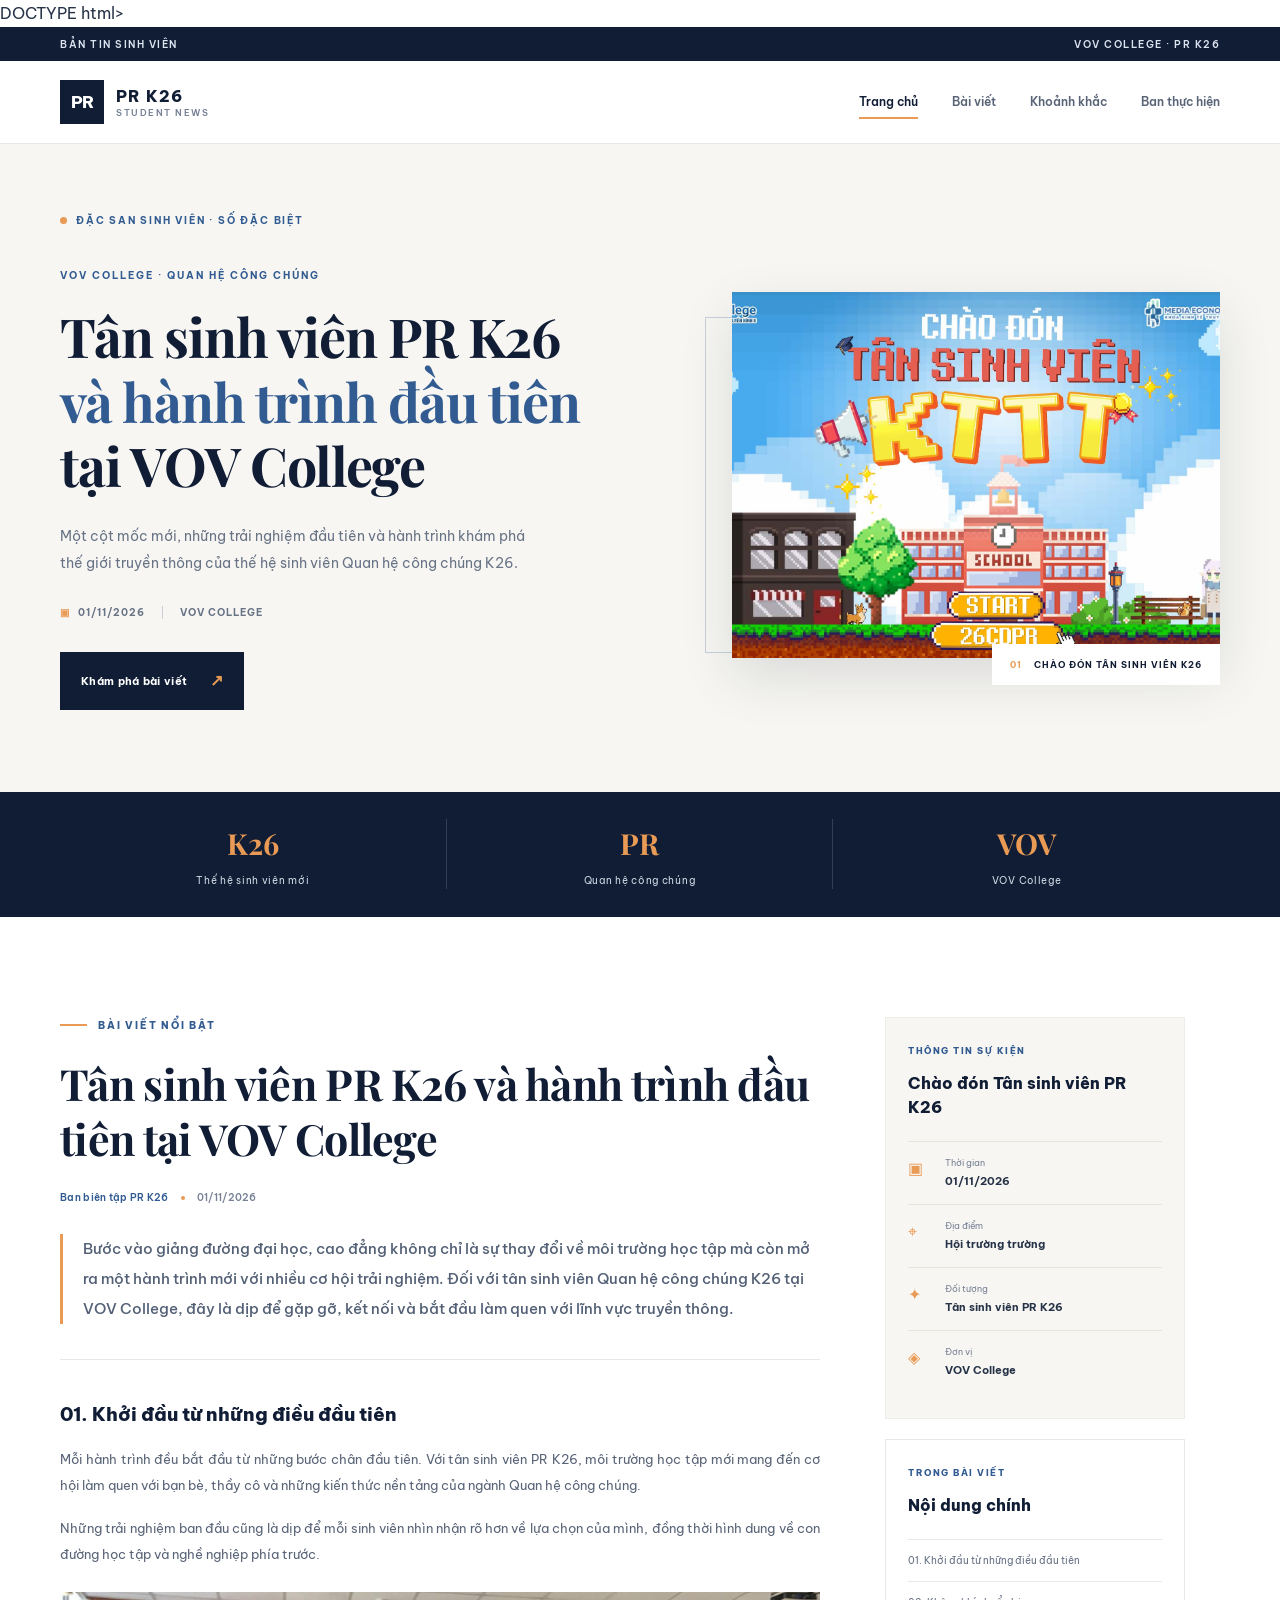
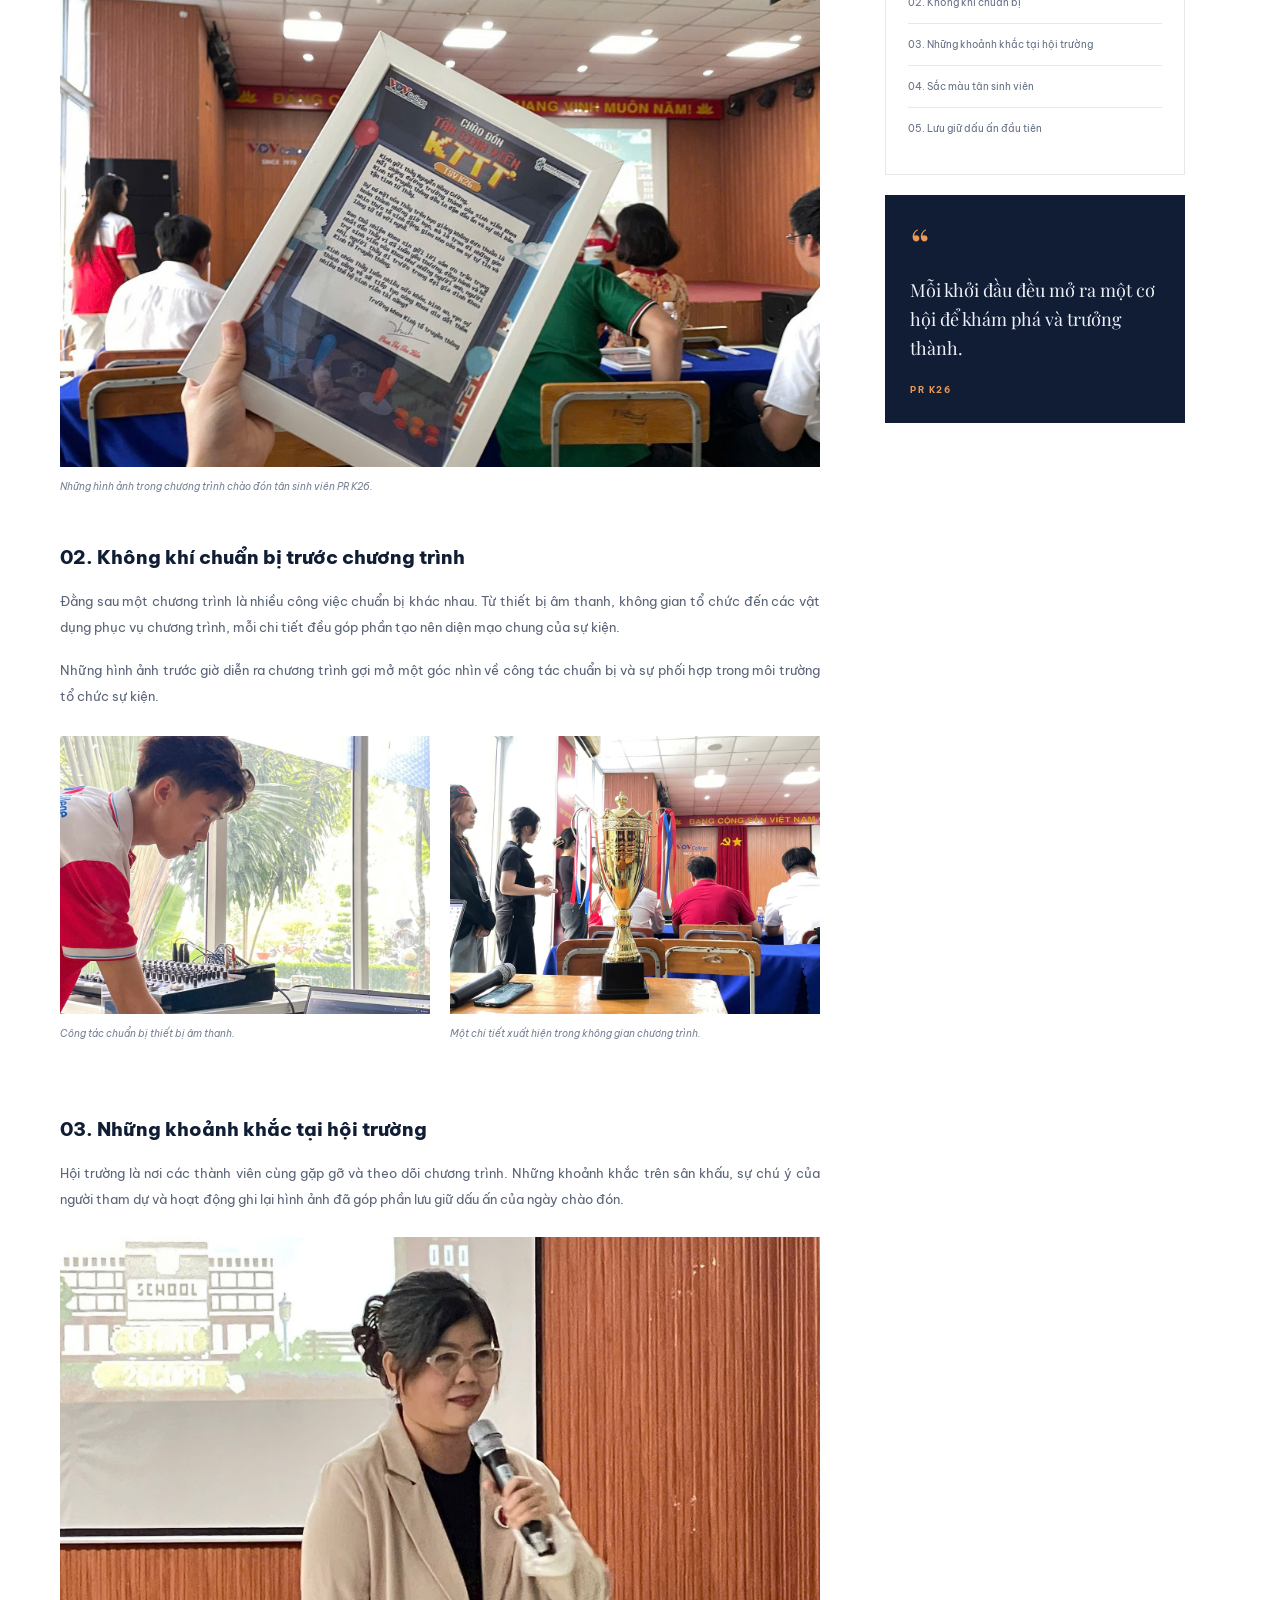
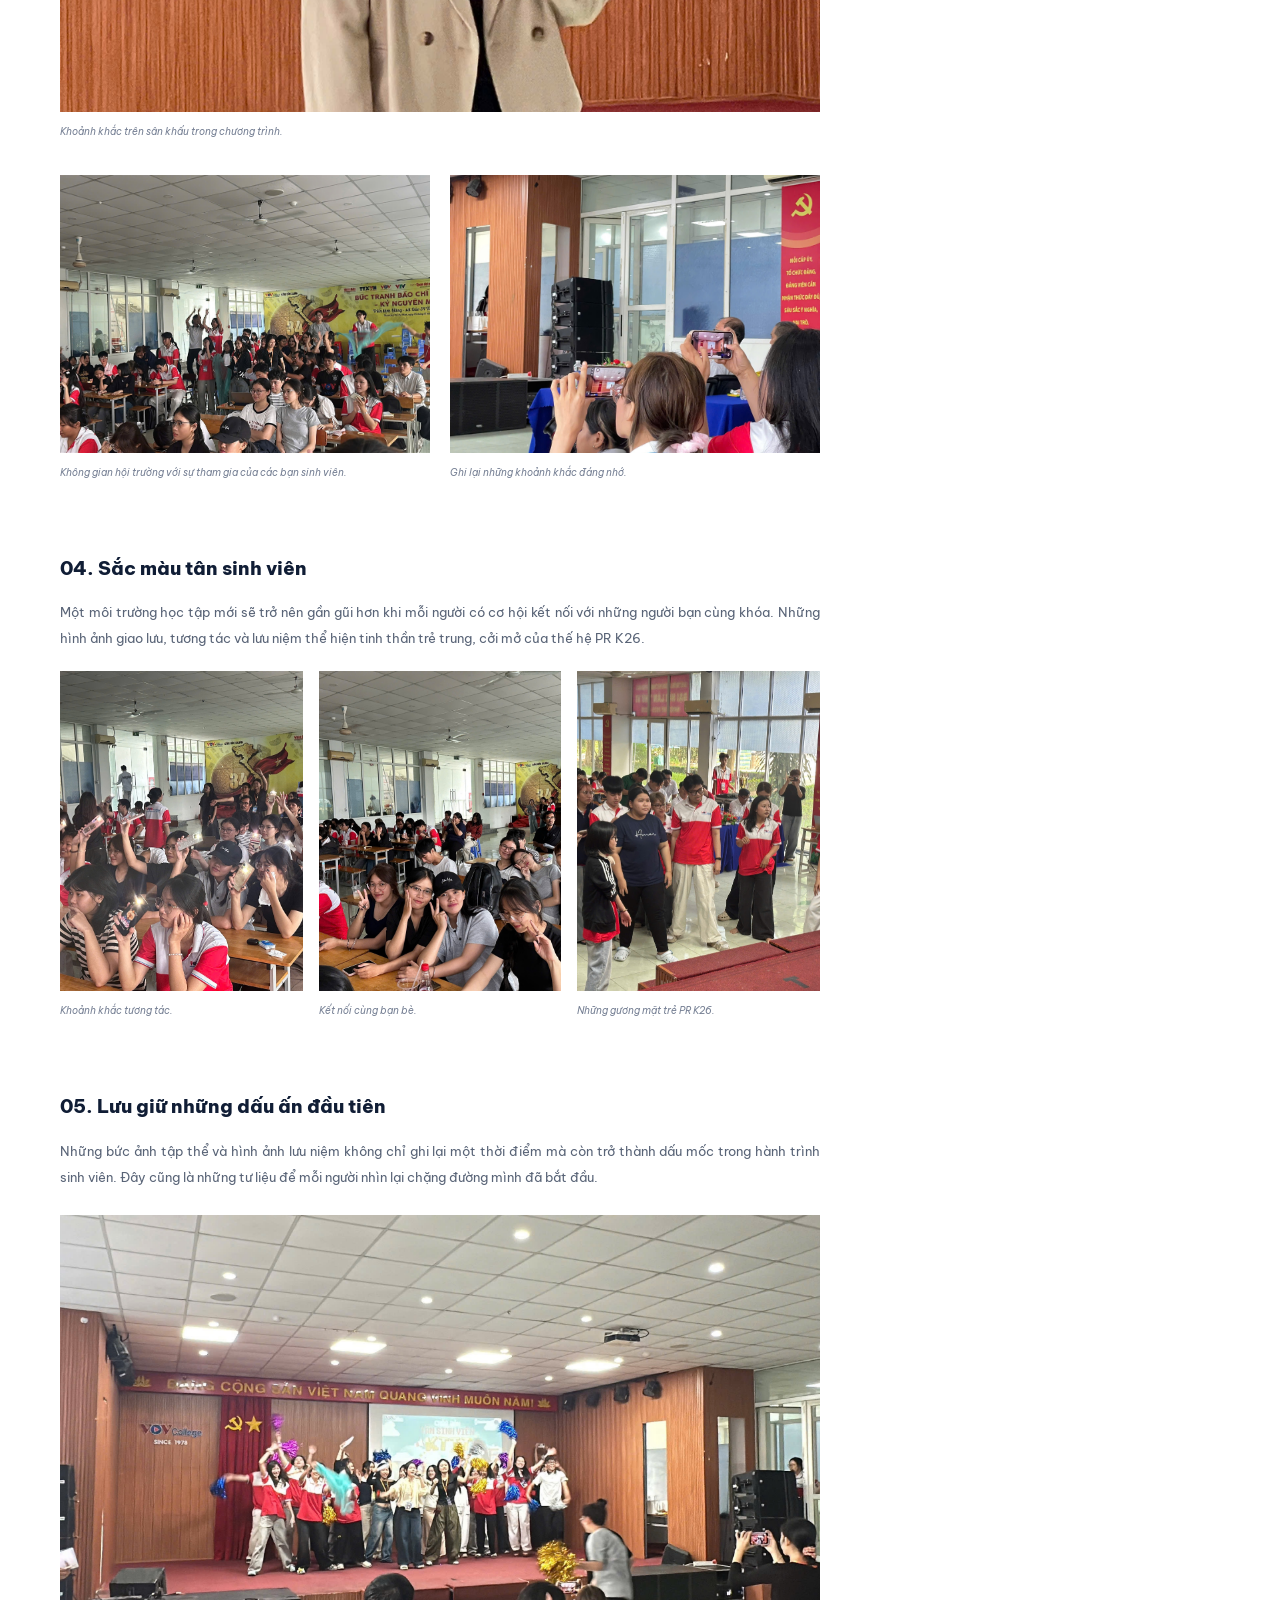
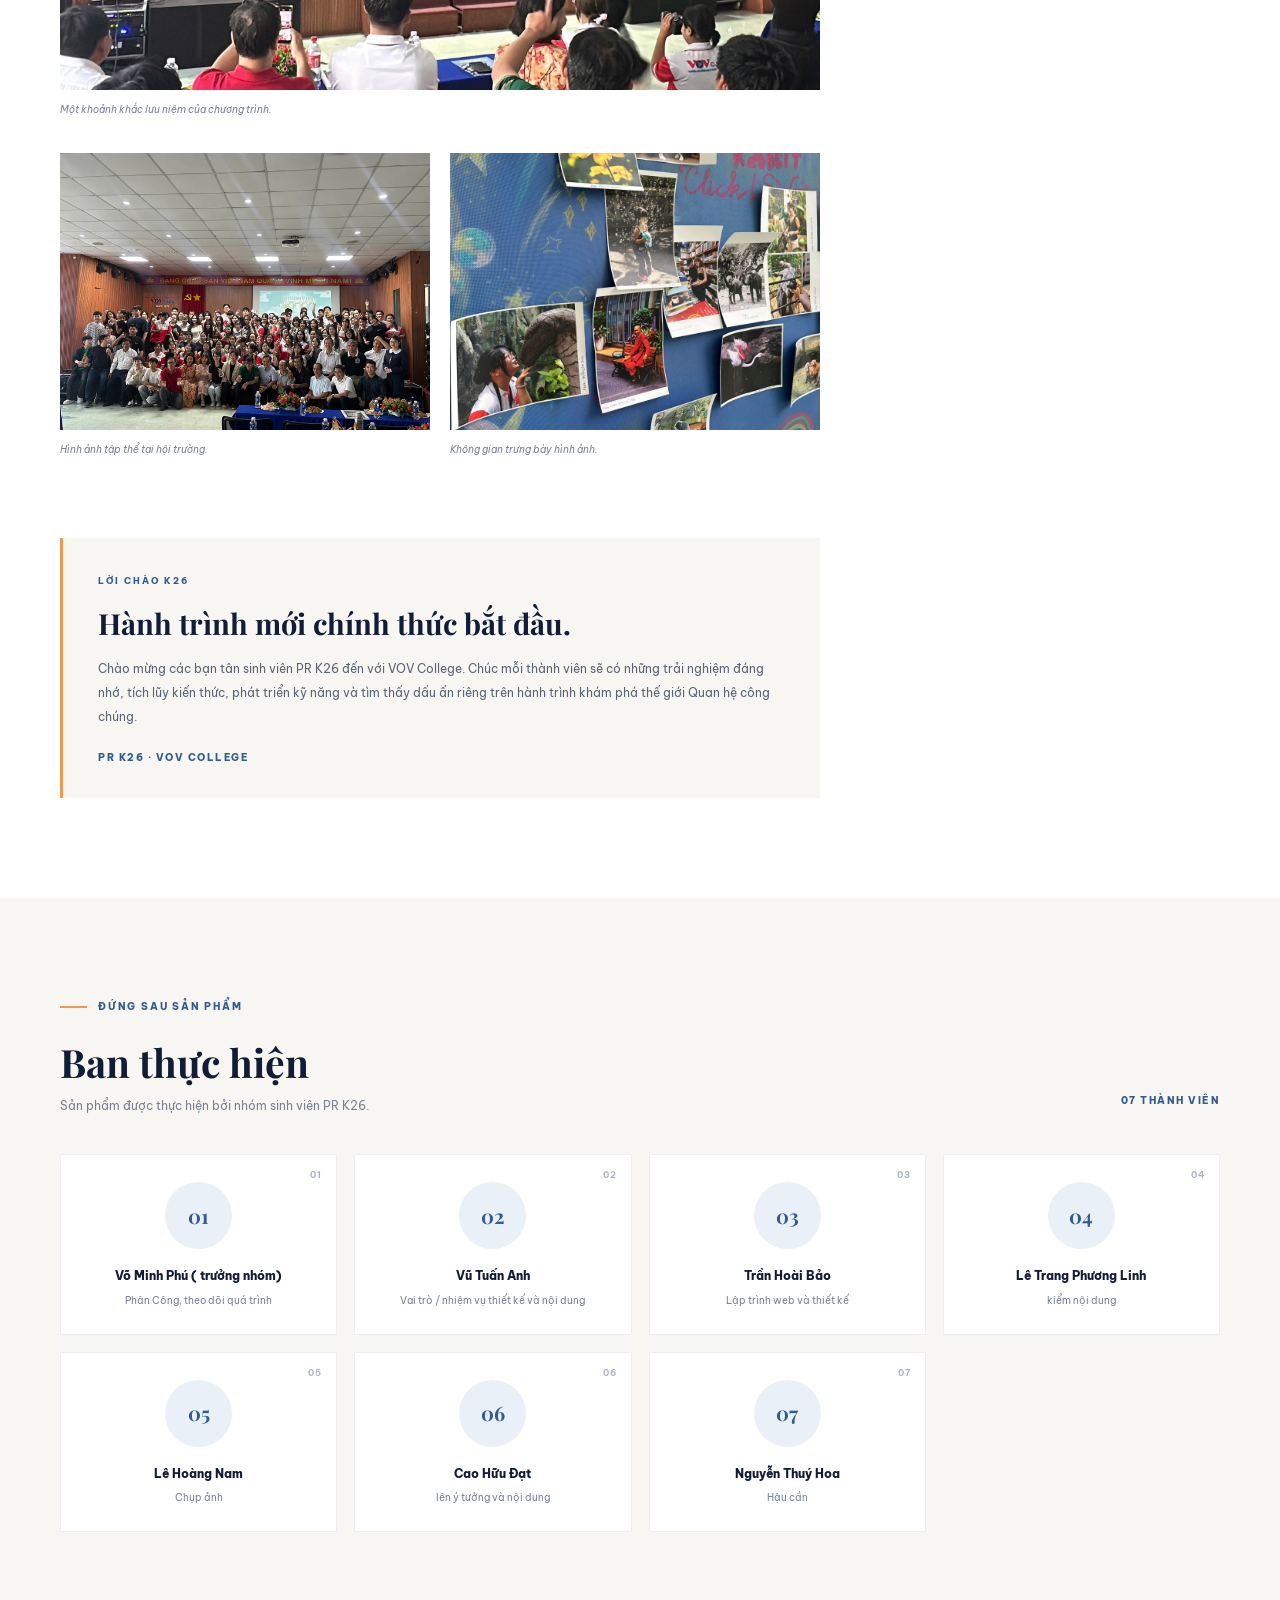
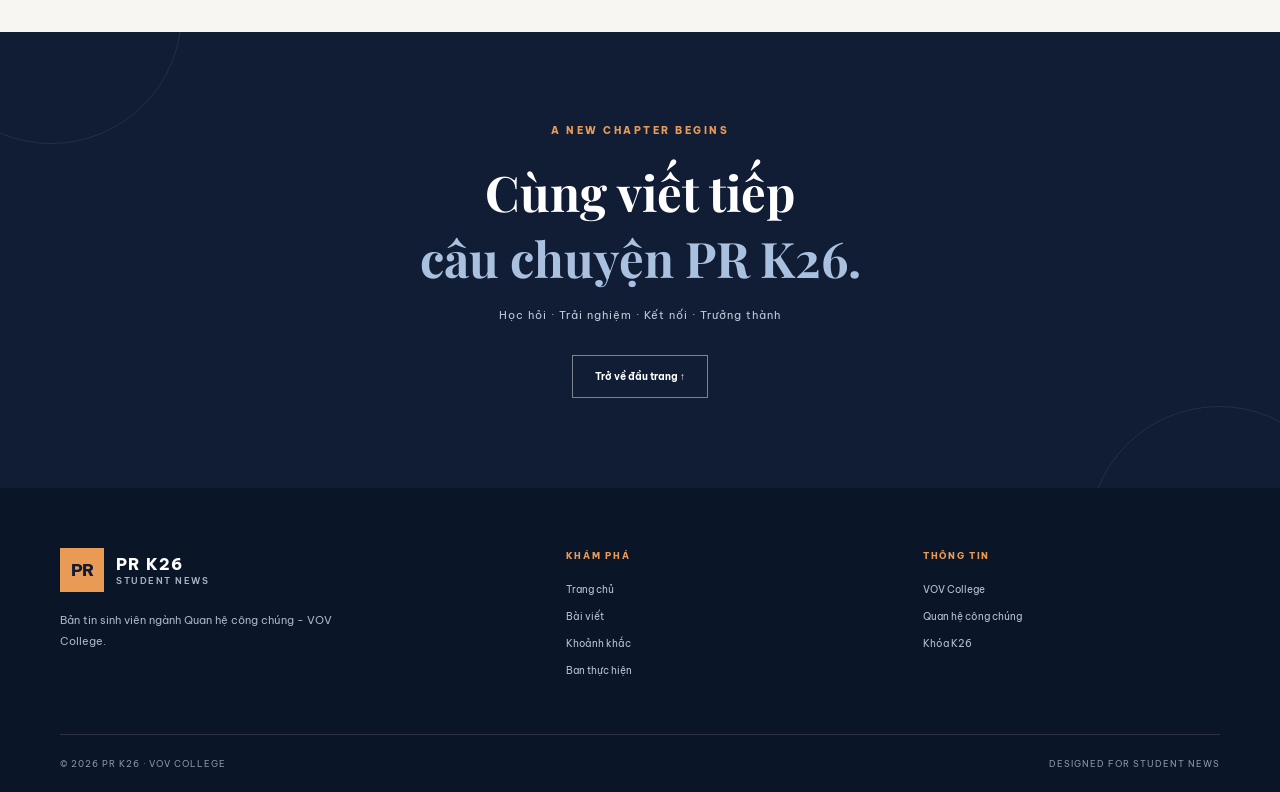
==== index.html @ 751907b2 "Update index.html" ====
DOCTYPE html>

<html lang="vi">

<head>

    <meta charset="UTF-8">

    <meta name="viewport" content="width=device-width, initial-scale=1.0">

    <meta name="description" content="Bản tin điện tử PR K26 - VOV College. Cùng nhìn lại những khoảnh khắc và dấu ấn trong hành trình đầu tiên của tân sinh viên ngành Quan hệ công chúng.">

    <meta name="theme-color" content="#101d35">

    <title>PR K26 | Bản tin sinh viên VOV College</title>

    <link rel="stylesheet" href="style.css">

    <link rel="preconnect" href="https://fonts.googleapis.com">

    <link rel="preconnect" href="https://fonts.gstatic.com" crossorigin>

    <link href="https://fonts.googleapis.com/css2?family=Be+Vietnam+Pro:wght@400;500;600;700;800&family=Playfair+Display:wght@600;700;800&display=swap" rel="stylesheet">

</head>

<body>

    <!-- THANH THÔNG TIN TRÊN CÙNG -->

    <div class="top-strip">

        <div class="container top-strip-inner">

            <span>BẢN TIN SINH VIÊN</span>

            <span>VOV COLLEGE · PR K26</span>

        </div>

    </div>

    <!-- HEADER -->

    <header class="site-header" id="top">

        <div class="container header-inner">

            <a href="#home" class="brand" aria-label="Về trang chủ">

                <span class="brand-mark">PR</span>

                <span class="brand-text">

                    <strong>PR K26</strong>

                    <small>STUDENT NEWS</small>

                </span>

            </a>

            <!-- NÚT MENU TRÊN ĐIỆN THOẠI -->

            <button

                class="menu-toggle"

                id="menuToggle"

                type="button"

                aria-label="Mở menu"

                aria-expanded="false"

                aria-controls="navLinks"

            >

                <span></span>

                <span></span>

                <span></span>

            </button>

            <!-- THANH ĐIỀU HƯỚNG -->

            <nav class="nav-links" id="navLinks" aria-label="Điều hướng chính">

                <a href="#home" class="nav-link active">Trang chủ</a>

                <a href="#article" class="nav-link">Bài viết</a>

                <a href="#moments" class="nav-link">Khoảnh khắc</a>

                <a href="#team" class="nav-link">Ban thực hiện</a>

            </nav>

        </div>

    </header>

    <main>

        <!-- HERO / TRANG CHỦ -->

        <section class="hero-section" id="home">

            <div class="container">

                <div class="hero-label">

                    <span class="label-dot"></span>

                    ĐẶC SAN SINH VIÊN · SỐ ĐẶC BIỆT

                </div>

                <div class="hero-grid">

                    <div class="hero-content">

                        <p class="hero-eyebrow">VOV COLLEGE · QUAN HỆ CÔNG CHÚNG</p>

                        <h1>

                            Tân sinh viên PR K26

                            <span>và hành trình đầu tiên</span>

                            tại VOV College

                        </h1>

                        <p class="hero-description">

                            Một cột mốc mới, những trải nghiệm đầu tiên và

                            hành trình khám phá thế giới truyền thông của

                            thế hệ sinh viên Quan hệ công chúng K26.

                        </p>

                        <div class="hero-meta">

                            <span>

                                <span class="meta-icon">▣</span>

                                01/11/2026

                            </span>

                            <span class="meta-divider"></span>

                            <span>VOV COLLEGE</span>

                        </div>

                        <a href="#article" class="primary-button">

                            Khám phá bài viết

                            <span>↗</span>

                        </a>

                    </div>

                    <div class="hero-image-wrap">

                        <div class="hero-image-frame">

                            <img

                                src="images/anh-13.jpg"

                                alt="Poster chào đón tân sinh viên K26"

                                class="hero-image"

                            >

                        </div>

                        <div class="hero-image-caption">

                            <span>01</span>

                            <span>CHÀO ĐÓN TÂN SINH VIÊN K26</span>

                        </div>

                    </div>

                </div>

            </div>

        </section>

        <!-- DẢI THÔNG TIN -->

        <section class="info-band">

            <div class="container info-band-inner">

                <div class="info-item">

                    <span class="info-number">K26</span>

                    <span class="info-text">Thế hệ sinh viên mới</span>

                </div>

                <div class="info-item">

                    <span class="info-number">PR</span>

                    <span class="info-text">Quan hệ công chúng</span>

                </div>

                <div class="info-item">

                    <span class="info-number">VOV</span>

                    <span class="info-text">VOV College</span>

                </div>

            </div>

        </section>

        <!-- NỘI DUNG BÀI VIẾT -->

        <section class="article-section section-padding" id="article">

            <div class="container article-layout">

                <article class="main-article">

                    <div class="section-kicker">

                        <span class="kicker-line"></span>

                        BÀI VIẾT NỔI BẬT

                    </div>

                    <h2 class="article-title">

                        Tân sinh viên PR K26 và hành trình đầu tiên tại VOV College

                    </h2>

                    <div class="article-byline">

                        <span>Ban biên tập PR K26</span>

                        <span class="byline-dot"></span>

                        <span>01/11/2026</span>

                    </div>

                    <p class="article-lead">

                        Bước vào giảng đường đại học, cao đẳng không chỉ là

                        sự thay đổi về môi trường học tập mà còn mở ra một

                        hành trình mới với nhiều cơ hội trải nghiệm. Đối với

                        tân sinh viên Quan hệ công chúng K26 tại VOV College,

                        đây là dịp để gặp gỡ, kết nối và bắt đầu làm quen

                        với lĩnh vực truyền thông.

                    </p>

                    <div class="article-divider"></div>

                    <!-- PHẦN 1 -->

                    <section class="article-block">

                        <h3>01. Khởi đầu từ những điều đầu tiên</h3>

                        <p>

                            Mỗi hành trình đều bắt đầu từ những bước chân

                            đầu tiên. Với tân sinh viên PR K26, môi trường

                            học tập mới mang đến cơ hội làm quen với bạn bè,

                            thầy cô và những kiến thức nền tảng của ngành

                            Quan hệ công chúng.

                        </p>

                        <p>

                            Những trải nghiệm ban đầu cũng là dịp để mỗi

                            sinh viên nhìn nhận rõ hơn về lựa chọn của mình,

                            đồng thời hình dung về con đường học tập và

                            nghề nghiệp phía trước.

                        </p>

                        <figure class="article-figure">

                            <img

                                src="images/anh-01.jpg"

                                alt="Hình ảnh giới thiệu chương trình"

                                loading="lazy"

                            >

                            <figcaption>

                                Những hình ảnh trong chương trình chào đón

                                tân sinh viên PR K26.

                            </figcaption>

                        </figure>

                    </section>

                    <!-- PHẦN 2 -->

                    <section class="article-block">

                        <h3>02. Không khí chuẩn bị trước chương trình</h3>

                        <p>

                            Đằng sau một chương trình là nhiều công việc

                            chuẩn bị khác nhau. Từ thiết bị âm thanh, không

                            gian tổ chức đến các vật dụng phục vụ chương

                            trình, mỗi chi tiết đều góp phần tạo nên diện

                            mạo chung của sự kiện.

                        </p>

                        <p>

                            Những hình ảnh trước giờ diễn ra chương trình

                            gợi mở một góc nhìn về công tác chuẩn bị và sự

                            phối hợp trong môi trường tổ chức sự kiện.

                        </p>

                        <div class="image-pair">

                            <figure class="article-figure">

                                <img

                                    src="images/anh-03.jpg"

                                    alt="Thiết bị âm thanh được chuẩn bị"

                                    loading="lazy"

                                >

                                <figcaption>

                                    Công tác chuẩn bị thiết bị âm thanh.

                                </figcaption>

                            </figure>

                            <figure class="article-figure">

                                <img

                                    src="images/anh-02.jpg"

                                    alt="Chiếc cúp được đặt trên bàn"

                                    loading="lazy"

                                >

                                <figcaption>

                                    Một chi tiết xuất hiện trong không gian

                                    chương trình.

                                </figcaption>

                            </figure>

                        </div>

                    </section>

                    <!-- PHẦN 3 -->

                    <section class="article-block">

                        <h3>03. Những khoảnh khắc tại hội trường</h3>

                        <p>

                            Hội trường là nơi các thành viên cùng gặp gỡ

                            và theo dõi chương trình. Những khoảnh khắc trên

                            sân khấu, sự chú ý của người tham dự và hoạt

                            động ghi lại hình ảnh đã góp phần lưu giữ dấu

                            ấn của ngày chào đón.

                        </p>

                        <figure class="article-figure">

                            <img

                                src="images/anh-05.jpg"

                                alt="Diễn giả phát biểu trên sân khấu"

                                loading="lazy"

                            >

                            <figcaption>

                                Khoảnh khắc trên sân khấu trong chương trình.

                            </figcaption>

                        </figure>

                        <div class="image-pair">

                            <figure class="article-figure">

                                <img

                                    src="images/anh-06.jpg"

                                    alt="Người tham dự tại hội trường"

                                    loading="lazy"

                                >

                                <figcaption>

                                    Không gian hội trường với sự tham gia

                                    của các bạn sinh viên.

                                </figcaption>

                            </figure>

                            <figure class="article-figure">

                                <img

                                    src="images/anh-04.jpg"

                                    alt="Sinh viên ghi lại hình ảnh chương trình"

                                    loading="lazy"

                                >

                                <figcaption>

                                    Ghi lại những khoảnh khắc đáng nhớ.

                                </figcaption>

                            </figure>

                        </div>

                    </section>

                    <!-- PHẦN 4 -->

                    <section class="article-block" id="moments">

                        <h3>04. Sắc màu tân sinh viên</h3>

                        <p>

                            Một môi trường học tập mới sẽ trở nên gần gũi

                            hơn khi mỗi người có cơ hội kết nối với những

                            người bạn cùng khóa. Những hình ảnh giao lưu,

                            tương tác và lưu niệm thể hiện tinh thần trẻ

                            trung, cởi mở của thế hệ PR K26.

                        </p>

                        <div class="image-triple">

                            <figure class="article-figure">

                                <img

                                    src="images/anh-07.jpg"

                                    alt="Sinh viên tương tác tại hội trường"

                                    loading="lazy"

                                >

                                <figcaption>

                                    Khoảnh khắc tương tác.

                                </figcaption>

                            </figure>

                            <figure class="article-figure">

                                <img

                                    src="images/anh-08.jpg"

                                    alt="Nhóm sinh viên chụp ảnh lưu niệm"

                                    loading="lazy"

                                >

                                <figcaption>

                                    Kết nối cùng bạn bè.

                                </figcaption>

                            </figure>

                            <figure class="article-figure">

                                <img

                                    src="images/anh-11.jpg"

                                    alt="Các bạn sinh viên cùng đứng giao lưu"

                                    loading="lazy"

                                >

                                <figcaption>

                                    Những gương mặt trẻ PR K26.

                                </figcaption>

                            </figure>

                        </div>

                    </section>

                    <!-- PHẦN 5 -->

                    <section class="article-block">

                        <h3>05. Lưu giữ những dấu ấn đầu tiên</h3>

                        <p>

                            Những bức ảnh tập thể và hình ảnh lưu niệm

                            không chỉ ghi lại một thời điểm mà còn trở

                            thành dấu mốc trong hành trình sinh viên.

                            Đây cũng là những tư liệu để mỗi người nhìn

                            lại chặng đường mình đã bắt đầu.

                        </p>

                        <figure class="article-figure">

                            <img

                                src="images/anh-10.jpg"

                                alt="Tập thể chụp ảnh trên sân khấu"

                                loading="lazy"

                            >

                            <figcaption>

                                Một khoảnh khắc lưu niệm của chương trình.

                            </figcaption>

                        </figure>

                        <div class="image-pair">

                            <figure class="article-figure">

                                <img

                                    src="images/anh-09.jpg"

                                    alt="Ảnh tập thể tại hội trường"

                                    loading="lazy"

                                >

                                <figcaption>

                                    Hình ảnh tập thể tại hội trường.

                                </figcaption>

                            </figure>

                            <figure class="article-figure">

                                <img

                                    src="images/anh-12.jpg"

                                    alt="Bảng trưng bày hình ảnh"

                                    loading="lazy"

                                >

                                <figcaption>

                                    Không gian trưng bày hình ảnh.

                                </figcaption>

                            </figure>

                        </div>

                    </section>

                    <!-- KẾT BÀI -->

                    <section class="article-ending">

                        <span class="ending-label">LỜI CHÀO K26</span>

                        <h3>Hành trình mới chính thức bắt đầu.</h3>

                        <p>

                            Chào mừng các bạn tân sinh viên PR K26 đến

                            với VOV College. Chúc mỗi thành viên sẽ có

                            những trải nghiệm đáng nhớ, tích lũy kiến

                            thức, phát triển kỹ năng và tìm thấy dấu ấn

                            riêng trên hành trình khám phá thế giới

                            Quan hệ công chúng.

                        </p>

                        <div class="ending-signature">

                            PR K26 · VOV COLLEGE

                        </div>

                    </section>

                </article>

                <!-- CỘT THÔNG TIN BÊN PHẢI -->

                <aside class="article-sidebar">

                    <div class="sidebar-card">

                        <span class="sidebar-label">THÔNG TIN SỰ KIỆN</span>

                        <h3>Chào đón Tân sinh viên PR K26</h3>

                        <div class="sidebar-info-row">

                            <span class="sidebar-icon">▣</span>

                            <div>

                                <small>Thời gian</small>

                                <strong>01/11/2026</strong>

                            </div>

                        </div>

                        <div class="sidebar-info-row">

                            <span class="sidebar-icon">⌖</span>

                            <div>

                                <small>Địa điểm</small>

                                <strong>Hội trường trường</strong>

                            </div>

                        </div>

                        <div class="sidebar-info-row">

                            <span class="sidebar-icon">✦</span>

                            <div>

                                <small>Đối tượng</small>

                                <strong>Tân sinh viên PR K26</strong>

                            </div>

                        </div>

                        <div class="sidebar-info-row">

                            <span class="sidebar-icon">◈</span>

                            <div>

                                <small>Đơn vị</small>

                                <strong>VOV College</strong>

                            </div>

                        </div>

                    </div>

                    <div class="sidebar-card toc-card">

                        <span class="sidebar-label">TRONG BÀI VIẾT</span>

                        <h3>Nội dung chính</h3>

                        <a href="#article" class="toc-link">

                            01. Khởi đầu từ những điều đầu tiên

                        </a>

                        <a href="#article" class="toc-link">

                            02. Không khí chuẩn bị

                        </a>

                        <a href="#article" class="toc-link">

                            03. Những khoảnh khắc tại hội trường

                        </a>

                        <a href="#moments" class="toc-link">

                            04. Sắc màu tân sinh viên

                        </a>

                        <a href="#moments" class="toc-link">

                            05. Lưu giữ dấu ấn đầu tiên

                        </a>

                    </div>

                    <div class="sidebar-quote">

                        <span class="quote-mark">“</span>

                        <p>

                            Mỗi khởi đầu đều mở ra một cơ hội

                            để khám phá và trưởng thành.

                        </p>

                        <span class="quote-credit">PR K26</span>

                    </div>

                </aside>

            </div>

        </section>

        <!-- KHU VỰC BAN THỰC HIỆN -->

        <section class="team-section section-padding" id="team">

            <div class="container">

                <div class="section-kicker">

                    <span class="kicker-line"></span>

                    ĐỨNG SAU SẢN PHẨM

                </div>

                <div class="team-heading">

                    <div>

                        <h2>Ban thực hiện</h2>

                        <p>

                            Sản phẩm được thực hiện bởi nhóm sinh viên

                            PR K26.

                        </p>

                    </div>

                    <span class="team-count">07 THÀNH VIÊN</span>

                </div>

                <div class="team-grid">

                    <div class="team-card">

                        <span class="team-number">01</span>

                        <div class="team-avatar">01</div>

                        <h3> Võ Minh Phú ( trưởng nhóm) </h3>

                        <p> Phân Công, theo dõi quá trình  </p>

                    </div>

                    <div class="team-card">

                        <span class="team-number">02</span>

                        <div class="team-avatar">02</div>

                        <h3> Vũ Tuấn Anh </h3>

                        <p>Vai trò / nhiệm vụ thiết kế và nội dung  </p>

                    </div>

                    <div class="team-card">

                        <span class="team-number">03</span>

                        <div class="team-avatar">03</div>

                        <h3>Trần Hoài Bảo </h3>

                        <p> Lập trình web và thiết kế </p>

                    </div>

                    <div class="team-card">

                        <span class="team-number">04</span>

                        <div class="team-avatar">04</div>

                        <h3> Lê Trang Phương Linh </h3>

                        <p> kiểm nội dung  </p>

                    </div>

                    <div class="team-card">

                        <span class="team-number">05</span>

                        <div class="team-avatar">05</div>

                        <h3> Lê Hoàng Nam </h3>

                        <p> Chụp ảnh </p>

                    </div>

                    <div class="team-card">

                        <span class="team-number">06</span>

                        <div class="team-avatar">06</div>

                        <h3> Cao Hữu Đạt </h3>

                        <p> lên ý tưởng và nội dung </p>

                    </div>

                    <div class="team-card">

                        <span class="team-number">07</span>

                        <div class="team-avatar">07</div>

                        <h3>Nguyễn Thuý Hoa</h3>

                        <p> Hậu cần </p>

                    </div>

                </div>

            </div>

        </section>

        <!-- LỜI KẾT -->

        <section class="closing-section">

            <div class="container closing-inner">

                <span class="closing-overline">A NEW CHAPTER BEGINS</span>

                <h2>

                    Cùng viết tiếp

                    <span>câu chuyện PR K26.</span>

                </h2>

                <p>

                    Học hỏi · Trải nghiệm · Kết nối · Trưởng thành

                </p>

                <a href="#top" class="closing-button">

                    Trở về đầu trang ↑

                </a>

            </div>

        </section>

    </main>

    <!-- FOOTER -->

    <footer class="site-footer">

        <div class="container footer-main">

            <div class="footer-brand">

                <div class="brand">

                    <span class="brand-mark">PR</span>

                    <span class="brand-text">

                        <strong>PR K26</strong>

                        <small>STUDENT NEWS</small>

                    </span>

                </div>

                <p>

                    Bản tin sinh viên ngành Quan hệ công chúng

                    - VOV College.

                </p>

            </div>

            <div class="footer-links">

                <span class="footer-heading">KHÁM PHÁ</span>

                <a href="#home">Trang chủ</a>

                <a href="#article">Bài viết</a>

                <a href="#moments">Khoảnh khắc</a>

                <a href="#team">Ban thực hiện</a>

            </div>

            <div class="footer-links">

                <span class="footer-heading">THÔNG TIN</span>

                <span>VOV College</span>

                <span>Quan hệ công chúng</span>

                <span>Khóa K26</span>

            </div>

        </div>

        <div class="container footer-bottom">

            <span>© 2026 PR K26 · VOV COLLEGE</span>

            <span>DESIGNED FOR STUDENT NEWS</span>

        </div>

    </footer>

    <!-- NÚT QUAY LÊN ĐẦU TRANG -->

    <button

        class="back-to-top"

        id="backToTop"

        type="button"

        aria-label="Quay lên đầu trang"

    >

        ↑

    </button>

    <script src="script.js"></script>

</body>

</html>
---- style.css ----
/* =========================================
1. THIẾT LẬP CƠ BẢN
========================================= */

:root {
--navy: #101d35;
--navy-light: #1b2d4b;
--blue: #315b91;
--blue-light: #eaf0f7;
--orange: #e99a55;
--cream: #f7f6f2;
--white: #ffffff;
--text: #263247;
--muted: #778195;
--border: #e6e8ec;

--font-body: "Be Vietnam Pro", sans-serif;
--font-heading: "Playfair Display", serif;

--container: 1160px;
}

* {
margin: 0;
padding: 0;
box-sizing: border-box;
}

html {
scroll-behavior: smooth;
scroll-padding-top: 100px;
}

body {
font-family: var(--font-body);
color: var(--text);
background: var(--white);
line-height: 1.7;
overflow-x: hidden;
}

img {
display: block;
width: 100%;
height: auto;
}

a {
color: inherit;
text-decoration: none;
}

button {
font: inherit;
}

.container {
width: min(var(--container), calc(100% - 48px));
margin: 0 auto;
}

.section-padding {
padding-top: 100px;
padding-bottom: 100px;
}


/* =========================================
2. THANH THÔNG TIN
========================================= */

.top-strip {
background: var(--navy);
color: #dce4f0;
font-size: 10px;
letter-spacing: 1.5px;
font-weight: 600;
}

.top-strip-inner {
min-height: 34px;
display: flex;
align-items: center;
justify-content: space-between;
}


/* =========================================
3. HEADER VÀ THANH ĐIỀU HƯỚNG
========================================= */

.site-header {
position: sticky;
top: 0;
z-index: 1000;
background: rgba(255, 255, 255, 0.96);
backdrop-filter: blur(12px);
border-bottom: 1px solid var(--border);
}

.header-inner {
min-height: 82px;
display: flex;
align-items: center;
justify-content: space-between;
position: relative;
}

.brand {
display: inline-flex;
align-items: center;
gap: 12px;
}

.brand-mark {
width: 44px;
height: 44px;
display: flex;
align-items: center;
justify-content: center;
background: var(--navy);
color: var(--white);
font-size: 17px;
font-weight: 800;
letter-spacing: -1px;
}

.brand-text {
display: flex;
flex-direction: column;
line-height: 1.3;
}

.brand-text strong {
color: var(--navy);
font-size: 16px;
font-weight: 800;
letter-spacing: 1px;
}

.brand-text small {
color: var(--muted);
font-size: 9px;
letter-spacing: 1.5px;
font-weight: 600;
}

.nav-links {
display: flex;
align-items: center;
gap: 34px;
}

.nav-link {
position: relative;
color: #596477;
font-size: 12px;
font-weight: 600;
transition: color 0.25s ease;
padding: 10px 0;
}

.nav-link::after {
content: "";
position: absolute;
left: 0;
bottom: 3px;
width: 0;
height: 2px;
background: var(--orange);
transition: width 0.25s ease;
}

.nav-link:hover,
.nav-link.active {
color: var(--navy);
}

.nav-link:hover::after,
.nav-link.active::after {
width: 100%;
}

/* Nút menu điện thoại */

.menu-toggle {
display: none;
width: 42px;
height: 42px;
border: 1px solid var(--border);
background: var(--white);
cursor: pointer;
align-items: center;
justify-content: center;
flex-direction: column;
gap: 5px;
border-radius: 4px;
z-index: 1002;
}

.menu-toggle span {
display: block;
width: 19px;
height: 2px;
background: var(--navy);
transition: transform 0.25s ease, opacity 0.25s ease;
}

.menu-toggle.is-open span:first-child {
transform: translateY(7px) rotate(45deg);
}

.menu-toggle.is-open span:nth-child(2) {
opacity: 0;
}

.menu-toggle.is-open span:last-child {
transform: translateY(-7px) rotate(-45deg);
}


/* =========================================
4. HERO SECTION
========================================= */

.hero-section {
background: var(--cream);
padding: 68px 0 82px;
overflow: hidden;
}

.hero-label {
display: inline-flex;
align-items: center;
gap: 9px;
color: var(--blue);
font-size: 10px;
font-weight: 700;
letter-spacing: 1.8px;
margin-bottom: 38px;
}

.label-dot {
width: 7px;
height: 7px;
background: var(--orange);
border-radius: 50%;
}

.hero-grid {
display: grid;
grid-template-columns: 1.05fr 0.95fr;
gap: 75px;
align-items: center;
}

.hero-content {
max-width: 570px;
}

.hero-eyebrow {
color: var(--blue);
font-size: 10px;
font-weight: 700;
letter-spacing: 2px;
margin-bottom: 20px;
}

.hero-content h1 {
color: var(--navy);
font-family: var(--font-heading);
font-size: clamp(36px, 4.2vw, 58px);
font-weight: 700;
line-height: 1.2;
letter-spacing: -1.2px;
margin-bottom: 25px;
}

.hero-content h1 span {
display: block;
color: var(--blue);
}

.hero-description {
max-width: 490px;
color: #687386;
font-size: 14px;
line-height: 1.95;
margin-bottom: 27px;
}

.hero-meta {
display: flex;
align-items: center;
gap: 17px;
color: #687386;
font-size: 10px;
font-weight: 700;
letter-spacing: 1px;
margin-bottom: 31px;
}

.meta-icon {
color: var(--orange);
margin-right: 5px;
}

.meta-divider {
width: 1px;
height: 13px;
background: #cbd0d8;
}

.primary-button {
display: inline-flex;
align-items: center;
gap: 23px;
background: var(--navy);
color: var(--white);
padding: 15px 21px;
font-size: 11px;
font-weight: 700;
letter-spacing: 0.3px;
transition: background 0.25s ease, transform 0.25s ease;
}

.primary-button:hover {
background: var(--blue);
transform: translateY(-3px);
}

.primary-button span {
color: var(--orange);
font-size: 16px;
}

.hero-image-wrap {
position: relative;
padding: 0 0 27px 27px;
}

.hero-image-wrap::before {
content: "";
position: absolute;
top: 25px;
left: 0;
width: 80%;
height: 85%;
border: 1px solid #c6d0dd;
}

.hero-image-frame {
position: relative;
z-index: 1;
background: #e3e7ed;
overflow: hidden;
box-shadow: 0 20px 50px rgba(16, 29, 53, 0.12);
}

.hero-image {
width: 100%;
aspect-ratio: 4 / 3;
object-fit: cover;
transition: transform 0.6s ease;
}

.hero-image-frame:hover .hero-image {
transform: scale(1.035);
}

.hero-image-caption {
position: absolute;
right: 0;
bottom: 0;
z-index: 2;
display: flex;
align-items: center;
gap: 12px;
background: var(--white);
padding: 13px 18px;
color: var(--navy);
font-size: 9px;
font-weight: 700;
letter-spacing: 1px;
}

.hero-image-caption span:first-child {
color: var(--orange);
}


/* =========================================
5. DẢI THÔNG TIN
========================================= */

.info-band {
background: var(--navy);
color: var(--white);
}

.info-band-inner {
min-height: 125px;
display: grid;
grid-template-columns: repeat(3, 1fr);
align-items: center;
}

.info-item {
display: flex;
flex-direction: column;
align-items: center;
gap: 3px;
border-right: 1px solid rgba(255, 255, 255, 0.15);
}

.info-item:last-child {
border-right: none;
}

.info-number {
color: var(--orange);
font-family: var(--font-heading);
font-size: 29px;
font-weight: 700;
}

.info-text {
color: #d1d9e5;
font-size: 10px;
letter-spacing: 0.7px;
}


/* =========================================
6. TIÊU ĐỀ SECTION
========================================= */

.section-kicker {
display: flex;
align-items: center;
gap: 11px;
color: var(--blue);
font-size: 10px;
font-weight: 800;
letter-spacing: 1.8px;
margin-bottom: 22px;
}

.kicker-line {
width: 27px;
height: 2px;
background: var(--orange);
}


/* =========================================
7. BỐ CỤC BÀI VIẾT
========================================= */

.article-section {
background: var(--white);
}

.article-layout {
display: grid;
grid-template-columns: minmax(0, 760px) 300px;
gap: 65px;
align-items: start;
}

.main-article {
min-width: 0;
}

.article-title {
max-width: 750px;
color: var(--navy);
font-family: var(--font-heading);
font-size: clamp(31px, 3.4vw, 43px);
line-height: 1.3;
letter-spacing: -0.7px;
margin-bottom: 22px;
}

.article-byline {
display: flex;
align-items: center;
gap: 12px;
color: var(--muted);
font-size: 10px;
font-weight: 600;
letter-spacing: 0.3px;
margin-bottom: 28px;
}

.article-byline span:first-child {
color: var(--blue);
}

.byline-dot {
width: 4px;
height: 4px;
background: var(--orange);
border-radius: 50%;
}

.article-lead {
color: #536075;
font-size: 15px;
line-height: 2;
font-weight: 500;
padding-left: 20px;
border-left: 3px solid var(--orange);
margin-bottom: 35px;
}

.article-divider {
height: 1px;
background: var(--border);
margin-bottom: 40px;
}

.article-block {
margin-bottom: 48px;
}

.article-block h3 {
color: var(--navy);
font-size: 19px;
font-weight: 800;
line-height: 1.5;
margin-bottom: 17px;
}

.article-block p {
color: #596477;
font-size: 13px;
line-height: 2;
margin-bottom: 17px;
text-align: justify;
}

.article-figure {
margin-top: 25px;
margin-bottom: 25px;
overflow: hidden;
}

.article-figure img {
width: 100%;
max-height: 500px;
aspect-ratio: 16 / 10;
object-fit: cover;
background: #edf0f3;
transition: transform 0.5s ease;
}

.article-figure:hover img {
transform: scale(1.025);
}

.article-figure figcaption {
color: var(--muted);
font-size: 10px;
line-height: 1.7;
padding: 11px 0 0;
font-style: italic;
}

.image-pair {
display: grid;
grid-template-columns: repeat(2, minmax(0, 1fr));
gap: 20px;
margin-top: 15px;
}

.image-pair .article-figure {
margin-top: 10px;
}

.image-pair .article-figure img {
aspect-ratio: 4 / 3;
}

.image-triple {
display: grid;
grid-template-columns: repeat(3, minmax(0, 1fr));
gap: 16px;
margin-top: 20px;
}

.image-triple .article-figure {
margin-top: 0;
}

.image-triple .article-figure img {
aspect-ratio: 3 / 4;
max-height: 320px;
}


/* =========================================
8. KẾT THÚC BÀI VIẾT
========================================= */

.article-ending {
position: relative;
background: var(--cream);
padding: 35px 35px 32px;
margin-top: 55px;
border-left: 3px solid var(--orange);
}

.ending-label {
color: var(--blue);
font-size: 9px;
font-weight: 800;
letter-spacing: 2px;
}

.article-ending h3 {
color: var(--navy);
font-family: var(--font-heading);
font-size: 29px;
line-height: 1.4;
margin: 14px 0;
}

.article-ending p {
color: #596477;
font-size: 12px;
line-height: 2;
}

.ending-signature {
color: var(--blue);
font-size: 10px;
font-weight: 800;
letter-spacing: 1.5px;
margin-top: 20px;
}


/* =========================================
9. SIDEBAR
========================================= */

.article-sidebar {
position: sticky;
top: 110px;
display: flex;
flex-direction: column;
gap: 20px;
}

.sidebar-card {
padding: 25px 22px;
background: var(--cream);
border: 1px solid #eeede8;
}

.sidebar-label {
display: block;
color: var(--blue);
font-size: 9px;
font-weight: 800;
letter-spacing: 1.5px;
margin-bottom: 13px;
}

.sidebar-card h3 {
color: var(--navy);
font-size: 16px;
font-weight: 800;
line-height: 1.5;
margin-bottom: 22px;
}

.sidebar-info-row {
display: flex;
align-items: flex-start;
gap: 12px;
padding: 13px 0;
border-top: 1px solid #e6e4dc;
}

.sidebar-icon {
width: 25px;
color: var(--orange);
font-size: 16px;
}

.sidebar-info-row div {
display: flex;
flex-direction: column;
}

.sidebar-info-row small {
color: var(--muted);
font-size: 9px;
margin-bottom: 2px;
}

.sidebar-info-row strong {
color: var(--text);
font-size: 11px;
font-weight: 700;
}

.toc-card {
background: var(--white);
border-color: var(--border);
}

.toc-link {
display: block;
padding: 12px 0;
border-top: 1px solid var(--border);
color: #657084;
font-size: 10px;
line-height: 1.7;
transition: color 0.2s ease;
}

.toc-link:hover {
color: var(--blue);
}

.sidebar-quote {
background: var(--navy);
color: var(--white);
padding: 25px;
}

.quote-mark {
display: block;
color: var(--orange);
font-family: var(--font-heading);
font-size: 48px;
line-height: 1;
}

.sidebar-quote p {
color: #edf1f7;
font-family: var(--font-heading);
font-size: 18px;
line-height: 1.6;
margin: 8px 0 20px;
}

.quote-credit {
color: var(--orange);
font-size: 9px;
font-weight: 700;
letter-spacing: 1.5px;
}


/* =========================================
10. BAN THỰC HIỆN
========================================= */

.team-section {
background: var(--cream);
}

.team-heading {
display: flex;
align-items: flex-end;
justify-content: space-between;
gap: 20px;
margin-bottom: 38px;
}

.team-heading h2 {
color: var(--navy);
font-family: var(--font-heading);
font-size: 39px;
line-height: 1.3;
margin-bottom: 8px;
}

.team-heading p {
color: var(--muted);
font-size: 12px;
}

.team-count {
color: var(--blue);
font-size: 10px;
font-weight: 800;
letter-spacing: 1.5px;
padding-bottom: 7px;
}

.team-grid {
display: grid;
grid-template-columns: repeat(4, minmax(0, 1fr));
gap: 17px;
}

.team-card {
position: relative;
background: var(--white);
padding: 27px 15px 25px;
text-align: center;
border: 1px solid #eceef1;
transition: transform 0.25s ease, box-shadow 0.25s ease;
}

.team-card:hover {
transform: translateY(-5px);
box-shadow: 0 12px 30px rgba(16, 29, 53, 0.07);
}

.team-number {
position: absolute;
top: 12px;
right: 14px;
color: #aab3c0;
font-size: 9px;
font-weight: 700;
letter-spacing: 1px;
}

.team-avatar {
width: 67px;
height: 67px;
display: flex;
align-items: center;
justify-content: center;
margin: 0 auto 17px;
border-radius: 50%;
background: var(--blue-light);
color: var(--blue);
font-family: var(--font-heading);
font-size: 20px;
font-weight: 700;
}

.team-card h3 {
color: var(--navy);
font-size: 12px;
font-weight: 800;
margin-bottom: 5px;
}

.team-card p {
color: var(--muted);
font-size: 10px;
}


/* =========================================
11. CLOSING SECTION
========================================= */

.closing-section {
background: var(--navy);
padding: 90px 0;
text-align: center;
overflow: hidden;
position: relative;
}

.closing-section::before,
.closing-section::after {
content: "";
position: absolute;
width: 260px;
height: 260px;
border: 1px solid rgba(255, 255, 255, 0.08);
border-radius: 50%;
}

.closing-section::before {
top: -150px;
left: -80px;
}

.closing-section::after {
bottom: -180px;
right: -70px;
}

.closing-inner {
position: relative;
z-index: 1;
}

.closing-overline {
color: var(--orange);
font-size: 10px;
font-weight: 800;
letter-spacing: 2.5px;
}

.closing-inner h2 {
color: var(--white);
font-family: var(--font-heading);
font-size: clamp(34px, 4vw, 49px);
line-height: 1.35;
margin: 20px 0 15px;
}

.closing-inner h2 span {
display: block;
color: #a9c0df;
}

.closing-inner p {
color: #c1ccdc;
font-size: 11px;
letter-spacing: 1px;
margin-bottom: 30px;
}

.closing-button {
display: inline-block;
border: 1px solid rgba(255, 255, 255, 0.45);
color: var(--white);
padding: 12px 22px;
font-size: 10px;
font-weight: 700;
transition: background 0.25s ease, border-color 0.25s ease;
}

.closing-button:hover {
background: var(--blue);
border-color: var(--blue);
}


/* =========================================
12. FOOTER
========================================= */

.site-footer {
background: #0b1528;
color: var(--white);
}

.footer-main {
display: grid;
grid-template-columns: 1.5fr 1fr 1fr;
gap: 60px;
padding-top: 60px;
padding-bottom: 55px;
}

.footer-brand .brand-mark {
background: var(--orange);
color: var(--navy);
}

.footer-brand .brand-text strong {
color: var(--white);
}

.footer-brand .brand-text small {
color: #aab5c5;
}

.footer-brand p {
max-width: 280px;
color: #aab5c5;
font-size: 11px;
line-height: 1.9;
margin-top: 18px;
}

.footer-links {
display: flex;
flex-direction: column;
align-items: flex-start;
gap: 10px;
}

.footer-heading {
color: var(--orange);
font-size: 9px;
font-weight: 800;
letter-spacing: 1.7px;
margin-bottom: 8px;
}

.footer-links a,
.footer-links span:not(.footer-heading) {
color: #b9c3d1;
font-size: 10px;
transition: color 0.2s ease;
}

.footer-links a:hover {
color: var(--orange);
}

.footer-bottom {
min-height: 58px;
display: flex;
justify-content: space-between;
align-items: center;
border-top: 1px solid rgba(255, 255, 255, 0.12);
color: #8996aa;
font-size: 9px;
letter-spacing: 1px;
}


/* =========================================
13. NÚT QUAY LÊN ĐẦU TRANG
========================================= */

.back-to-top {
position: fixed;
right: 25px;
bottom: 25px;
z-index: 900;
width: 43px;
height: 43px;
border: none;
border-radius: 50%;
background: var(--orange);
color: var(--navy);
font-size: 20px;
font-weight: 700;
cursor: pointer;
opacity: 0;
visibility: hidden;
transform: translateY(10px);
transition: all 0.25s ease;
box-shadow: 0 5px 18px rgba(16, 29, 53, 0.15);
}

.back-to-top.visible {
opacity: 1;
visibility: visible;
transform: translateY(0);
}

.back-to-top:hover {
background: var(--navy);
color: var(--white);
}


/* =========================================
14. HIỆU ỨNG XUẤT HIỆN
========================================= */

@media (prefers-reduced-motion: no-preference) {
.hero-content,
.hero-image-wrap {
animation: fadeUp 0.8s ease both;
}

.hero-image-wrap {
animation-delay: 0.15s;
}

@keyframes fadeUp {
from {
opacity: 0;
transform: translateY(18px);
}

to {
opacity: 1;
transform: translateY(0);
}
}
}


/* =========================================
15. TABLET
========================================= */

@media (max-width: 1000px) {

.hero-grid {
gap: 40px;
}

.article-layout {
grid-template-columns: minmax(0, 1fr) 260px;
gap: 35px;
}

.team-grid {
grid-template-columns: repeat(3, minmax(0, 1fr));
}

.footer-main {
gap: 35px;
}
}


/* =========================================
16. ĐIỆN THOẠI VÀ MENU HAMBURGER
========================================= */

@media (max-width: 800px) {

.container {
width: min(100% - 36px, var(--container));
}

.section-padding {
padding-top: 70px;
padding-bottom: 70px;
}

.header-inner {
min-height: 70px;
}

.menu-toggle {
display: flex;
}

.nav-links {
display: none;
position: absolute;
top: 70px;
left: -18px;
right: -18px;
flex-direction: column;
align-items: stretch;
gap: 0;
padding: 10px 18px 18px;
background: var(--white);
border-bottom: 1px solid var(--border);
box-shadow: 0 15px 25px rgba(16, 29, 53, 0.08);
}

.nav-links.open {
display: flex;
}

.nav-link {
padding: 13px 5px;
border-bottom: 1px solid var(--border);
}

.nav-link:last-child {
border-bottom: none;
}

.nav-link::after {
display: none;
}

.hero-section {
padding: 48px 0 60px;
}

.hero-label {
margin-bottom: 27px;
}

.hero-grid {
grid-template-columns: 1fr;
gap: 38px;
}

.hero-content {
max-width: 100%;
}

.hero-content h1 {
font-size: clamp(35px, 8vw, 49px);
}

.hero-description {
font-size: 13px;
}

.hero-image-wrap {
max-width: 620px;
margin: 0 auto;
}

.info-band-inner {
min-height: 105px;
}

.info-number {
font-size: 24px;
}

.info-text {
font-size: 9px;
text-align: center;
}

.article-layout {
grid-template-columns: 1fr;
gap: 45px;
}

.article-sidebar {
position: static;
display: grid;
grid-template-columns: repeat(2, minmax(0, 1fr));
align-items: start;
}

.sidebar-quote {
grid-column: 1 / -1;
}

.article-title {
font-size: 36px;
}

.team-heading h2 {
font-size: 34px;
}

.footer-main {
grid-template-columns: 1.2fr 1fr 1fr;
gap: 25px;
}
}


/* =========================================
17. ĐIỆN THOẠI NHỎ
========================================= */

@media (max-width: 560px) {

.container {
width: calc(100% - 32px);
}

.top-strip {
font-size: 8px;
letter-spacing: 1px;
}

.top-strip-inner {
min-height: 30px;
}

.brand-mark {
width: 40px;
height: 40px;
}

.hero-section {
padding-top: 38px;
}

.hero-label {
font-size: 8px;
letter-spacing: 1.2px;
}

.hero-content h1 {
font-size: 35px;
}

.hero-description {
font-size: 12px;
}

.hero-meta {
flex-wrap: wrap;
gap: 10px;
font-size: 9px;
}

.hero-image-wrap {
padding-left: 13px;
padding-bottom: 20px;
}

.hero-image-caption {
padding: 10px 12px;
font-size: 8px;
}

.info-band-inner {
min-height: 95px;
}

.info-number {
font-size: 20px;
}

.info-text {
font-size: 8px;
line-height: 1.5;
}

.section-padding {
padding-top: 55px;
padding-bottom: 55px;
}

.article-title {
font-size: 30px;
}

.article-lead {
font-size: 13px;
padding-left: 14px;
}

.article-block h3 {
font-size: 17px;
}

.article-block p {
font-size: 12px;
text-align: left;
}

.image-pair {
gap: 12px;
}

.image-pair .article-figure img {
aspect-ratio: 1 / 1;
}

.image-triple {
grid-template-columns: repeat(2, minmax(0, 1fr));
gap: 12px;
}

.image-triple .article-figure:last-child {
grid-column: 1 / -1;
}

.image-triple .article-figure:last-child img {
aspect-ratio: 16 / 9;
}

.article-ending {
padding: 25px 20px;
}

.article-ending h3 {
font-size: 25px;
}

.article-sidebar {
grid-template-columns: 1fr;
}

.sidebar-quote {
grid-column: auto;
}

.team-heading {
align-items: flex-start;
flex-direction: column;
gap: 10px;
}

.team-heading h2 {
font-size: 31px;
}

.team-grid {
grid-template-columns: repeat(2, minmax(0, 1fr));
gap: 12px;
}

.team-card {
padding: 25px 10px 20px;
}

.team-avatar {
width: 58px;
height: 58px;
}

.closing-section {
padding: 70px 0;
}

.closing-inner h2 {
font-size: 34px;
}

.closing-inner p {
font-size: 9px;
line-height: 1.8;
}

.footer-main {
grid-template-columns: 1fr 1fr;
gap: 35px 20px;
padding-top: 45px;
padding-bottom: 40px;
}

.footer-brand {
grid-column: 1 / -1;
}

.footer-bottom {
min-height: 65px;
align-items: flex-start;
justify-content: center;
flex-direction: column;
gap: 5px;
font-size: 8px;
}

.back-to-top {
width: 39px;
height: 39px;
right: 15px;
bottom: 15px;
}
}


/* =========================================
18. MÀN HÌNH RẤT NHỎ
========================================= */

@media (max-width: 360px) {

.hero-content h1 {
font-size: 31px;
}

.article-title {
font-size: 27px;
}

.image-pair {
grid-template-columns: 1fr;
}

.image-triple {
grid-template-columns: 1fr;
}

.image-triple .article-figure:last-child {
grid-column: auto;
}

.team-grid {
grid-template-columns: 1fr 1fr;
}
}
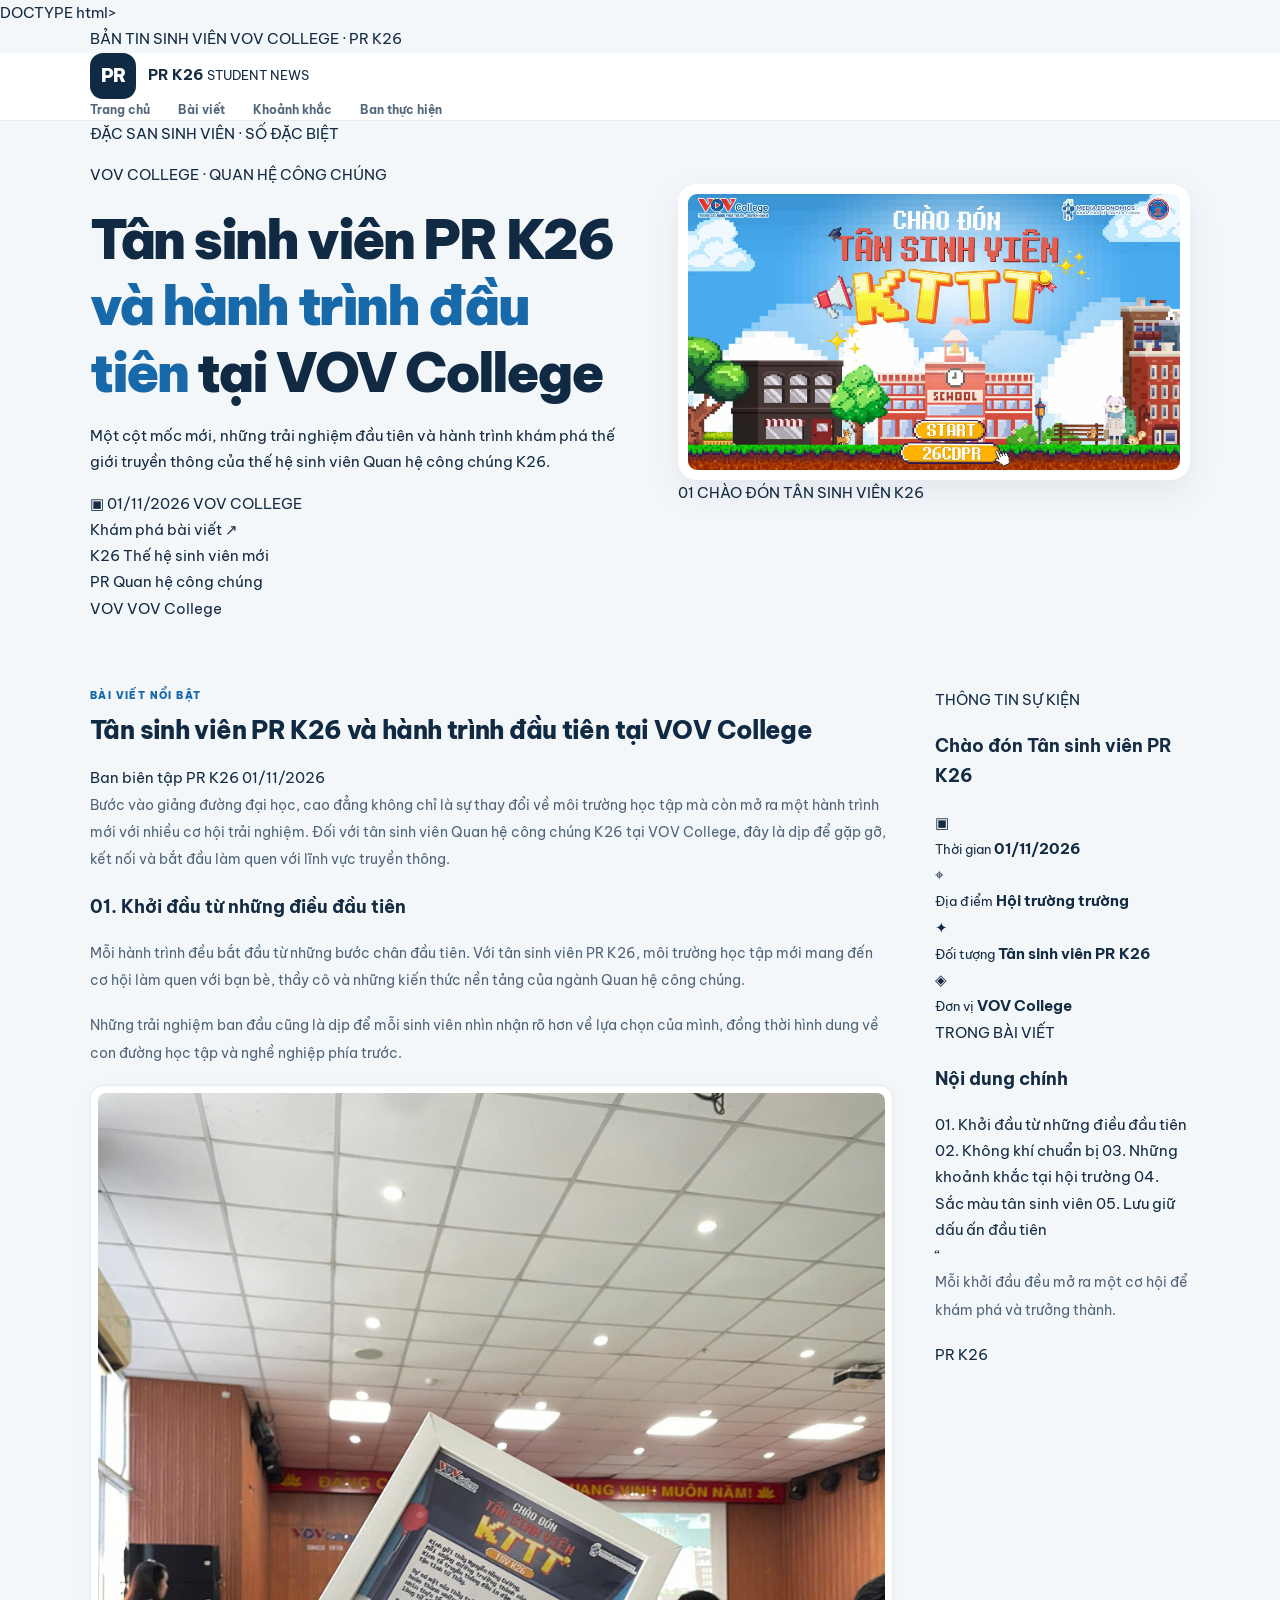
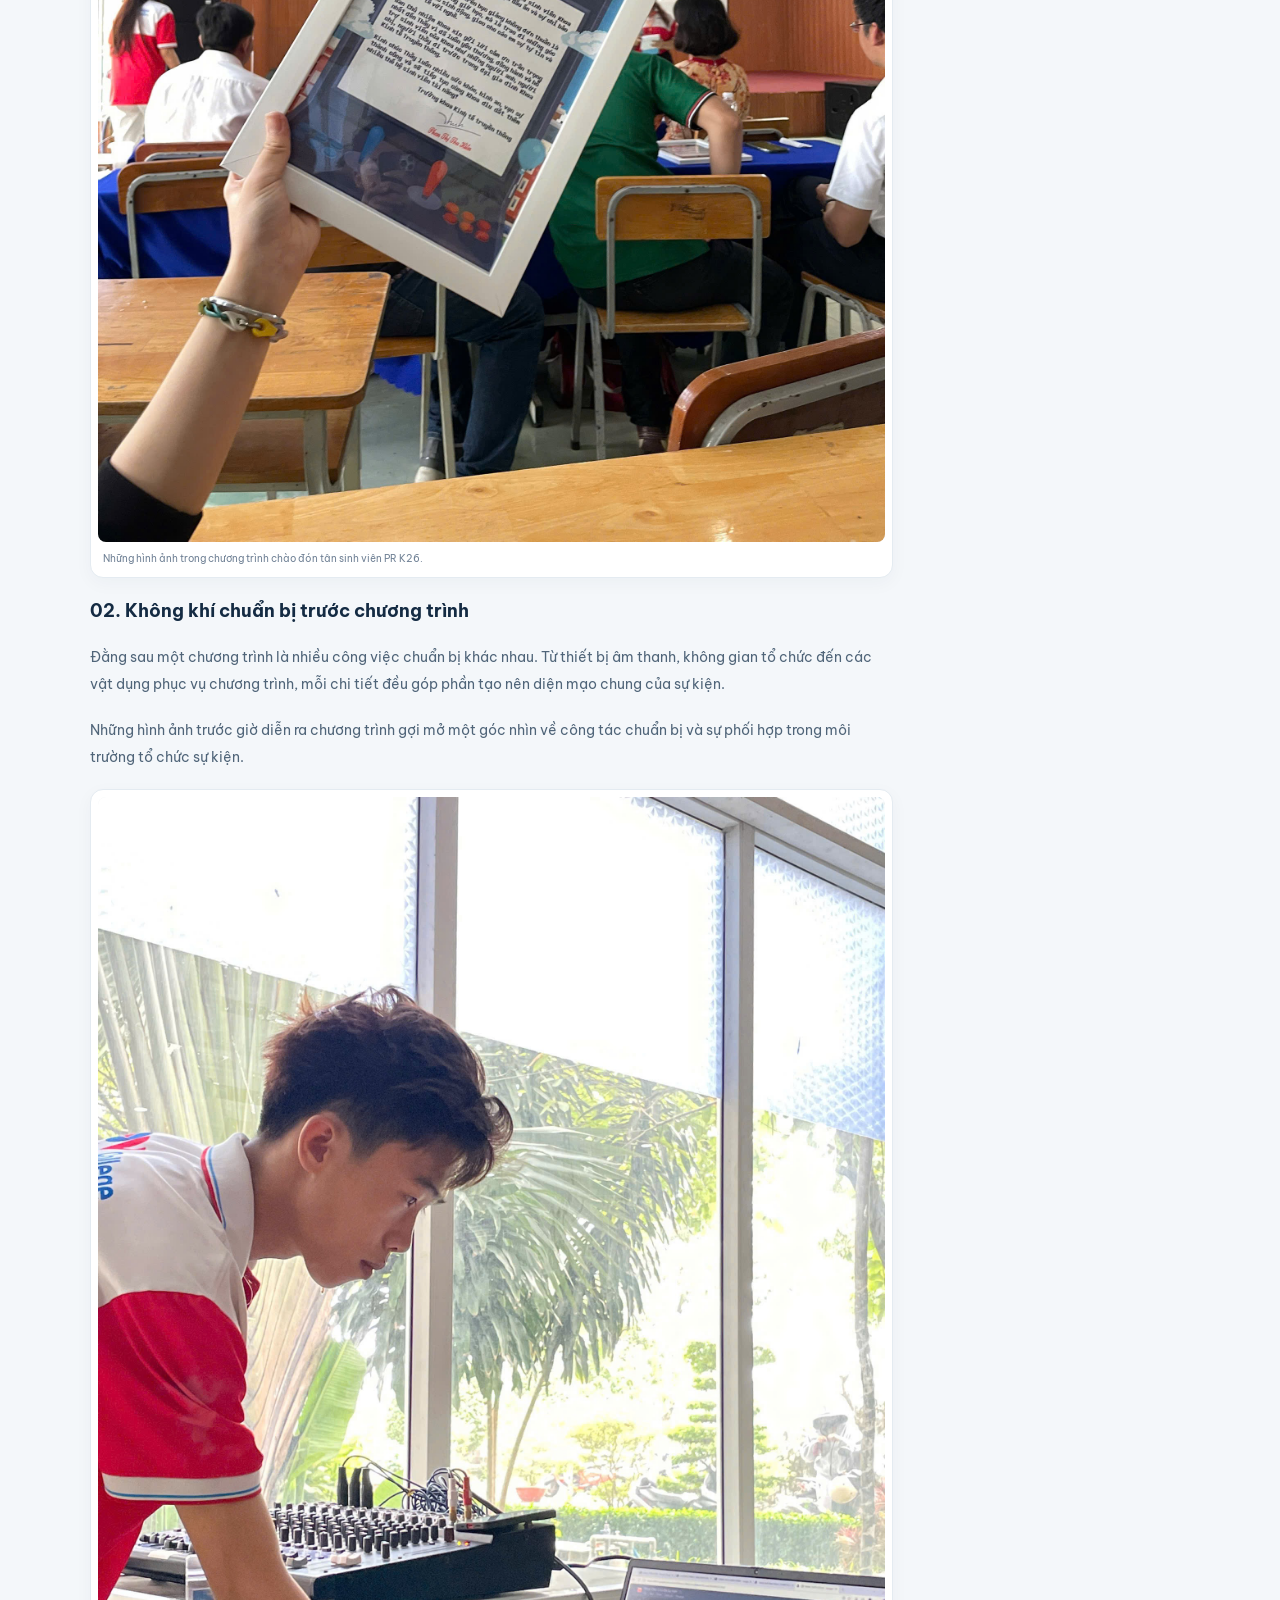
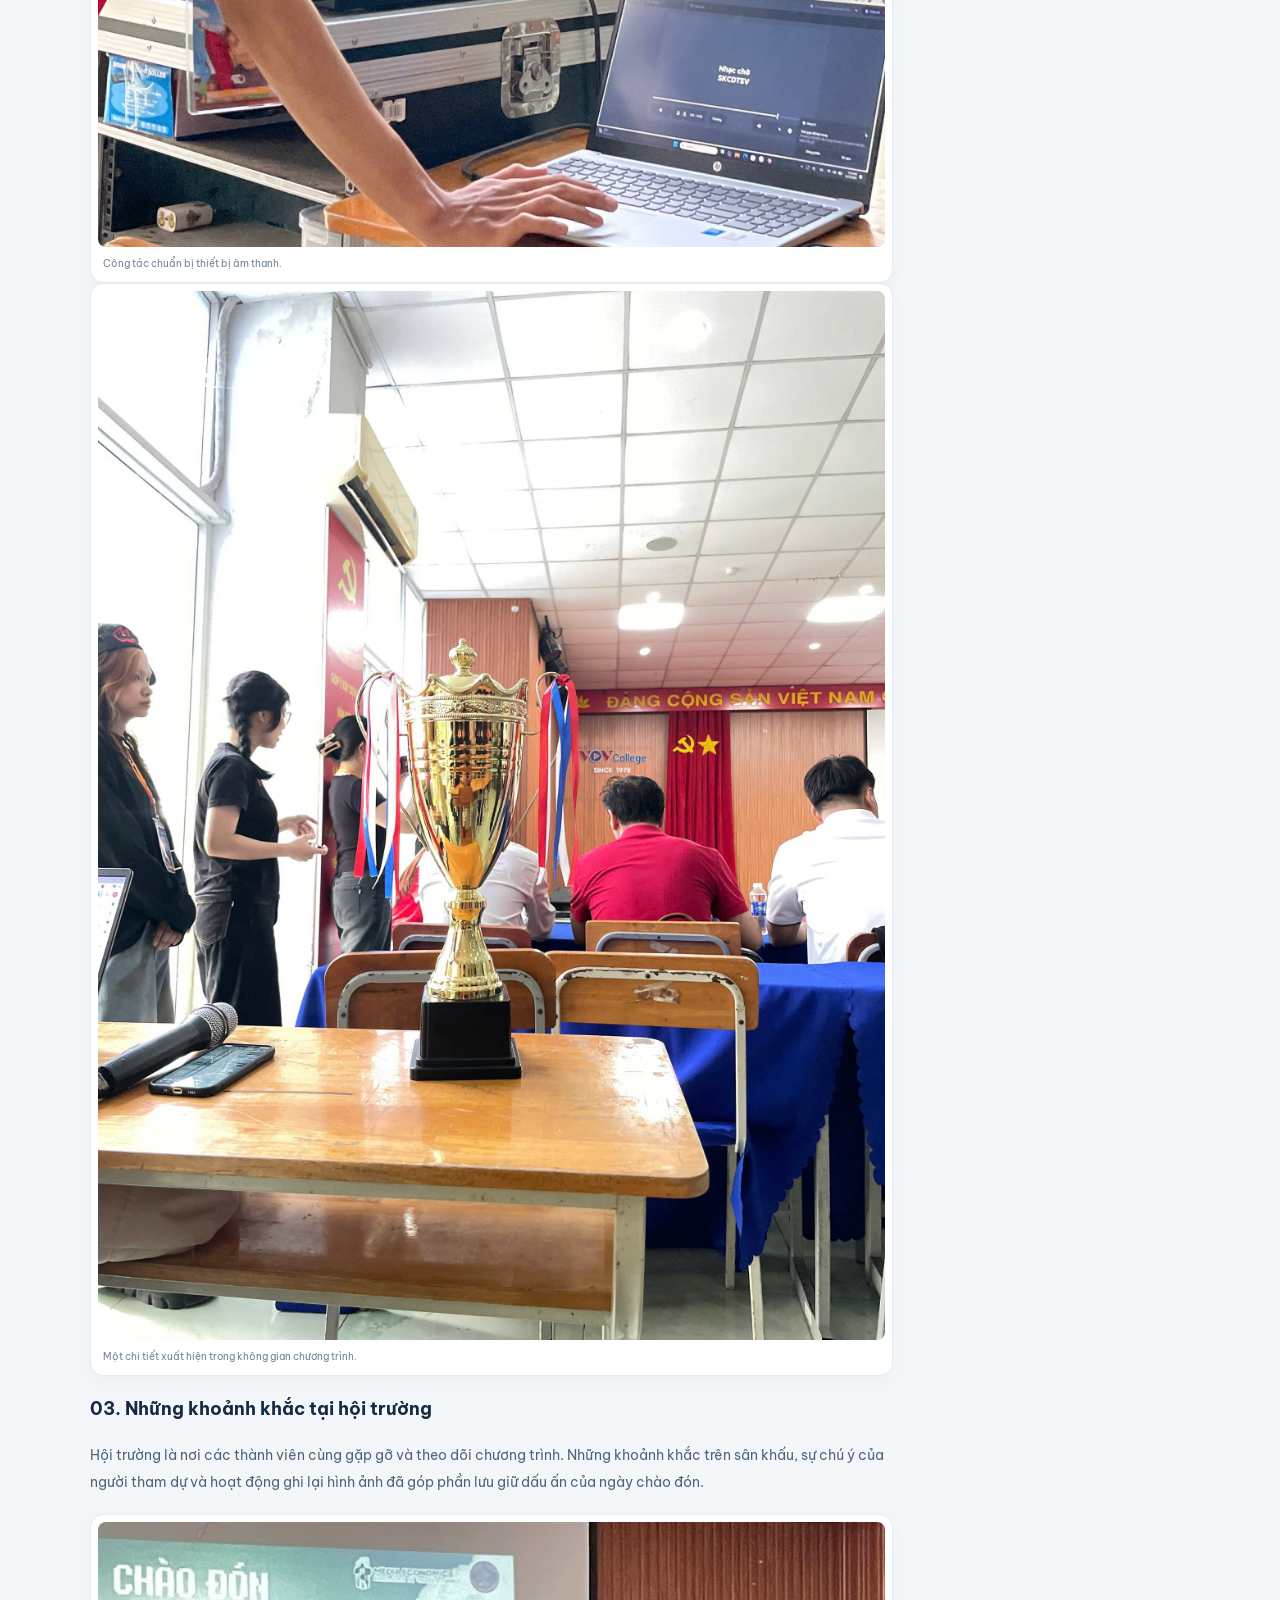
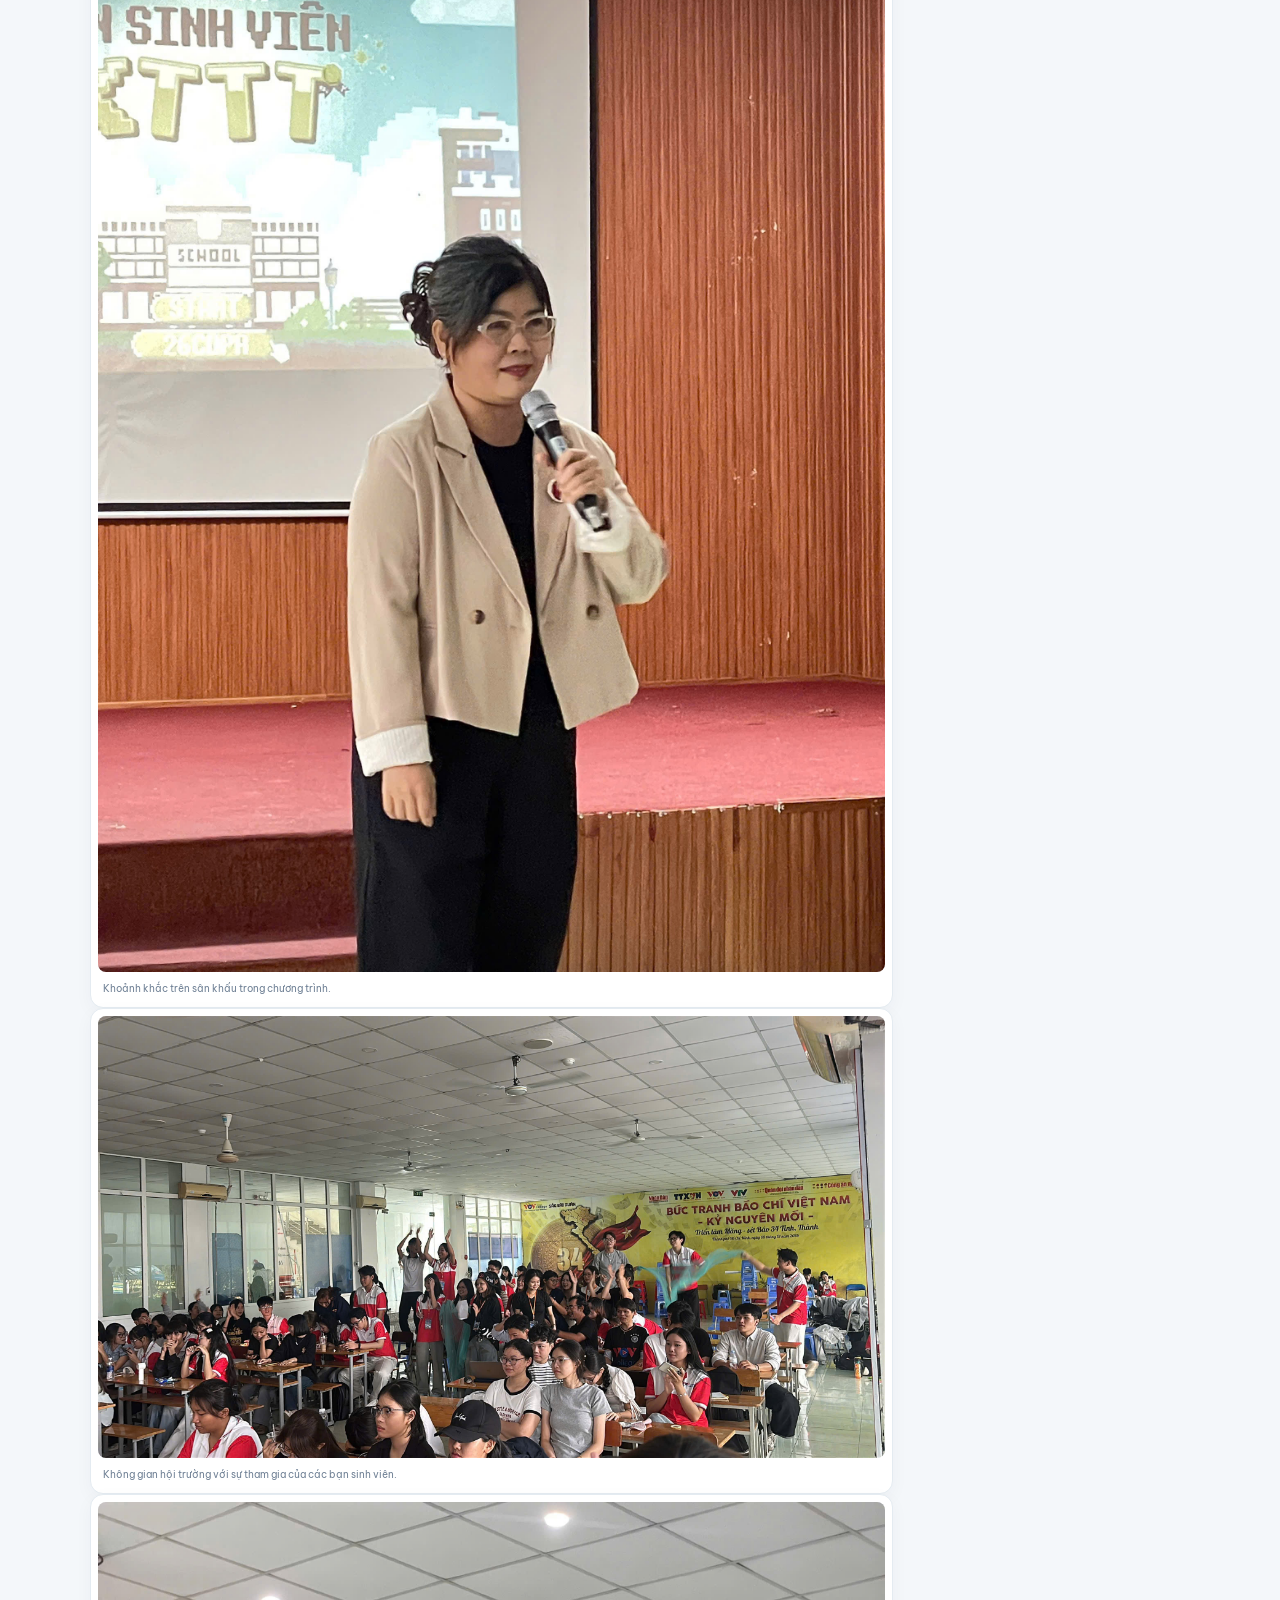
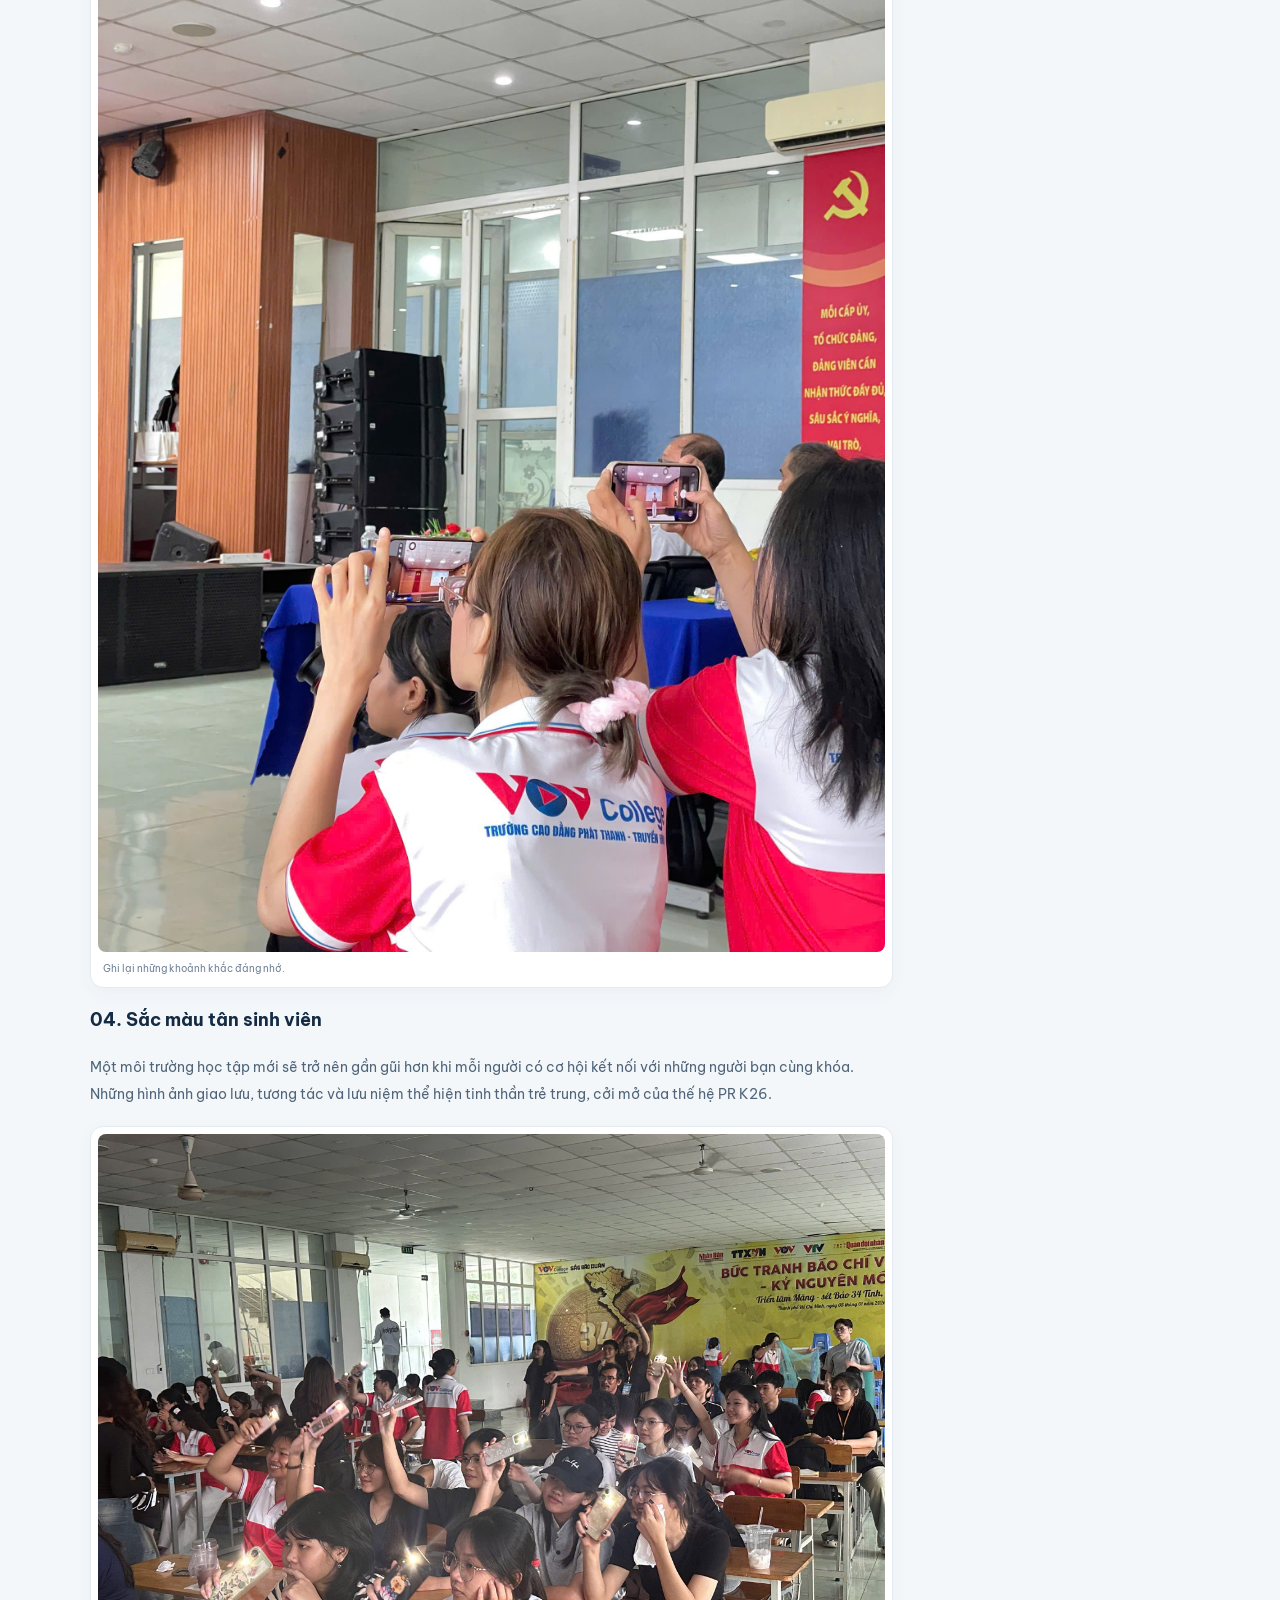
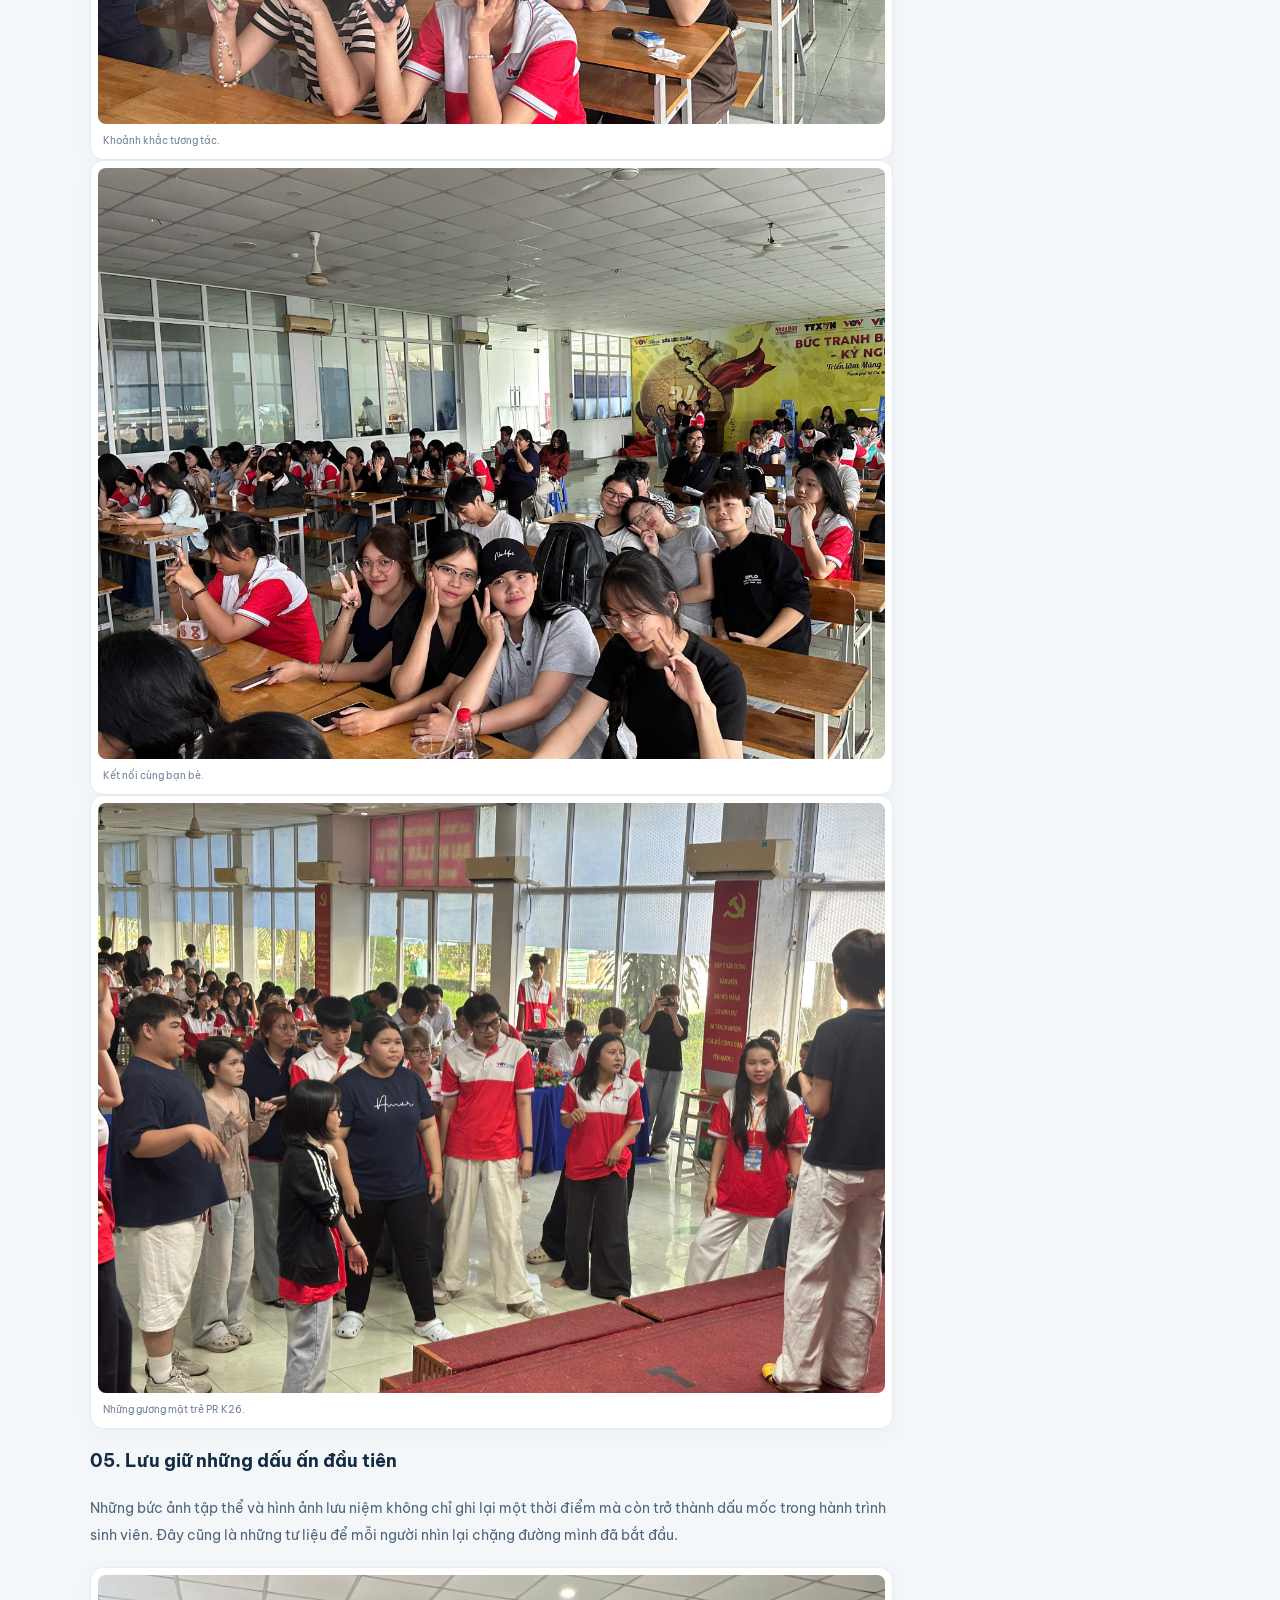
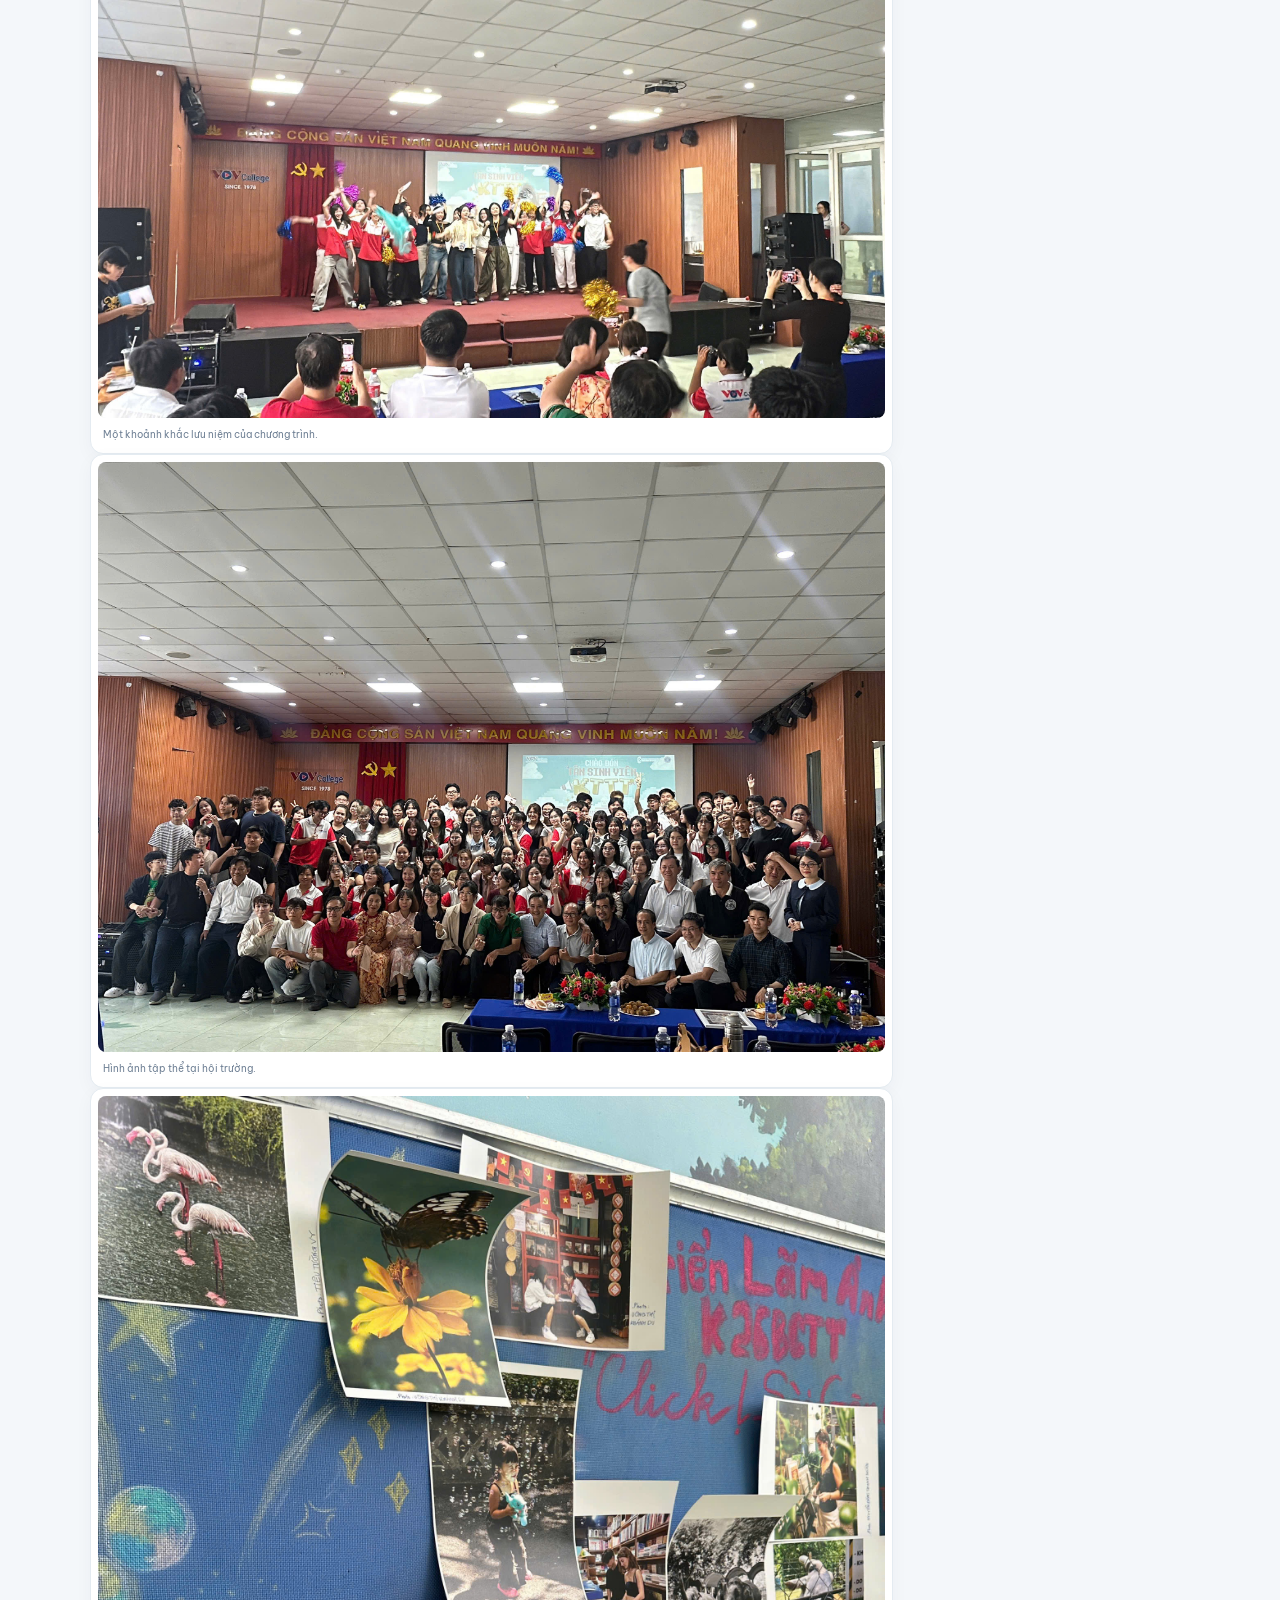
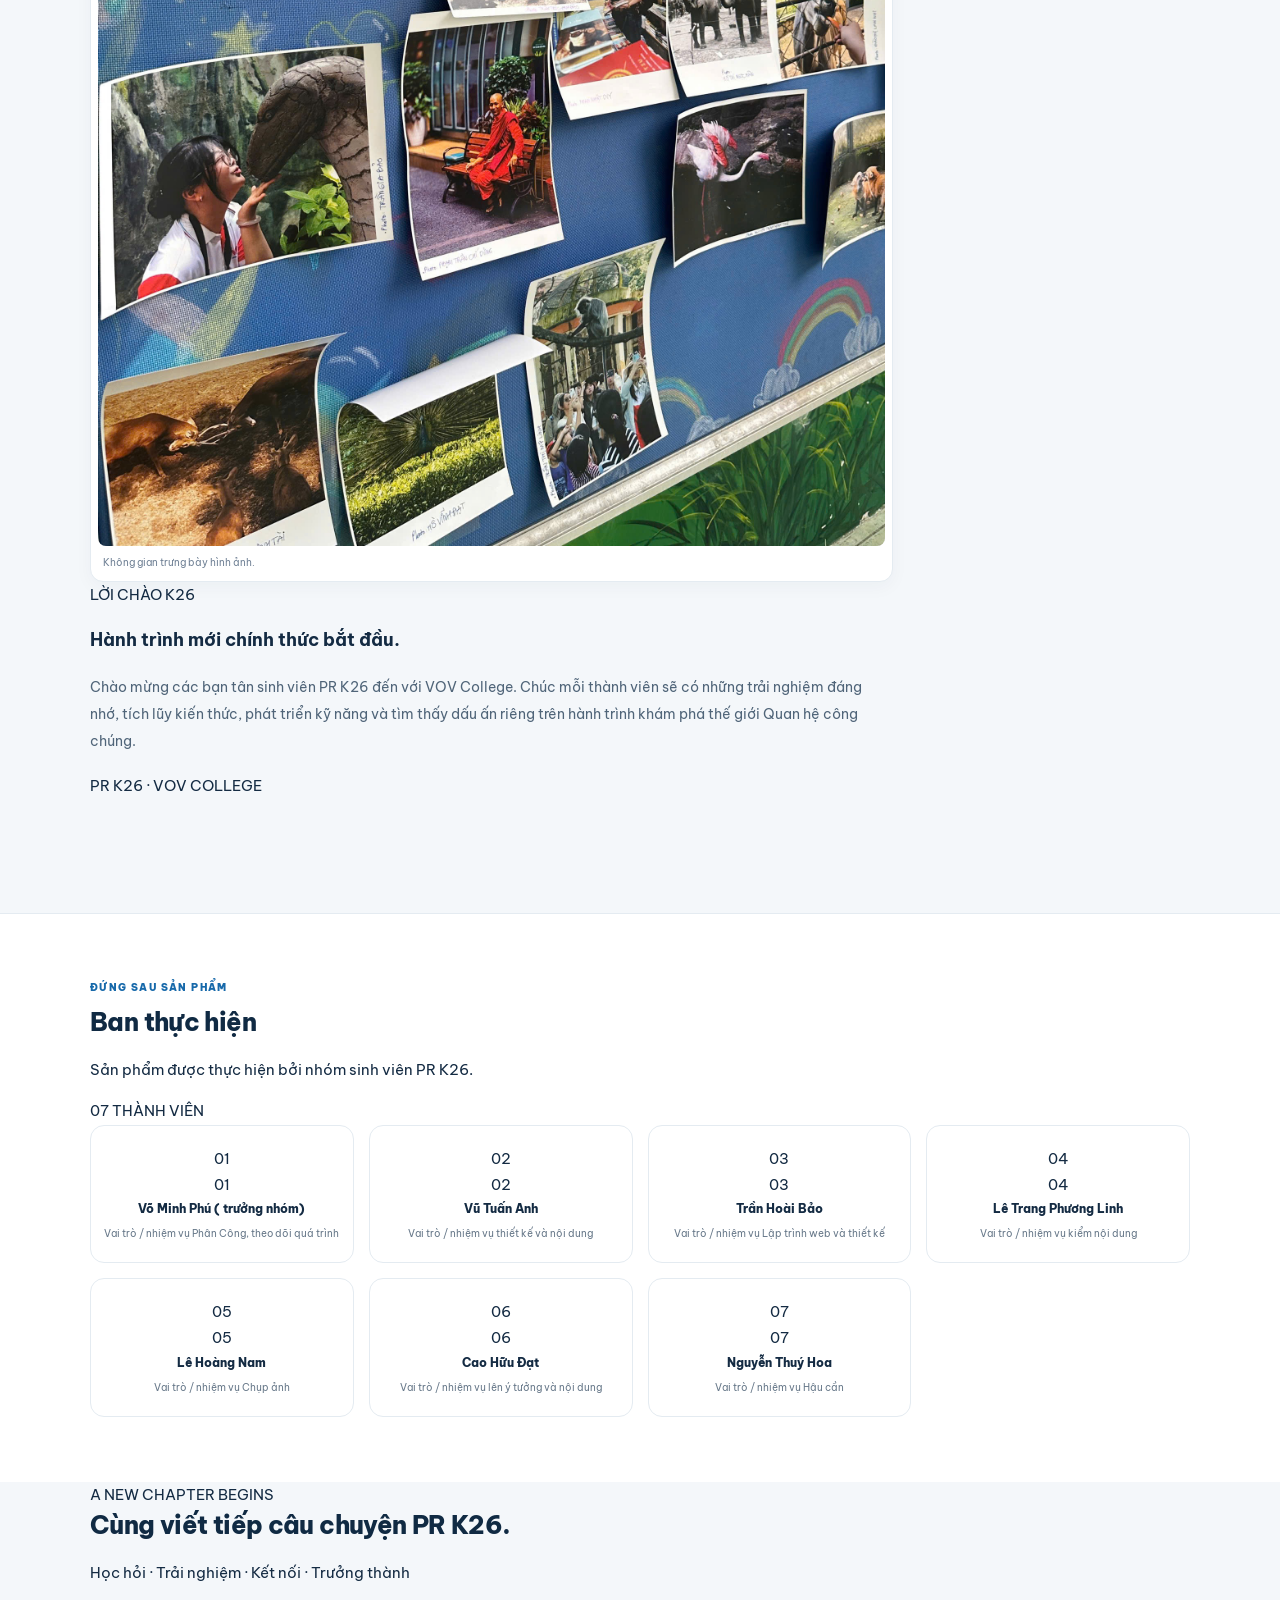
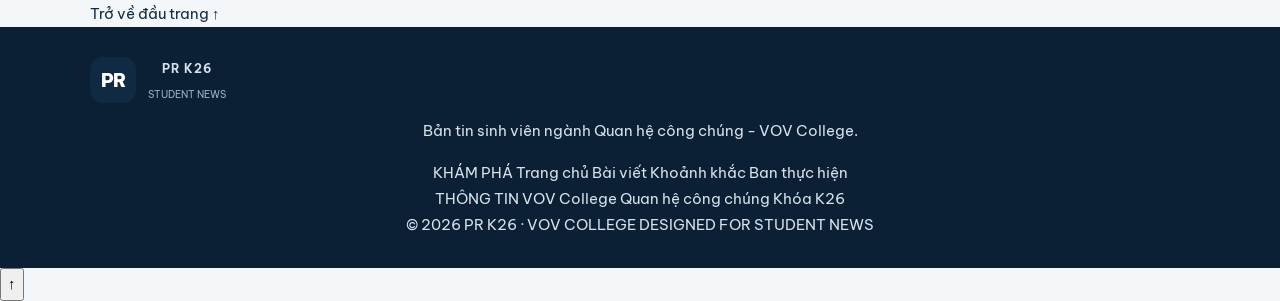
==== commit e6f7a99f: "Add files via upload" ====
--- a/index.html
+++ b/index.html
@@ -888,7 +888,7 @@
 
                         <h3> Võ Minh Phú ( trưởng nhóm) </h3>
 
-                        <p> Phân Công, theo dõi quá trình  </p>
+                        <p>Vai trò / nhiệm vụ Phân Công, theo dõi quá trình  </p>
 
                     </div>
 
@@ -912,7 +912,7 @@
 
                         <h3>Trần Hoài Bảo </h3>
 
-                        <p> Lập trình web và thiết kế </p>
+                        <p>Vai trò / nhiệm vụ Lập trình web và thiết kế </p>
 
                     </div>
 
@@ -924,7 +924,7 @@
 
                         <h3> Lê Trang Phương Linh </h3>
 
-                        <p> kiểm nội dung  </p>
+                        <p>Vai trò / nhiệm vụ kiểm nội dung  </p>
 
                     </div>
 
@@ -936,7 +936,7 @@
 
                         <h3> Lê Hoàng Nam </h3>
 
-                        <p> Chụp ảnh </p>
+                        <p>Vai trò / nhiệm vụ Chụp ảnh </p>
 
                     </div>
 
@@ -948,7 +948,7 @@
 
                         <h3> Cao Hữu Đạt </h3>
 
-                        <p> lên ý tưởng và nội dung </p>
+                        <p>Vai trò / nhiệm vụ lên ý tưởng và nội dung </p>
 
                     </div>
 
@@ -960,7 +960,7 @@
 
                         <h3>Nguyễn Thuý Hoa</h3>
 
-                        <p> Hậu cần </p>
+                        <p>Vai trò / nhiệm vụ Hậu cần </p>
 
                     </div>
 
@@ -1096,4 +1096,4 @@
 
 </body>
 
-</html>
+</html>
--- a/style.css
+++ b/style.css
@@ -1,28 +1,25 @@
-/* =========================================
-1. THIẾT LẬP CƠ BẢN
-========================================= */
+/* =====================================
+PR K26 - STYLE.CSS
+Modern Digital Newspaper
+===================================== */
+
+@import url('https://fonts.googleapis.com/css2?family=Be+Vietnam+Pro:wght@400;500;600;700;800;900&family=Playfair+Display:wght@600;700;800&display=swap');
 
 :root {
---navy: #101d35;
---navy-light: #1b2d4b;
---blue: #315b91;
---blue-light: #eaf0f7;
---orange: #e99a55;
---cream: #f7f6f2;
---white: #ffffff;
---text: #263247;
---muted: #778195;
---border: #e6e8ec;
-
---font-body: "Be Vietnam Pro", sans-serif;
---font-heading: "Playfair Display", serif;
-
---container: 1160px;
+--ink: #142b43;
+--muted: #68798a;
+--blue: #1769aa;
+--blue-dark: #102a43;
+--sky: #eaf5fc;
+--orange: #f1a33c;
+--paper: #ffffff;
+--line: #e4ebf1;
+--soft: #f4f7fa;
+--radius: 16px;
+--shadow: 0 12px 35px rgba(16,42,67,.08);
 }
 
 * {
-margin: 0;
-padding: 0;
 box-sizing: border-box;
 }
 
@@ -32,17 +29,19 @@
 }
 
 body {
-font-family: var(--font-body);
-color: var(--text);
-background: var(--white);
-line-height: 1.7;
-overflow-x: hidden;
+margin: 0;
+background: var(--soft);
+color: var(--ink);
+font-family: 'Be Vietnam Pro', sans-serif;
+font-size: 15px;
+line-height: 1.75;
+-webkit-font-smoothing: antialiased;
+text-rendering: optimizeLegibility;
 }
 
 img {
 display: block;
-width: 100%;
-height: auto;
+max-width: 100%;
 }
 
 a {
@@ -54,1401 +53,796 @@
 font: inherit;
 }
 
-.container {
-width: min(var(--container), calc(100% - 48px));
-margin: 0 auto;
-}
-
-.section-padding {
-padding-top: 100px;
-padding-bottom: 100px;
-}
-
-
-/* =========================================
-2. THANH THÔNG TIN
-========================================= */
-
-.top-strip {
-background: var(--navy);
-color: #dce4f0;
-font-size: 10px;
-letter-spacing: 1.5px;
-font-weight: 600;
-}
-
-.top-strip-inner {
-min-height: 34px;
+/* TOP LINE */
+
+.topline {
+height: 5px;
+background: linear-gradient(
+90deg,
+#102a43,
+#1769aa,
+#65b4e5,
+#f1a33c
+);
+}
+
+/* HEADER */
+
+.site-header {
+position: sticky;
+top: 0;
+z-index: 100;
+background: rgba(255,255,255,.96);
+backdrop-filter: blur(15px);
+border-bottom: 1px solid var(--line);
+}
+
+.nav-wrap {
+width: min(1160px, calc(100% - 40px));
+min-height: 76px;
+margin: auto;
 display: flex;
 align-items: center;
 justify-content: space-between;
-}
-
-
-/* =========================================
-3. HEADER VÀ THANH ĐIỀU HƯỚNG
-========================================= */
-
-.site-header {
-position: sticky;
-top: 0;
-z-index: 1000;
-background: rgba(255, 255, 255, 0.96);
-backdrop-filter: blur(12px);
-border-bottom: 1px solid var(--border);
-}
-
-.header-inner {
-min-height: 82px;
+gap: 25px;
+}
+
+.brand {
 display: flex;
 align-items: center;
-justify-content: space-between;
-position: relative;
-}
-
-.brand {
-display: inline-flex;
-align-items: center;
 gap: 12px;
 }
 
 .brand-mark {
-width: 44px;
-height: 44px;
-display: flex;
-align-items: center;
-justify-content: center;
-background: var(--navy);
-color: var(--white);
-font-size: 17px;
-font-weight: 800;
+width: 46px;
+height: 46px;
+display: grid;
+place-items: center;
+border-radius: 13px;
+background: var(--blue-dark);
+color: white;
+font-weight: 900;
+font-size: 18px;
 letter-spacing: -1px;
 }
 
-.brand-text {
-display: flex;
-flex-direction: column;
-line-height: 1.3;
-}
-
-.brand-text strong {
-color: var(--navy);
-font-size: 16px;
-font-weight: 800;
-letter-spacing: 1px;
-}
-
-.brand-text small {
+.brand-name {
+font-size: 14px;
+font-weight: 900;
+letter-spacing: .03em;
+}
+
+.brand-sub {
+display: block;
+margin-top: 2px;
 color: var(--muted);
-font-size: 9px;
-letter-spacing: 1.5px;
-font-weight: 600;
+font-size: 10px;
+font-weight: 700;
+letter-spacing: .1em;
 }
 
 .nav-links {
 display: flex;
 align-items: center;
-gap: 34px;
-}
-
-.nav-link {
-position: relative;
-color: #596477;
+gap: 28px;
+}
+
+.nav-links a {
 font-size: 12px;
-font-weight: 600;
-transition: color 0.25s ease;
-padding: 10px 0;
-}
-
-.nav-link::after {
-content: "";
-position: absolute;
-left: 0;
-bottom: 3px;
-width: 0;
-height: 2px;
-background: var(--orange);
-transition: width 0.25s ease;
-}
-
-.nav-link:hover,
-.nav-link.active {
-color: var(--navy);
-}
-
-.nav-link:hover::after,
-.nav-link.active::after {
-width: 100%;
-}
-
-/* Nút menu điện thoại */
+font-weight: 700;
+color: #53677a;
+transition: .25s;
+}
+
+.nav-links a:hover {
+color: var(--blue);
+}
 
 .menu-toggle {
 display: none;
+border: 1px solid var(--line);
+background: white;
+border-radius: 10px;
 width: 42px;
 height: 42px;
-border: 1px solid var(--border);
-background: var(--white);
 cursor: pointer;
+}
+
+/* GENERAL */
+
+.container {
+width: min(1100px, calc(100% - 40px));
+margin: auto;
+}
+
+/* HERO */
+
+.hero {
+padding: 55px 0 45px;
+background:
+radial-gradient(circle at 90% 15%, #e5f3fc 0, transparent 30%),
+#f4f7fa;
+}
+
+.hero-grid {
+display: grid;
+grid-template-columns: 1.03fr .97fr;
 align-items: center;
-justify-content: center;
-flex-direction: column;
-gap: 5px;
-border-radius: 4px;
-z-index: 1002;
-}
-
-.menu-toggle span {
-display: block;
-width: 19px;
-height: 2px;
-background: var(--navy);
-transition: transform 0.25s ease, opacity 0.25s ease;
-}
-
-.menu-toggle.is-open span:first-child {
-transform: translateY(7px) rotate(45deg);
-}
-
-.menu-toggle.is-open span:nth-child(2) {
-opacity: 0;
-}
-
-.menu-toggle.is-open span:last-child {
-transform: translateY(-7px) rotate(-45deg);
-}
-
-
-/* =========================================
-4. HERO SECTION
-========================================= */
-
-.hero-section {
-background: var(--cream);
-padding: 68px 0 82px;
-overflow: hidden;
-}
-
-.hero-label {
+gap: 45px;
+}
+
+.eyebrow {
 display: inline-flex;
 align-items: center;
 gap: 9px;
 color: var(--blue);
+font-size: 11px;
+font-weight: 800;
+letter-spacing: .12em;
+text-transform: uppercase;
+}
+
+.eyebrow::before {
+content: "";
+width: 25px;
+height: 3px;
+background: var(--orange);
+border-radius: 5px;
+}
+
+h1 {
+margin: 18px 0;
+font-size: clamp(34px, 4.5vw, 54px);
+line-height: 1.23;
+font-weight: 900;
+letter-spacing: -.045em;
+color: var(--blue-dark);
+font-family: 'Be Vietnam Pro', sans-serif;
+}
+
+h1 span {
+color: var(--blue);
+}
+
+.hero-lead {
+max-width: 600px;
+margin: 0 0 24px;
+color: #5b6d7e;
+font-size: 14px;
+line-height: 1.9;
+}
+
+.meta {
+display: flex;
+flex-wrap: wrap;
+gap: 10px 18px;
+color: var(--muted);
+font-size: 11px;
+}
+
+.meta b {
+color: var(--ink);
+}
+
+/* HERO IMAGE */
+
+.hero-image {
+position: relative;
+padding: 10px;
+background: white;
+border-radius: 19px;
+box-shadow: var(--shadow);
+overflow: hidden;
+}
+
+.hero-image img {
+width: 100%;
+height: auto;
+max-height: 520px;
+object-fit: contain;
+border-radius: 12px;
+}
+
+.image-note {
+position: absolute;
+left: 22px;
+bottom: 22px;
+padding: 8px 13px;
+background: rgba(16,42,67,.9);
+color: white;
+border-radius: 8px;
 font-size: 10px;
-font-weight: 700;
-letter-spacing: 1.8px;
-margin-bottom: 38px;
-}
-
-.label-dot {
-width: 7px;
-height: 7px;
-background: var(--orange);
-border-radius: 50%;
-}
-
-.hero-grid {
+font-weight: 800;
+letter-spacing: .06em;
+}
+
+/* TICKER */
+
+.ticker {
+background: var(--blue-dark);
+color: white;
+}
+
+.ticker-inner {
+max-width: 1100px;
+margin: auto;
+padding: 13px 20px;
+display: flex;
+align-items: center;
+gap: 15px;
+font-size: 11px;
+}
+
+.ticker-label {
+color: #ffd18a;
+font-weight: 900;
+letter-spacing: .1em;
+white-space: nowrap;
+}
+
+/* ARTICLE */
+
+.article-layout {
 display: grid;
-grid-template-columns: 1.05fr 0.95fr;
-gap: 75px;
-align-items: center;
-}
-
-.hero-content {
-max-width: 570px;
-}
-
-.hero-eyebrow {
+grid-template-columns: minmax(0,1fr) 255px;
+gap: 42px;
+padding: 65px 0;
+align-items: start;
+}
+
+article {
+min-width: 0;
+}
+
+.article-intro {
+margin: 0 0 40px;
+padding-left: 19px;
+border-left: 4px solid var(--orange);
+color: #29445d;
+font-family: 'Playfair Display', serif;
+font-size: 22px;
+line-height: 1.6;
+}
+
+.article-section {
+margin-bottom: 48px;
+}
+
+.section-kicker {
 color: var(--blue);
 font-size: 10px;
-font-weight: 700;
-letter-spacing: 2px;
-margin-bottom: 20px;
-}
-
-.hero-content h1 {
-color: var(--navy);
-font-family: var(--font-heading);
-font-size: clamp(36px, 4.2vw, 58px);
-font-weight: 700;
-line-height: 1.2;
-letter-spacing: -1.2px;
-margin-bottom: 25px;
-}
-
-.hero-content h1 span {
-display: block;
-color: var(--blue);
-}
-
-.hero-description {
-max-width: 490px;
-color: #687386;
+font-weight: 900;
+letter-spacing: .14em;
+text-transform: uppercase;
+margin-bottom: 9px;
+}
+
+h2 {
+margin: 0 0 17px;
+color: var(--blue-dark);
+font-size: 25px;
+font-weight: 800;
+line-height: 1.4;
+letter-spacing: -.025em;
+}
+
+.article-section p {
+margin: 0 0 18px;
+color: #506579;
 font-size: 14px;
 line-height: 1.95;
-margin-bottom: 27px;
-}
-
-.hero-meta {
+}
+
+/* IMAGES - KHÔNG CẮT ẢNH */
+
+.photo-grid {
+display: grid;
+gap: 15px;
+margin: 25px 0 12px;
+align-items: start;
+}
+
+.photo-grid.two {
+grid-template-columns: repeat(2, minmax(0,1fr));
+}
+
+.photo-grid.three {
+grid-template-columns: repeat(3, minmax(0,1fr));
+}
+
+figure {
+margin: 0;
+min-width: 0;
+padding: 7px;
+background: white;
+border: 1px solid var(--line);
+border-radius: 13px;
+overflow: hidden;
+box-shadow: 0 5px 18px rgba(16,42,67,.04);
+transition: transform .25s, box-shadow .25s;
+}
+
+figure:hover {
+transform: translateY(-3px);
+box-shadow: var(--shadow);
+}
+
+figure img {
+display: block;
+width: 100%;
+height: auto !important;
+max-height: none !important;
+object-fit: contain !important;
+object-position: center;
+border-radius: 8px;
+background: #f0f3f6;
+cursor: zoom-in;
+}
+
+figcaption {
+padding: 9px 5px 3px;
+color: #718296;
+font-size: 10px;
+line-height: 1.6;
+}
+
+.photo-feature {
+margin: 25px 0;
+padding: 9px;
+}
+
+.photo-feature img {
+width: 100%;
+height: auto !important;
+max-height: none !important;
+object-fit: contain !important;
+border-radius: 9px;
+}
+
+/* QUOTE */
+
+.quote-card {
+margin: 25px 0;
+padding: 22px;
+border-left: 4px solid var(--orange);
+border-radius: 0 13px 13px 0;
+background: var(--sky);
+color: #34516c;
+}
+
+.quote-card p {
+margin: 0;
+}
+
+/* SIDEBAR */
+
+.sidebar {
+position: sticky;
+top: 105px;
+}
+
+.side-card {
+padding: 22px;
+margin-bottom: 16px;
+background: white;
+border: 1px solid var(--line);
+border-radius: 15px;
+}
+
+.side-title {
+margin: 0 0 16px;
+font-size: 12px;
+font-weight: 900;
+letter-spacing: .08em;
+text-transform: uppercase;
+}
+
+.toc {
+display: grid;
+gap: 13px;
+}
+
+.toc a {
+color: #63778a;
+font-size: 11px;
+font-weight: 600;
+line-height: 1.6;
+transition: .2s;
+}
+
+.toc a:hover {
+color: var(--blue);
+padding-left: 4px;
+}
+
+.event-facts {
+display: grid;
+gap: 15px;
+}
+
+.fact {
 display: flex;
-align-items: center;
-gap: 17px;
-color: #687386;
-font-size: 10px;
-font-weight: 700;
-letter-spacing: 1px;
-margin-bottom: 31px;
-}
-
-.meta-icon {
-color: var(--orange);
-margin-right: 5px;
-}
-
-.meta-divider {
-width: 1px;
-height: 13px;
-background: #cbd0d8;
-}
-
-.primary-button {
-display: inline-flex;
-align-items: center;
-gap: 23px;
-background: var(--navy);
-color: var(--white);
-padding: 15px 21px;
+gap: 10px;
+color: #627487;
 font-size: 11px;
-font-weight: 700;
-letter-spacing: 0.3px;
-transition: background 0.25s ease, transform 0.25s ease;
-}
-
-.primary-button:hover {
-background: var(--blue);
-transform: translateY(-3px);
-}
-
-.primary-button span {
-color: var(--orange);
-font-size: 16px;
-}
-
-.hero-image-wrap {
+line-height: 1.6;
+}
+
+.fact b {
+display: block;
+color: var(--ink);
+font-size: 11px;
+}
+
+.fact-icon {
+width: 30px;
+height: 30px;
+flex: 0 0 30px;
+display: grid;
+place-items: center;
+border-radius: 9px;
+background: var(--sky);
+color: var(--blue);
+}
+
+/* CLOSING */
+
+.closing {
 position: relative;
-padding: 0 0 27px 27px;
-}
-
-.hero-image-wrap::before {
-content: "";
+overflow: hidden;
+margin-top: 45px;
+padding: 34px;
+border-radius: 18px;
+background: linear-gradient(135deg,#102a43,#1769aa);
+color: white;
+}
+
+.closing::after {
+content: "K26";
 position: absolute;
-top: 25px;
-left: 0;
-width: 80%;
-height: 85%;
-border: 1px solid #c6d0dd;
-}
-
-.hero-image-frame {
+right: 15px;
+bottom: -40px;
+color: rgba(255,255,255,.07);
+font-size: 120px;
+font-weight: 900;
+}
+
+.closing h2 {
 position: relative;
 z-index: 1;
-background: #e3e7ed;
-overflow: hidden;
-box-shadow: 0 20px 50px rgba(16, 29, 53, 0.12);
-}
-
-.hero-image {
-width: 100%;
-aspect-ratio: 4 / 3;
-object-fit: cover;
-transition: transform 0.6s ease;
-}
-
-.hero-image-frame:hover .hero-image {
-transform: scale(1.035);
-}
-
-.hero-image-caption {
-position: absolute;
-right: 0;
-bottom: 0;
-z-index: 2;
-display: flex;
-align-items: center;
-gap: 12px;
-background: var(--white);
-padding: 13px 18px;
-color: var(--navy);
-font-size: 9px;
-font-weight: 700;
-letter-spacing: 1px;
-}
-
-.hero-image-caption span:first-child {
-color: var(--orange);
-}
-
-
-/* =========================================
-5. DẢI THÔNG TIN
-========================================= */
-
-.info-band {
-background: var(--navy);
-color: var(--white);
-}
-
-.info-band-inner {
-min-height: 125px;
+color: white;
+font-size: 24px;
+}
+
+.closing p {
+position: relative;
+z-index: 1;
+max-width: 650px;
+margin: 0;
+color: #dce9f4;
+font-size: 13px;
+line-height: 1.9;
+}
+
+/* TEAM */
+
+.team-section {
+padding: 65px 0;
+background: white;
+border-top: 1px solid var(--line);
+}
+
+.section-heading {
+margin-bottom: 32px;
+text-align: center;
+}
+
+.section-heading h2 {
+font-size: 28px;
+}
+
+.section-heading p {
+margin: 0;
+color: var(--muted);
+font-size: 12px;
+}
+
+.team-grid {
 display: grid;
-grid-template-columns: repeat(3, 1fr);
-align-items: center;
-}
-
-.info-item {
-display: flex;
-flex-direction: column;
-align-items: center;
-gap: 3px;
-border-right: 1px solid rgba(255, 255, 255, 0.15);
-}
-
-.info-item:last-child {
-border-right: none;
-}
-
-.info-number {
-color: var(--orange);
-font-family: var(--font-heading);
-font-size: 29px;
-font-weight: 700;
-}
-
-.info-text {
-color: #d1d9e5;
-font-size: 10px;
-letter-spacing: 0.7px;
-}
-
-
-/* =========================================
-6. TIÊU ĐỀ SECTION
-========================================= */
-
-.section-kicker {
-display: flex;
-align-items: center;
-gap: 11px;
+grid-template-columns: repeat(4,minmax(0,1fr));
+gap: 15px;
+}
+
+.team-card {
+padding: 20px 13px;
+border: 1px solid var(--line);
+border-radius: 14px;
+background: white;
+text-align: center;
+transition: .25s;
+}
+
+.team-card:hover {
+transform: translateY(-4px);
+box-shadow: var(--shadow);
+}
+
+.team-card.leader {
+border-color: #c9dfef;
+background: #f8fcff;
+}
+
+.team-card .member-number {
+margin-bottom: 9px;
 color: var(--blue);
-font-size: 10px;
+font-size: 11px;
+font-weight: 900;
+letter-spacing: .12em;
+}
+
+.team-card .avatar {
+width: 68px;
+height: 68px;
+margin: 0 auto 12px;
+border-radius: 50%;
+background: linear-gradient(135deg,#eaf5fc,#d9e8f3);
+}
+
+.team-card h3 {
+margin: 0 0 6px;
+font-size: 12px;
 font-weight: 800;
-letter-spacing: 1.8px;
-margin-bottom: 22px;
-}
-
-.kicker-line {
-width: 27px;
-height: 2px;
-background: var(--orange);
-}
-
-
-/* =========================================
-7. BỐ CỤC BÀI VIẾT
-========================================= */
-
-.article-section {
-background: var(--white);
-}
-
-.article-layout {
-display: grid;
-grid-template-columns: minmax(0, 760px) 300px;
-gap: 65px;
-align-items: start;
-}
-
-.main-article {
-min-width: 0;
-}
-
-.article-title {
-max-width: 750px;
-color: var(--navy);
-font-family: var(--font-heading);
-font-size: clamp(31px, 3.4vw, 43px);
-line-height: 1.3;
-letter-spacing: -0.7px;
-margin-bottom: 22px;
-}
-
-.article-byline {
-display: flex;
-align-items: center;
-gap: 12px;
-color: var(--muted);
-font-size: 10px;
-font-weight: 600;
-letter-spacing: 0.3px;
-margin-bottom: 28px;
-}
-
-.article-byline span:first-child {
-color: var(--blue);
-}
-
-.byline-dot {
-width: 4px;
-height: 4px;
-background: var(--orange);
-border-radius: 50%;
-}
-
-.article-lead {
-color: #536075;
-font-size: 15px;
-line-height: 2;
-font-weight: 500;
-padding-left: 20px;
-border-left: 3px solid var(--orange);
-margin-bottom: 35px;
-}
-
-.article-divider {
-height: 1px;
-background: var(--border);
-margin-bottom: 40px;
-}
-
-.article-block {
-margin-bottom: 48px;
-}
-
-.article-block h3 {
-color: var(--navy);
-font-size: 19px;
-font-weight: 800;
-line-height: 1.5;
-margin-bottom: 17px;
-}
-
-.article-block p {
-color: #596477;
-font-size: 13px;
-line-height: 2;
-margin-bottom: 17px;
-text-align: justify;
-}
-
-.article-figure {
-margin-top: 25px;
-margin-bottom: 25px;
-overflow: hidden;
-}
-
-.article-figure img {
-width: 100%;
-max-height: 500px;
-aspect-ratio: 16 / 10;
-object-fit: cover;
-background: #edf0f3;
-transition: transform 0.5s ease;
-}
-
-.article-figure:hover img {
-transform: scale(1.025);
-}
-
-.article-figure figcaption {
+}
+
+.team-card p {
+margin: 0;
 color: var(--muted);
 font-size: 10px;
 line-height: 1.7;
-padding: 11px 0 0;
-font-style: italic;
-}
-
-.image-pair {
-display: grid;
-grid-template-columns: repeat(2, minmax(0, 1fr));
-gap: 20px;
-margin-top: 15px;
-}
-
-.image-pair .article-figure {
-margin-top: 10px;
-}
-
-.image-pair .article-figure img {
-aspect-ratio: 4 / 3;
-}
-
-.image-triple {
-display: grid;
-grid-template-columns: repeat(3, minmax(0, 1fr));
-gap: 16px;
-margin-top: 20px;
-}
-
-.image-triple .article-figure {
-margin-top: 0;
-}
-
-.image-triple .article-figure img {
-aspect-ratio: 3 / 4;
-max-height: 320px;
-}
-
-
-/* =========================================
-8. KẾT THÚC BÀI VIẾT
-========================================= */
-
-.article-ending {
-position: relative;
-background: var(--cream);
-padding: 35px 35px 32px;
-margin-top: 55px;
-border-left: 3px solid var(--orange);
-}
-
-.ending-label {
+}
+
+.member-role {
+display: inline-block;
+margin-top: 9px;
+padding: 5px 10px;
+border-radius: 20px;
+background: var(--sky);
 color: var(--blue);
 font-size: 9px;
 font-weight: 800;
-letter-spacing: 2px;
-}
-
-.article-ending h3 {
-color: var(--navy);
-font-family: var(--font-heading);
-font-size: 29px;
-line-height: 1.4;
-margin: 14px 0;
-}
-
-.article-ending p {
-color: #596477;
-font-size: 12px;
-line-height: 2;
-}
-
-.ending-signature {
-color: var(--blue);
-font-size: 10px;
-font-weight: 800;
-letter-spacing: 1.5px;
-margin-top: 20px;
-}
-
-
-/* =========================================
-9. SIDEBAR
-========================================= */
-
-.article-sidebar {
-position: sticky;
-top: 110px;
-display: flex;
-flex-direction: column;
-gap: 20px;
-}
-
-.sidebar-card {
-padding: 25px 22px;
-background: var(--cream);
-border: 1px solid #eeede8;
-}
-
-.sidebar-label {
-display: block;
-color: var(--blue);
-font-size: 9px;
-font-weight: 800;
-letter-spacing: 1.5px;
-margin-bottom: 13px;
-}
-
-.sidebar-card h3 {
-color: var(--navy);
-font-size: 16px;
-font-weight: 800;
-line-height: 1.5;
-margin-bottom: 22px;
-}
-
-.sidebar-info-row {
-display: flex;
-align-items: flex-start;
-gap: 12px;
-padding: 13px 0;
-border-top: 1px solid #e6e4dc;
-}
-
-.sidebar-icon {
-width: 25px;
-color: var(--orange);
-font-size: 16px;
-}
-
-.sidebar-info-row div {
-display: flex;
-flex-direction: column;
-}
-
-.sidebar-info-row small {
-color: var(--muted);
-font-size: 9px;
-margin-bottom: 2px;
-}
-
-.sidebar-info-row strong {
-color: var(--text);
-font-size: 11px;
-font-weight: 700;
-}
-
-.toc-card {
-background: var(--white);
-border-color: var(--border);
-}
-
-.toc-link {
-display: block;
-padding: 12px 0;
-border-top: 1px solid var(--border);
-color: #657084;
-font-size: 10px;
-line-height: 1.7;
-transition: color 0.2s ease;
-}
-
-.toc-link:hover {
-color: var(--blue);
-}
-
-.sidebar-quote {
-background: var(--navy);
-color: var(--white);
-padding: 25px;
-}
-
-.quote-mark {
-display: block;
-color: var(--orange);
-font-family: var(--font-heading);
-font-size: 48px;
-line-height: 1;
-}
-
-.sidebar-quote p {
-color: #edf1f7;
-font-family: var(--font-heading);
-font-size: 18px;
-line-height: 1.6;
-margin: 8px 0 20px;
-}
-
-.quote-credit {
-color: var(--orange);
-font-size: 9px;
-font-weight: 700;
-letter-spacing: 1.5px;
-}
-
-
-/* =========================================
-10. BAN THỰC HIỆN
-========================================= */
-
-.team-section {
-background: var(--cream);
-}
-
-.team-heading {
-display: flex;
-align-items: flex-end;
-justify-content: space-between;
-gap: 20px;
-margin-bottom: 38px;
-}
-
-.team-heading h2 {
-color: var(--navy);
-font-family: var(--font-heading);
-font-size: 39px;
-line-height: 1.3;
-margin-bottom: 8px;
-}
-
-.team-heading p {
-color: var(--muted);
-font-size: 12px;
-}
-
-.team-count {
-color: var(--blue);
-font-size: 10px;
-font-weight: 800;
-letter-spacing: 1.5px;
-padding-bottom: 7px;
-}
-
-.team-grid {
-display: grid;
-grid-template-columns: repeat(4, minmax(0, 1fr));
-gap: 17px;
-}
-
-.team-card {
-position: relative;
-background: var(--white);
-padding: 27px 15px 25px;
-text-align: center;
-border: 1px solid #eceef1;
-transition: transform 0.25s ease, box-shadow 0.25s ease;
-}
-
-.team-card:hover {
-transform: translateY(-5px);
-box-shadow: 0 12px 30px rgba(16, 29, 53, 0.07);
-}
-
-.team-number {
-position: absolute;
-top: 12px;
-right: 14px;
-color: #aab3c0;
-font-size: 9px;
-font-weight: 700;
-letter-spacing: 1px;
-}
-
-.team-avatar {
-width: 67px;
-height: 67px;
-display: flex;
+}
+
+/* LIGHTBOX */
+
+.image-lightbox {
+display: none;
+position: fixed;
+inset: 0;
+z-index: 9999;
+padding: 20px;
+background: rgba(5,16,28,.95);
 align-items: center;
 justify-content: center;
-margin: 0 auto 17px;
+}
+
+.image-lightbox.open {
+display: flex;
+}
+
+.image-lightbox img {
+display: block;
+max-width: 96vw;
+max-height: 90vh;
+width: auto;
+height: auto;
+object-fit: contain;
+border-radius: 7px;
+}
+
+.lightbox-close {
+position: absolute;
+top: 15px;
+right: 20px;
+width: 44px;
+height: 44px;
+border: 0;
 border-radius: 50%;
-background: var(--blue-light);
-color: var(--blue);
-font-family: var(--font-heading);
-font-size: 20px;
-font-weight: 700;
-}
-
-.team-card h3 {
-color: var(--navy);
+background: rgba(255,255,255,.15);
+color: white;
+font-size: 30px;
+cursor: pointer;
+}
+
+body.lightbox-open {
+overflow: hidden;
+}
+
+/* FOOTER */
+
+footer {
+padding: 30px 20px;
+background: #0b2034;
+color: #d7e1ea;
+text-align: center;
+}
+
+footer strong {
+display: block;
 font-size: 12px;
-font-weight: 800;
-margin-bottom: 5px;
-}
-
-.team-card p {
-color: var(--muted);
+letter-spacing: .08em;
+}
+
+footer small {
+display: block;
+margin-top: 7px;
+color: #9fb0bf;
 font-size: 10px;
 }
 
-
-/* =========================================
-11. CLOSING SECTION
-========================================= */
-
-.closing-section {
-background: var(--navy);
-padding: 90px 0;
-text-align: center;
-overflow: hidden;
-position: relative;
-}
-
-.closing-section::before,
-.closing-section::after {
-content: "";
-position: absolute;
-width: 260px;
-height: 260px;
-border: 1px solid rgba(255, 255, 255, 0.08);
-border-radius: 50%;
-}
-
-.closing-section::before {
-top: -150px;
-left: -80px;
-}
-
-.closing-section::after {
-bottom: -180px;
-right: -70px;
-}
-
-.closing-inner {
-position: relative;
-z-index: 1;
-}
-
-.closing-overline {
-color: var(--orange);
-font-size: 10px;
-font-weight: 800;
-letter-spacing: 2.5px;
-}
-
-.closing-inner h2 {
-color: var(--white);
-font-family: var(--font-heading);
-font-size: clamp(34px, 4vw, 49px);
-line-height: 1.35;
-margin: 20px 0 15px;
-}
-
-.closing-inner h2 span {
-display: block;
-color: #a9c0df;
-}
-
-.closing-inner p {
-color: #c1ccdc;
-font-size: 11px;
-letter-spacing: 1px;
-margin-bottom: 30px;
-}
-
-.closing-button {
-display: inline-block;
-border: 1px solid rgba(255, 255, 255, 0.45);
-color: var(--white);
-padding: 12px 22px;
-font-size: 10px;
-font-weight: 700;
-transition: background 0.25s ease, border-color 0.25s ease;
-}
-
-.closing-button:hover {
-background: var(--blue);
-border-color: var(--blue);
-}
-
-
-/* =========================================
-12. FOOTER
-========================================= */
-
-.site-footer {
-background: #0b1528;
-color: var(--white);
-}
-
-.footer-main {
-display: grid;
-grid-template-columns: 1.5fr 1fr 1fr;
-gap: 60px;
-padding-top: 60px;
-padding-bottom: 55px;
-}
-
-.footer-brand .brand-mark {
-background: var(--orange);
-color: var(--navy);
-}
-
-.footer-brand .brand-text strong {
-color: var(--white);
-}
-
-.footer-brand .brand-text small {
-color: #aab5c5;
-}
-
-.footer-brand p {
-max-width: 280px;
-color: #aab5c5;
-font-size: 11px;
-line-height: 1.9;
-margin-top: 18px;
-}
-
-.footer-links {
-display: flex;
-flex-direction: column;
-align-items: flex-start;
-gap: 10px;
-}
-
-.footer-heading {
-color: var(--orange);
-font-size: 9px;
-font-weight: 800;
-letter-spacing: 1.7px;
-margin-bottom: 8px;
-}
-
-.footer-links a,
-.footer-links span:not(.footer-heading) {
-color: #b9c3d1;
-font-size: 10px;
-transition: color 0.2s ease;
-}
-
-.footer-links a:hover {
-color: var(--orange);
-}
-
-.footer-bottom {
-min-height: 58px;
-display: flex;
-justify-content: space-between;
-align-items: center;
-border-top: 1px solid rgba(255, 255, 255, 0.12);
-color: #8996aa;
-font-size: 9px;
-letter-spacing: 1px;
-}
-
-
-/* =========================================
-13. NÚT QUAY LÊN ĐẦU TRANG
-========================================= */
-
-.back-to-top {
+/* BACK TO TOP */
+
+.back-top {
 position: fixed;
-right: 25px;
-bottom: 25px;
-z-index: 900;
+right: 20px;
+bottom: 20px;
+z-index: 80;
 width: 43px;
 height: 43px;
 border: none;
 border-radius: 50%;
-background: var(--orange);
-color: var(--navy);
-font-size: 20px;
-font-weight: 700;
+background: var(--blue);
+color: white;
+box-shadow: var(--shadow);
 cursor: pointer;
-opacity: 0;
-visibility: hidden;
-transform: translateY(10px);
-transition: all 0.25s ease;
-box-shadow: 0 5px 18px rgba(16, 29, 53, 0.15);
-}
-
-.back-to-top.visible {
-opacity: 1;
-visibility: visible;
-transform: translateY(0);
-}
-
-.back-to-top:hover {
-background: var(--navy);
-color: var(--white);
-}
-
-
-/* =========================================
-14. HIỆU ỨNG XUẤT HIỆN
-========================================= */
-
-@media (prefers-reduced-motion: no-preference) {
-.hero-content,
-.hero-image-wrap {
-animation: fadeUp 0.8s ease both;
-}
-
-.hero-image-wrap {
-animation-delay: 0.15s;
-}
-
-@keyframes fadeUp {
-from {
-opacity: 0;
-transform: translateY(18px);
-}
-
-to {
-opacity: 1;
-transform: translateY(0);
-}
-}
-}
-
-
-/* =========================================
-15. TABLET
-========================================= */
-
-@media (max-width: 1000px) {
-
-.hero-grid {
-gap: 40px;
-}
-
-.article-layout {
-grid-template-columns: minmax(0, 1fr) 260px;
-gap: 35px;
-}
-
-.team-grid {
-grid-template-columns: repeat(3, minmax(0, 1fr));
-}
-
-.footer-main {
-gap: 35px;
-}
-}
-
-
-/* =========================================
-16. ĐIỆN THOẠI VÀ MENU HAMBURGER
-========================================= */
+font-size: 19px;
+transition: .2s;
+}
+
+.back-top:hover {
+background: var(--blue-dark);
+transform: translateY(-3px);
+}
+
+/* TABLET */
 
 @media (max-width: 800px) {
 
-.container {
-width: min(100% - 36px, var(--container));
-}
-
-.section-padding {
-padding-top: 70px;
-padding-bottom: 70px;
-}
-
-.header-inner {
-min-height: 70px;
+.nav-wrap {
+min-height: 68px;
 }
 
 .menu-toggle {
-display: flex;
+display: block;
 }
 
 .nav-links {
 display: none;
 position: absolute;
-top: 70px;
-left: -18px;
-right: -18px;
+top: 68px;
+left: 0;
+right: 0;
+padding: 18px 22px;
+background: white;
+border-bottom: 1px solid var(--line);
 flex-direction: column;
-align-items: stretch;
-gap: 0;
-padding: 10px 18px 18px;
-background: var(--white);
-border-bottom: 1px solid var(--border);
-box-shadow: 0 15px 25px rgba(16, 29, 53, 0.08);
+align-items: flex-start;
+gap: 17px;
 }
 
 .nav-links.open {
 display: flex;
 }
 
-.nav-link {
-padding: 13px 5px;
-border-bottom: 1px solid var(--border);
-}
-
-.nav-link:last-child {
-border-bottom: none;
-}
-
-.nav-link::after {
-display: none;
-}
-
-.hero-section {
-padding: 48px 0 60px;
-}
-
-.hero-label {
-margin-bottom: 27px;
-}
-
 .hero-grid {
 grid-template-columns: 1fr;
-gap: 38px;
-}
-
-.hero-content {
-max-width: 100%;
-}
-
-.hero-content h1 {
-font-size: clamp(35px, 8vw, 49px);
-}
-
-.hero-description {
-font-size: 13px;
-}
-
-.hero-image-wrap {
-max-width: 620px;
-margin: 0 auto;
-}
-
-.info-band-inner {
-min-height: 105px;
-}
-
-.info-number {
-font-size: 24px;
-}
-
-.info-text {
-font-size: 9px;
-text-align: center;
+}
+
+.hero-image {
+max-width: 650px;
+width: 100%;
+margin: auto;
 }
 
 .article-layout {
 grid-template-columns: 1fr;
-gap: 45px;
-}
-
-.article-sidebar {
+gap: 30px;
+}
+
+.sidebar {
 position: static;
 display: grid;
-grid-template-columns: repeat(2, minmax(0, 1fr));
-align-items: start;
-}
-
-.sidebar-quote {
-grid-column: 1 / -1;
-}
-
-.article-title {
-font-size: 36px;
-}
-
-.team-heading h2 {
-font-size: 34px;
-}
-
-.footer-main {
-grid-template-columns: 1.2fr 1fr 1fr;
-gap: 25px;
-}
-}
-
-
-/* =========================================
-17. ĐIỆN THOẠI NHỎ
-========================================= */
-
-@media (max-width: 560px) {
+grid-template-columns: repeat(2,minmax(0,1fr));
+gap: 13px;
+}
+
+.team-grid {
+grid-template-columns: repeat(2,minmax(0,1fr));
+}
+}
+
+/* MOBILE */
+
+@media (max-width: 520px) {
 
 .container {
-width: calc(100% - 32px);
-}
-
-.top-strip {
-font-size: 8px;
-letter-spacing: 1px;
-}
-
-.top-strip-inner {
-min-height: 30px;
-}
-
-.brand-mark {
-width: 40px;
-height: 40px;
-}
-
-.hero-section {
-padding-top: 38px;
-}
-
-.hero-label {
-font-size: 8px;
-letter-spacing: 1.2px;
-}
-
-.hero-content h1 {
+width: calc(100% - 30px);
+}
+
+.hero {
+padding: 35px 0;
+}
+
+h1 {
 font-size: 35px;
-}
-
-.hero-description {
-font-size: 12px;
-}
-
-.hero-meta {
-flex-wrap: wrap;
+line-height: 1.3;
+}
+
+.hero-lead {
+font-size: 13px;
+}
+
+.article-layout {
+padding: 40px 0;
+}
+
+.article-intro {
+font-size: 19px;
+}
+
+h2 {
+font-size: 22px;
+}
+
+.article-section p {
+font-size: 13px;
+}
+
+.photo-grid.three {
+grid-template-columns: repeat(2,minmax(0,1fr));
+}
+
+.photo-grid.two {
+grid-template-columns: repeat(2,minmax(0,1fr));
+}
+
+.sidebar {
+grid-template-columns: 1fr;
+}
+
+.closing {
+padding: 25px 20px;
+}
+
+.team-section {
+padding: 45px 0;
+}
+
+.team-grid {
+grid-template-columns: repeat(2,minmax(0,1fr));
 gap: 10px;
-font-size: 9px;
-}
-
-.hero-image-wrap {
-padding-left: 13px;
-padding-bottom: 20px;
-}
-
-.hero-image-caption {
-padding: 10px 12px;
-font-size: 8px;
-}
-
-.info-band-inner {
-min-height: 95px;
-}
-
-.info-number {
-font-size: 20px;
-}
-
-.info-text {
-font-size: 8px;
-line-height: 1.5;
-}
-
-.section-padding {
-padding-top: 55px;
-padding-bottom: 55px;
-}
-
-.article-title {
-font-size: 30px;
-}
-
-.article-lead {
-font-size: 13px;
-padding-left: 14px;
-}
-
-.article-block h3 {
-font-size: 17px;
-}
-
-.article-block p {
-font-size: 12px;
-text-align: left;
-}
-
-.image-pair {
-gap: 12px;
-}
-
-.image-pair .article-figure img {
-aspect-ratio: 1 / 1;
-}
-
-.image-triple {
-grid-template-columns: repeat(2, minmax(0, 1fr));
-gap: 12px;
-}
-
-.image-triple .article-figure:last-child {
-grid-column: 1 / -1;
-}
-
-.image-triple .article-figure:last-child img {
-aspect-ratio: 16 / 9;
-}
-
-.article-ending {
-padding: 25px 20px;
-}
-
-.article-ending h3 {
-font-size: 25px;
-}
-
-.article-sidebar {
-grid-template-columns: 1fr;
-}
-
-.sidebar-quote {
-grid-column: auto;
-}
-
-.team-heading {
-align-items: flex-start;
-flex-direction: column;
-gap: 10px;
-}
-
-.team-heading h2 {
-font-size: 31px;
-}
-
-.team-grid {
-grid-template-columns: repeat(2, minmax(0, 1fr));
-gap: 12px;
 }
 
 .team-card {
-padding: 25px 10px 20px;
-}
-
-.team-avatar {
-width: 58px;
-height: 58px;
-}
-
-.closing-section {
-padding: 70px 0;
-}
-
-.closing-inner h2 {
-font-size: 34px;
-}
-
-.closing-inner p {
-font-size: 9px;
-line-height: 1.8;
-}
-
-.footer-main {
-grid-template-columns: 1fr 1fr;
-gap: 35px 20px;
-padding-top: 45px;
-padding-bottom: 40px;
-}
-
-.footer-brand {
-grid-column: 1 / -1;
-}
-
-.footer-bottom {
-min-height: 65px;
-align-items: flex-start;
-justify-content: center;
-flex-direction: column;
-gap: 5px;
-font-size: 8px;
-}
-
-.back-to-top {
-width: 39px;
-height: 39px;
-right: 15px;
-bottom: 15px;
-}
-}
-
-
-/* =========================================
-18. MÀN HÌNH RẤT NHỎ
-========================================= */
-
-@media (max-width: 360px) {
-
-.hero-content h1 {
-font-size: 31px;
-}
-
-.article-title {
-font-size: 27px;
-}
-
-.image-pair {
-grid-template-columns: 1fr;
-}
-
-.image-triple {
-grid-template-columns: 1fr;
-}
-
-.image-triple .article-figure:last-child {
-grid-column: auto;
-}
-
-.team-grid {
-grid-template-columns: 1fr 1fr;
-}
-}+padding: 16px 9px;
+}
+
+.image-lightbox {
+padding: 10px;
+}
+
+.image-lightbox img {
+max-width: 98vw;
+max-height: 86vh;
+}
+}
+
+/* ACCESSIBILITY */
+
+@media (prefers-reduced-motion: reduce) {
+*,
+*::before,
+*::after {
+scroll-behavior: auto !important;
+transition-duration: .01ms !important;
+}
+}
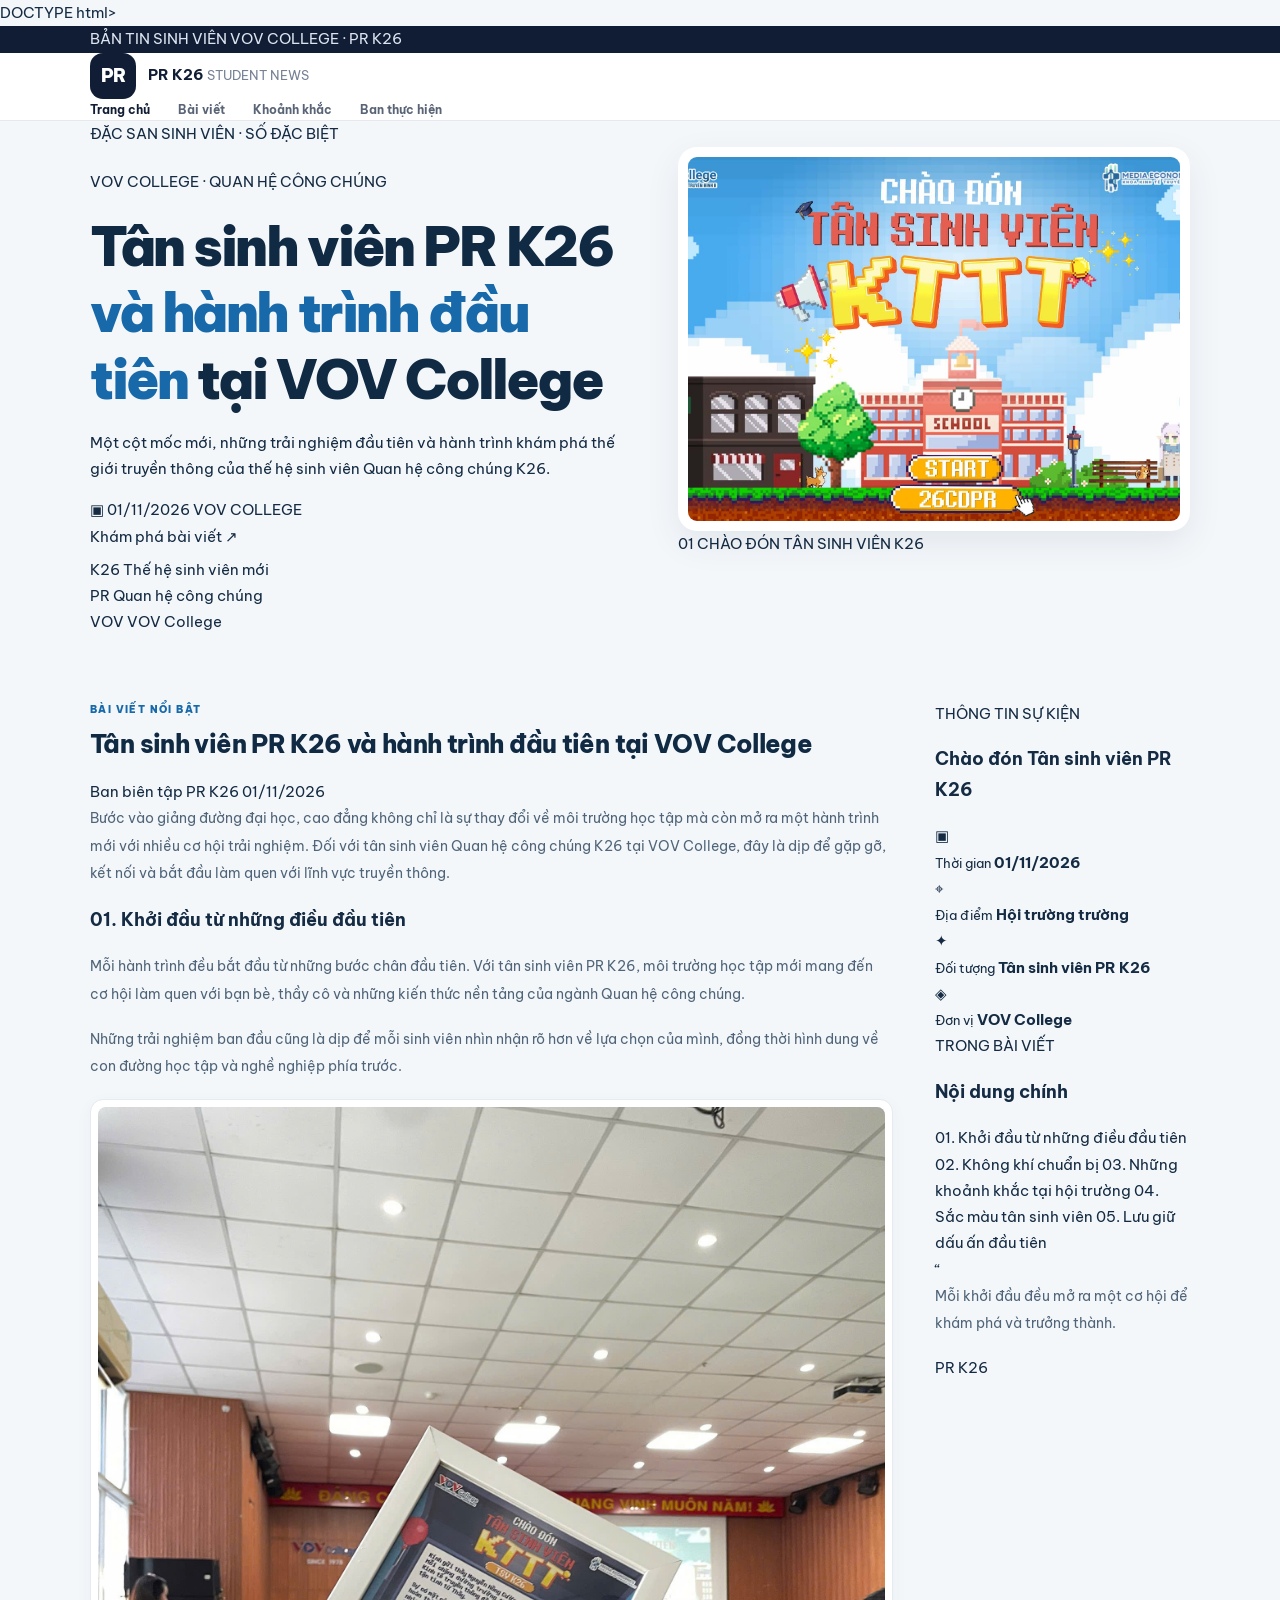
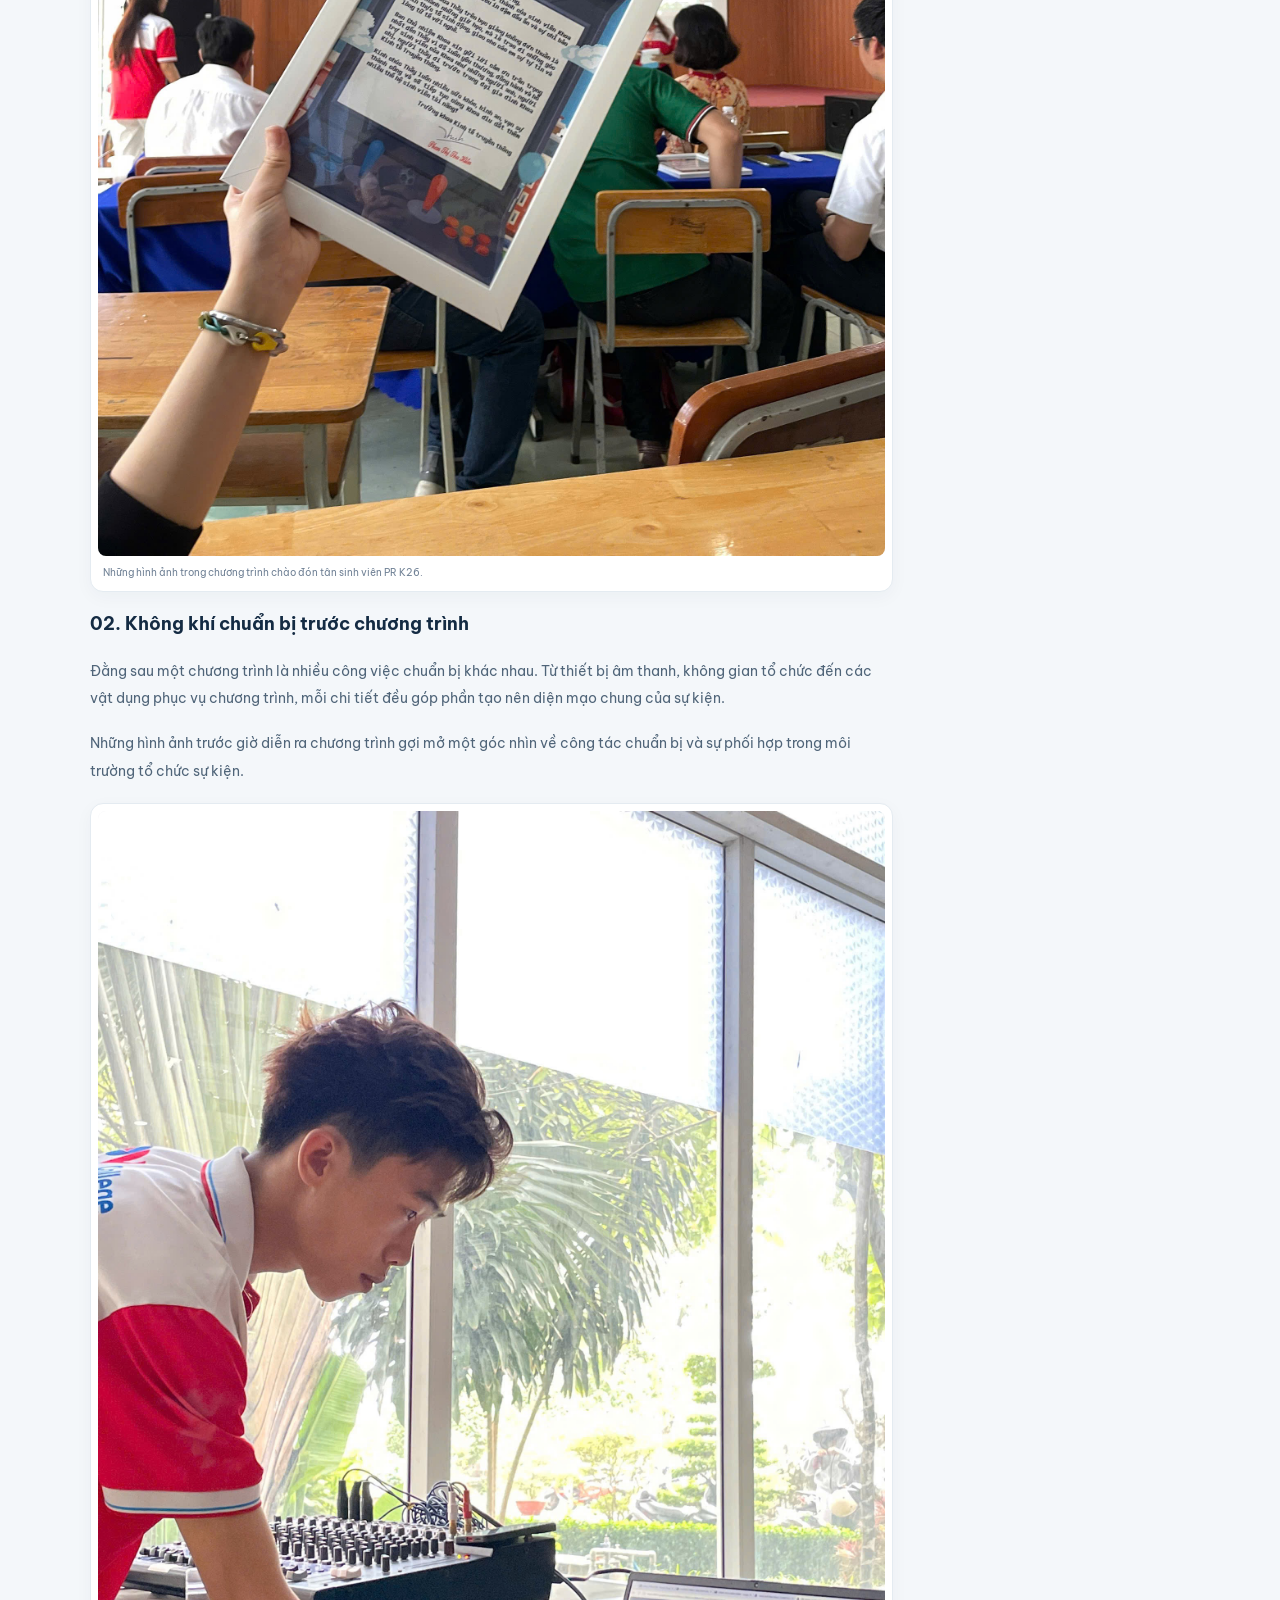
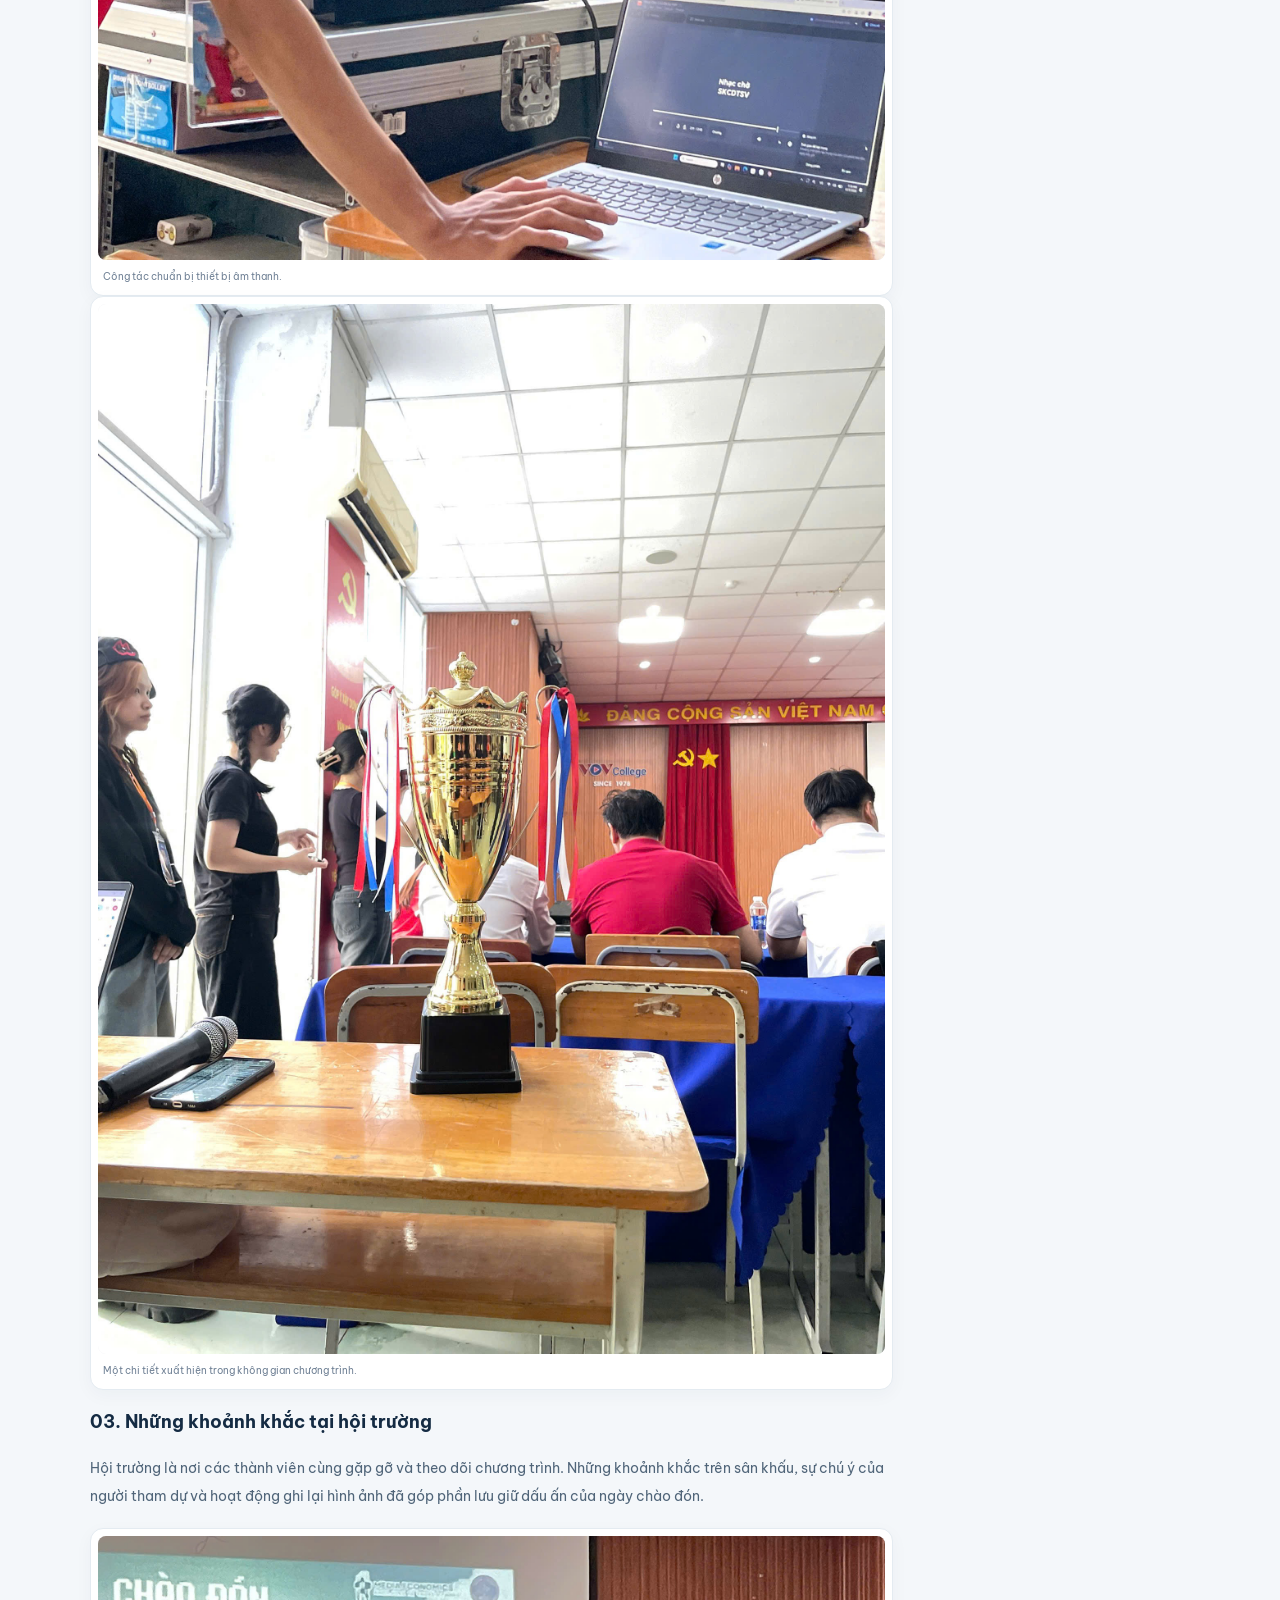
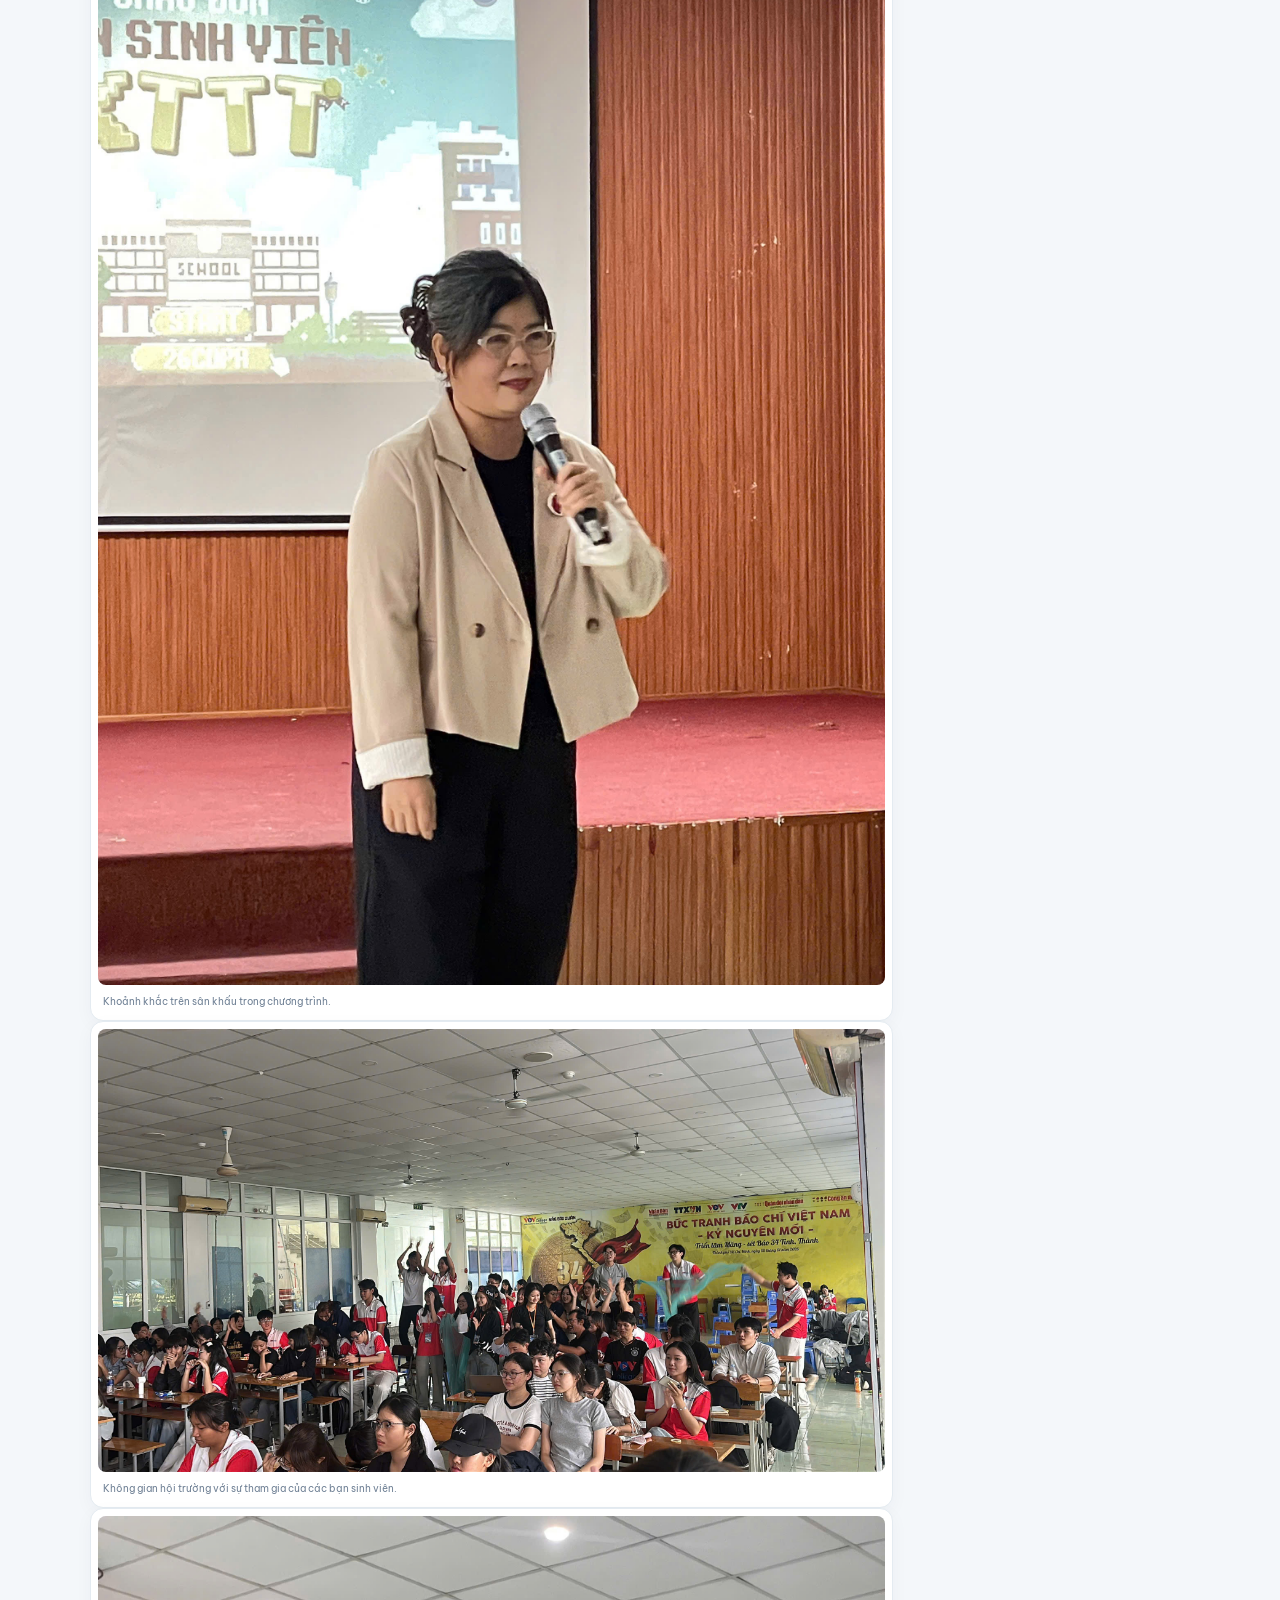
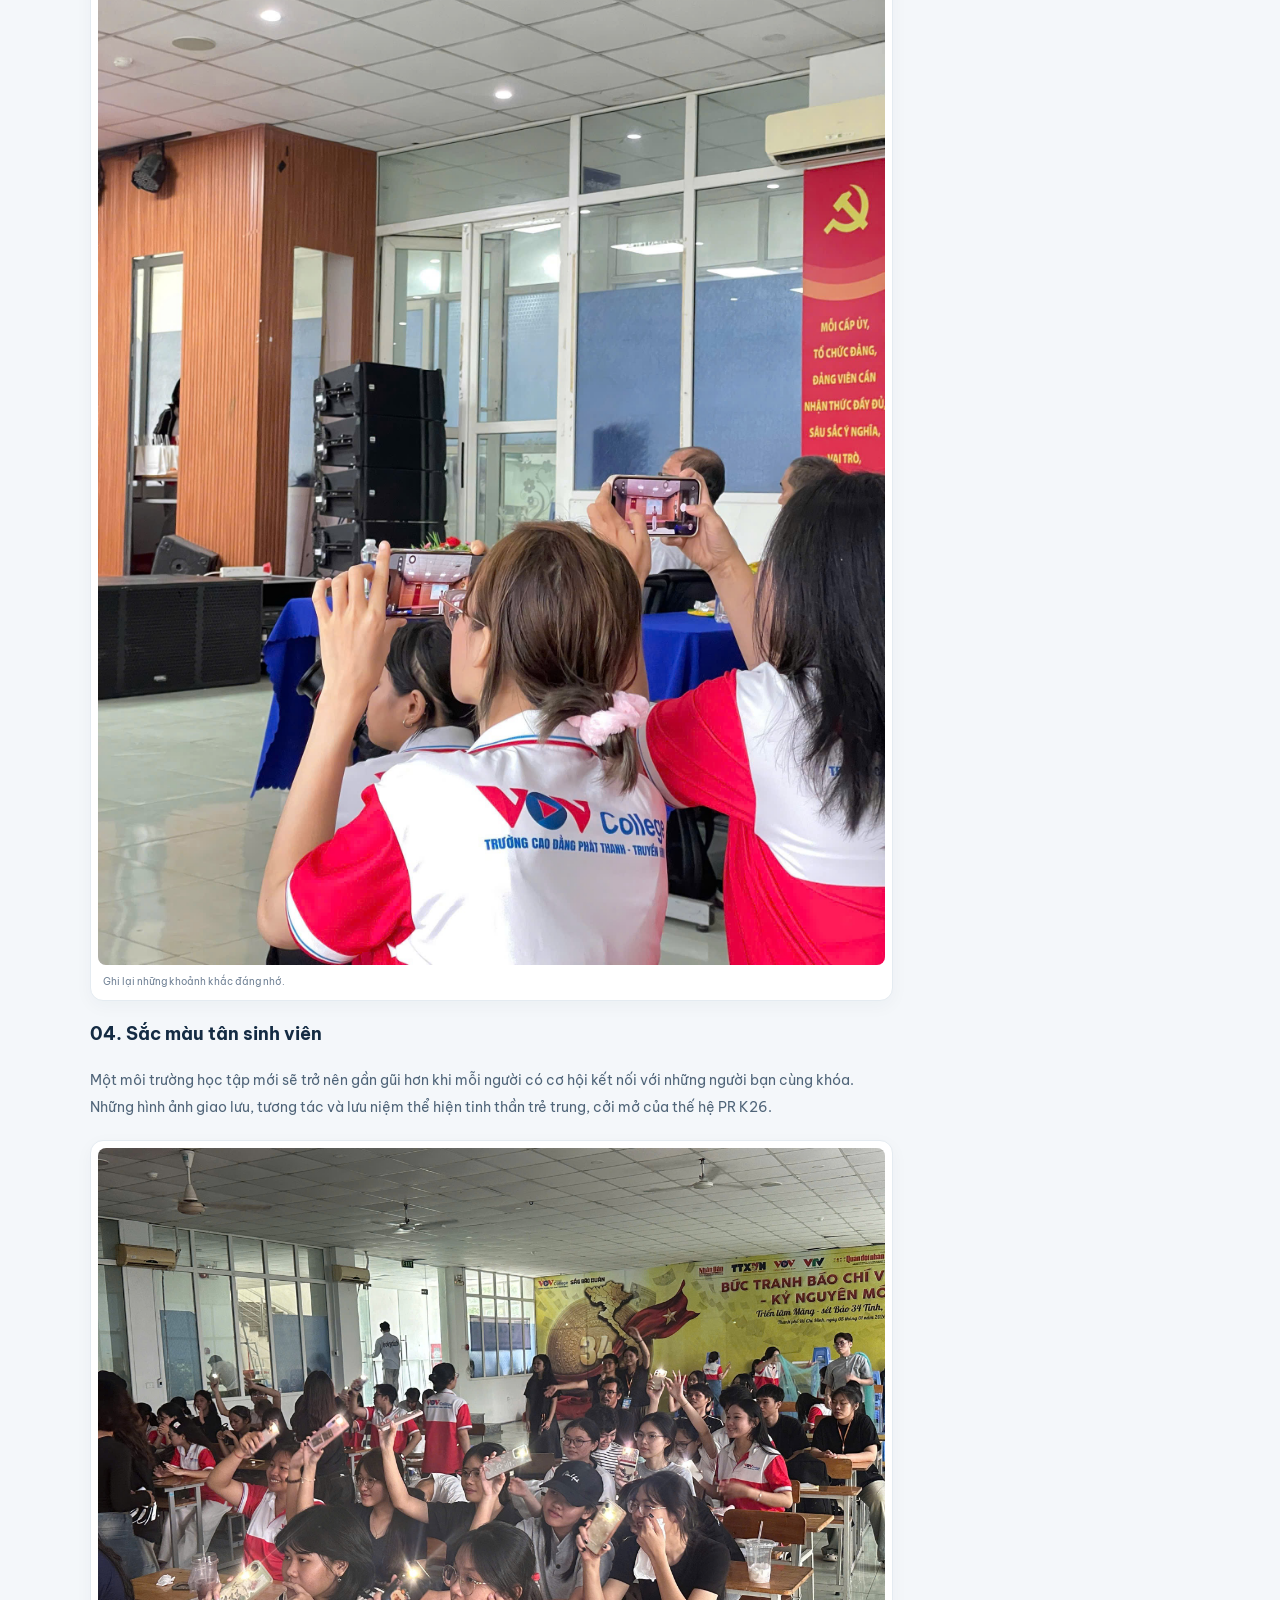
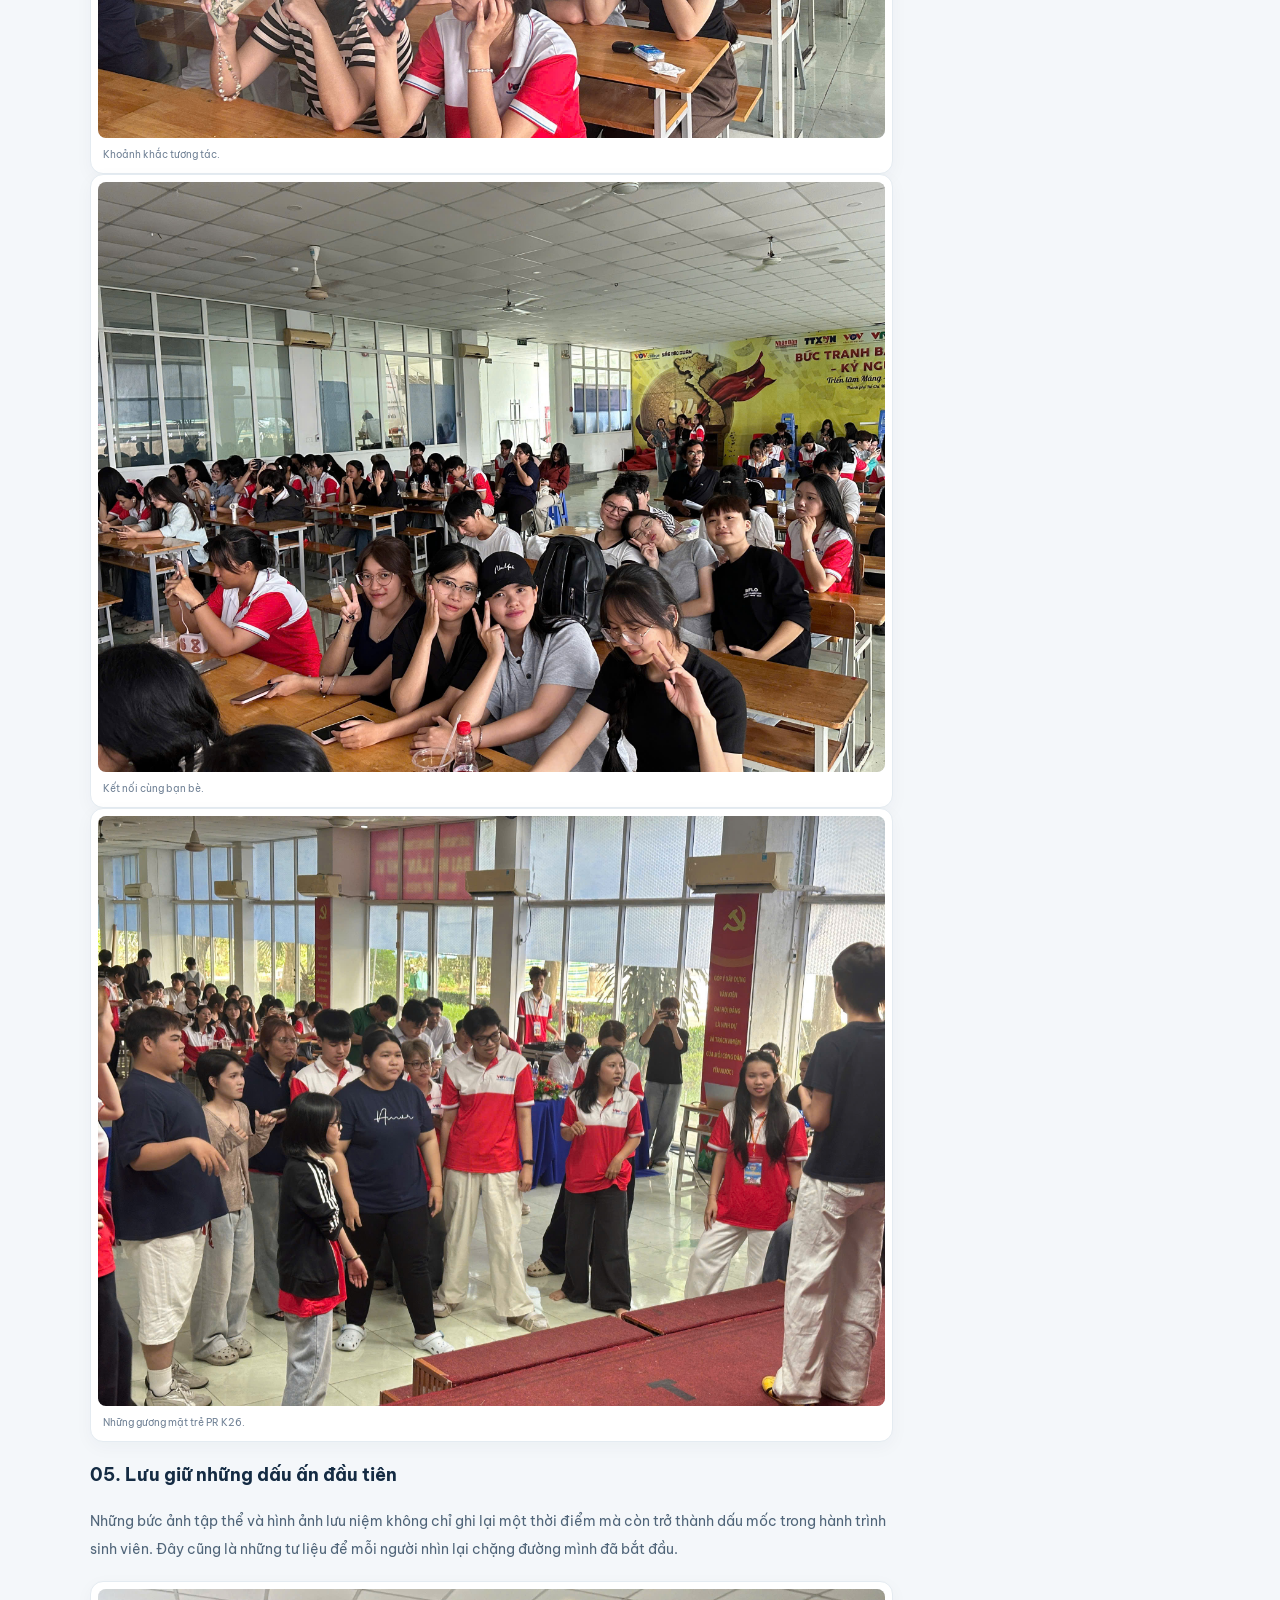
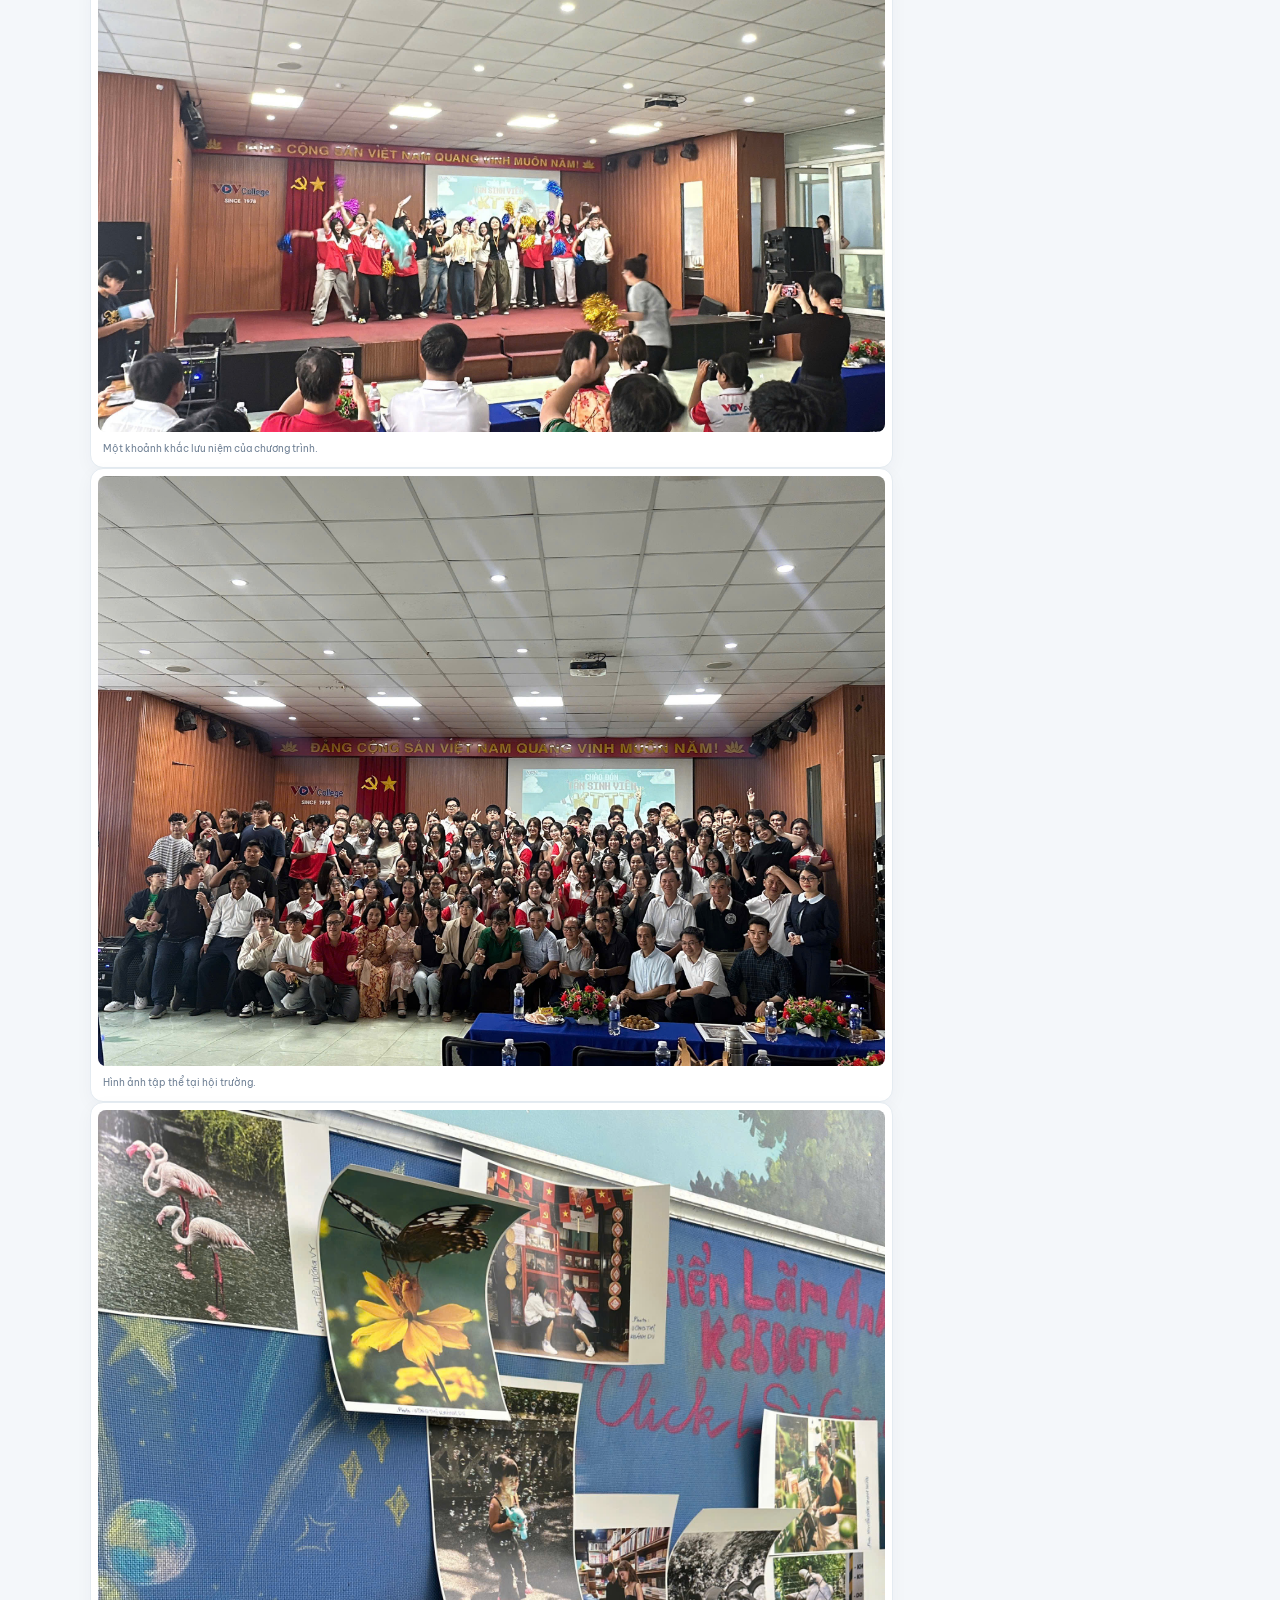
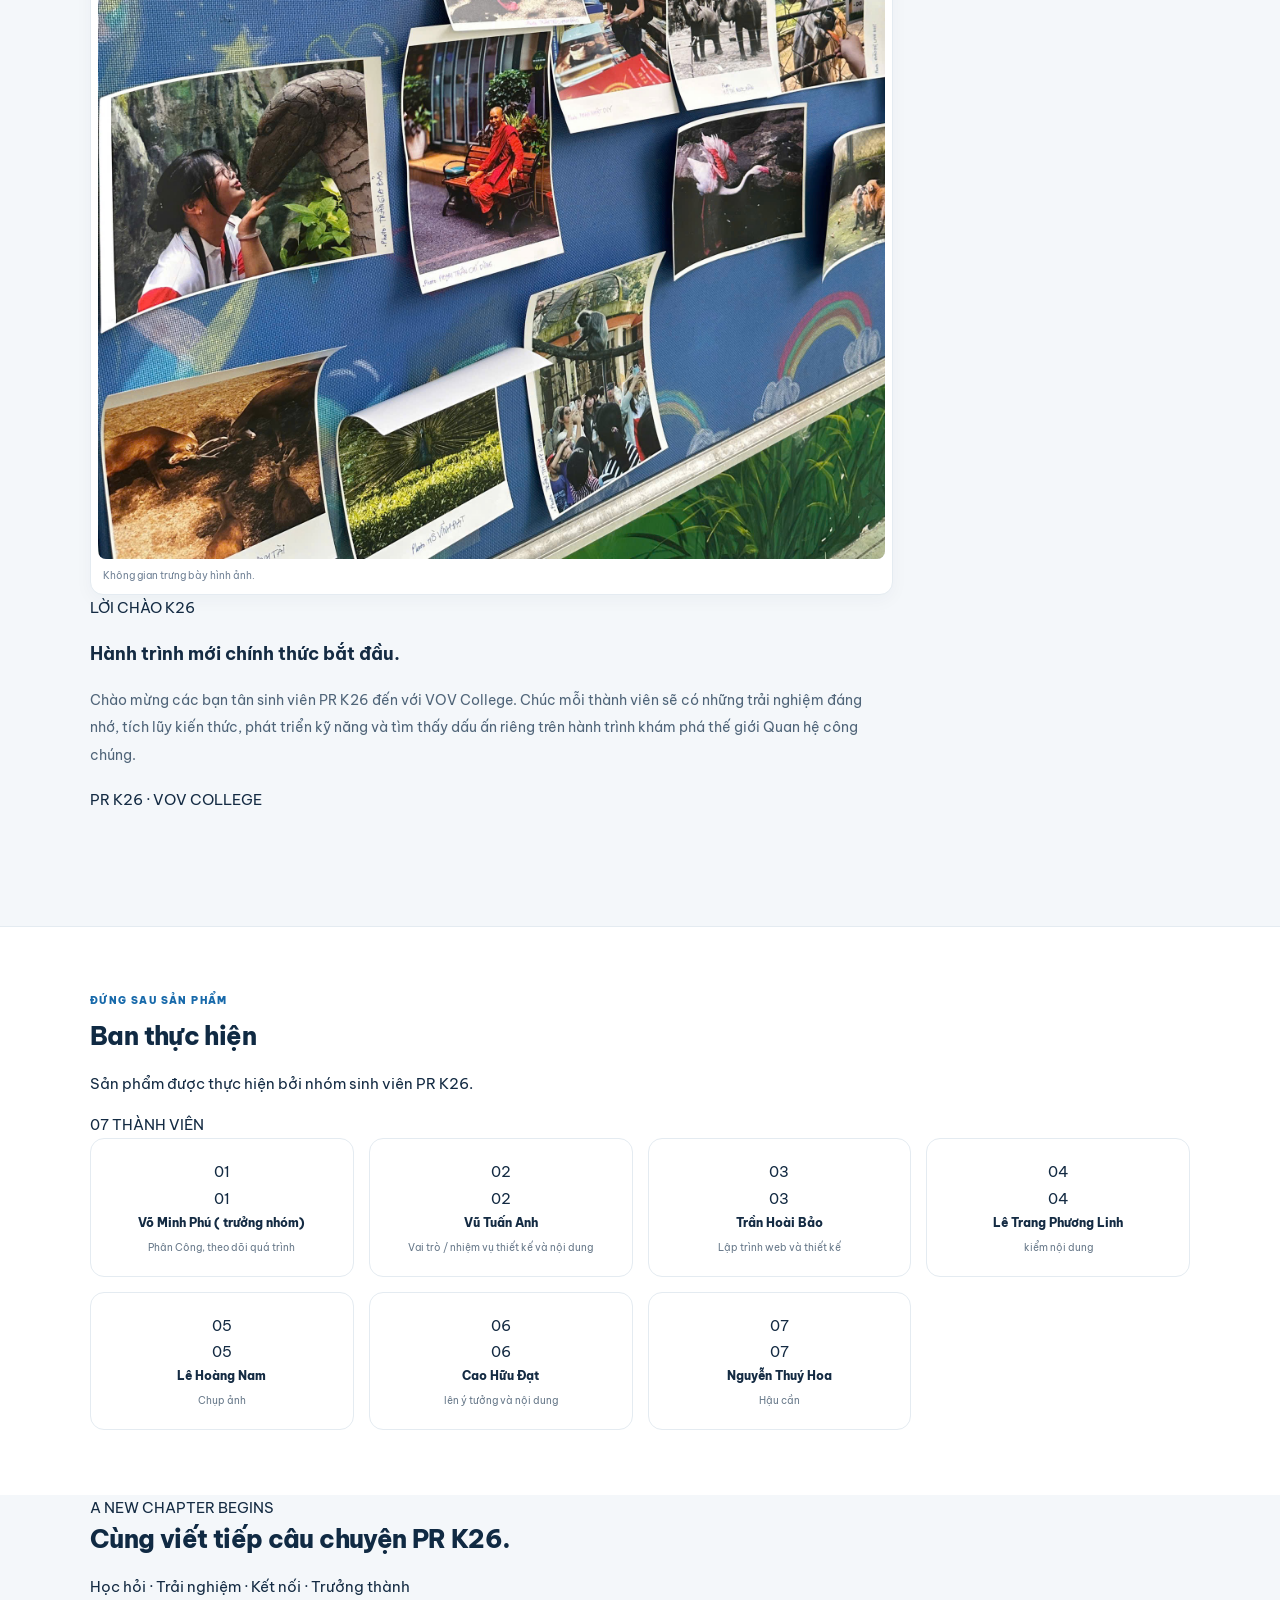
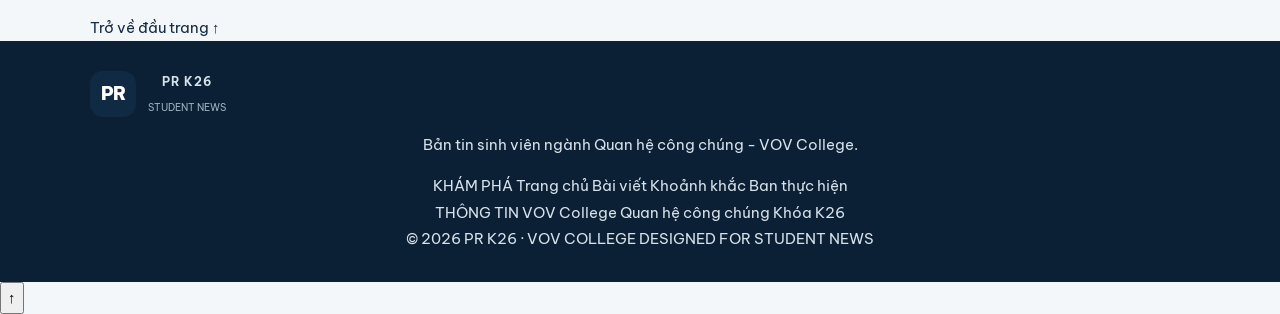
==== commit 0a870fc2: "Add files via upload" ====
--- a/index.html
+++ b/index.html
@@ -888,7 +888,7 @@
 
                         <h3> Võ Minh Phú ( trưởng nhóm) </h3>
 
-                        <p>Vai trò / nhiệm vụ Phân Công, theo dõi quá trình  </p>
+                        <p> Phân Công, theo dõi quá trình  </p>
 
                     </div>
 
@@ -912,7 +912,7 @@
 
                         <h3>Trần Hoài Bảo </h3>
 
-                        <p>Vai trò / nhiệm vụ Lập trình web và thiết kế </p>
+                        <p> Lập trình web và thiết kế </p>
 
                     </div>
 
@@ -924,7 +924,7 @@
 
                         <h3> Lê Trang Phương Linh </h3>
 
-                        <p>Vai trò / nhiệm vụ kiểm nội dung  </p>
+                        <p> kiểm nội dung  </p>
 
                     </div>
 
@@ -936,7 +936,7 @@
 
                         <h3> Lê Hoàng Nam </h3>
 
-                        <p>Vai trò / nhiệm vụ Chụp ảnh </p>
+                        <p> Chụp ảnh </p>
 
                     </div>
 
@@ -948,7 +948,7 @@
 
                         <h3> Cao Hữu Đạt </h3>
 
-                        <p>Vai trò / nhiệm vụ lên ý tưởng và nội dung </p>
+                        <p> lên ý tưởng và nội dung </p>
 
                     </div>
 
@@ -960,7 +960,7 @@
 
                         <h3>Nguyễn Thuý Hoa</h3>
 
-                        <p>Vai trò / nhiệm vụ Hậu cần </p>
+                        <p> Hậu cần </p>
 
                     </div>
 
@@ -1096,4 +1096,4 @@
 
 </body>
 
-</html>+</html>
--- a/style.css
+++ b/style.css
@@ -846,3 +846,119 @@
 transition-duration: .01ms !important;
 }
 }
+/* =========================================
+19. FIX KÍCH THƯỚC ẢNH TRONG BÀI VIẾT
+========================================= */
+
+/* Ảnh đơn: 01, 05, 10... */
+.article-figure img {
+    width: 100%;
+    height: auto;
+    max-height: 360px;
+    aspect-ratio: auto;
+    object-fit: contain;
+    background: #f1f2f4;
+}
+
+/* Ảnh đôi */
+.image-pair .article-figure img {
+    width: 100%;
+    height: auto;
+    max-height: 250px;
+    aspect-ratio: auto;
+    object-fit: contain;
+}
+
+/* Ảnh ba */
+.image-triple .article-figure img {
+    width: 100%;
+    height: auto;
+    max-height: 230px;
+    aspect-ratio: auto;
+    object-fit: contain;
+}
+
+/* Giữ nguyên ảnh 13 */
+.hero-image {
+    width: 100%;
+    aspect-ratio: 4 / 3;
+    object-fit: cover;
+    max-height: none;
+}
+
+/* =========================================
+20. KHẮC PHỤC MÀU THANH ĐẦU TRANG
+========================================= */
+
+/* Thanh thông tin trên cùng */
+.top-strip {
+    background: #101d35 !important;
+    color: #dce4f0 !important;
+}
+
+.top-strip span {
+    color: #dce4f0 !important;
+}
+
+/* Thanh điều hướng */
+.site-header {
+    background: rgba(255, 255, 255, 0.97) !important;
+    border-bottom: 1px solid #e6e8ec;
+}
+
+/* Logo PR */
+.site-header .brand-mark {
+    background: #101d35 !important;
+    color: #ffffff !important;
+}
+
+/* Tên PR K26 */
+.site-header .brand-text strong {
+    color: #101d35 !important;
+}
+
+/* Dòng STUDENT NEWS */
+.site-header .brand-text small {
+    color: #778195 !important;
+}
+
+/* Các mục menu */
+.site-header .nav-link {
+    color: #596477 !important;
+}
+
+.site-header .nav-link:hover,
+.site-header .nav-link.active {
+    color: #101d35 !important;
+}
+
+/* Nút menu điện thoại */
+.site-header .menu-toggle {
+    background: #ffffff;
+}
+
+.site-header .menu-toggle span {
+    background: #101d35;
+}
+
+/* =========================================
+21. TỐI ƯU HIỂN THỊ TRÊN ĐIỆN THOẠI
+========================================= */
+
+@media (max-width: 560px) {
+    .article-figure img {
+        max-height: 280px;
+    }
+
+    .image-pair .article-figure img {
+        max-height: 190px;
+    }
+
+    .image-triple .article-figure img {
+        max-height: 200px;
+    }
+
+    .site-header .brand-text strong {
+        font-size: 15px;
+    }
+}
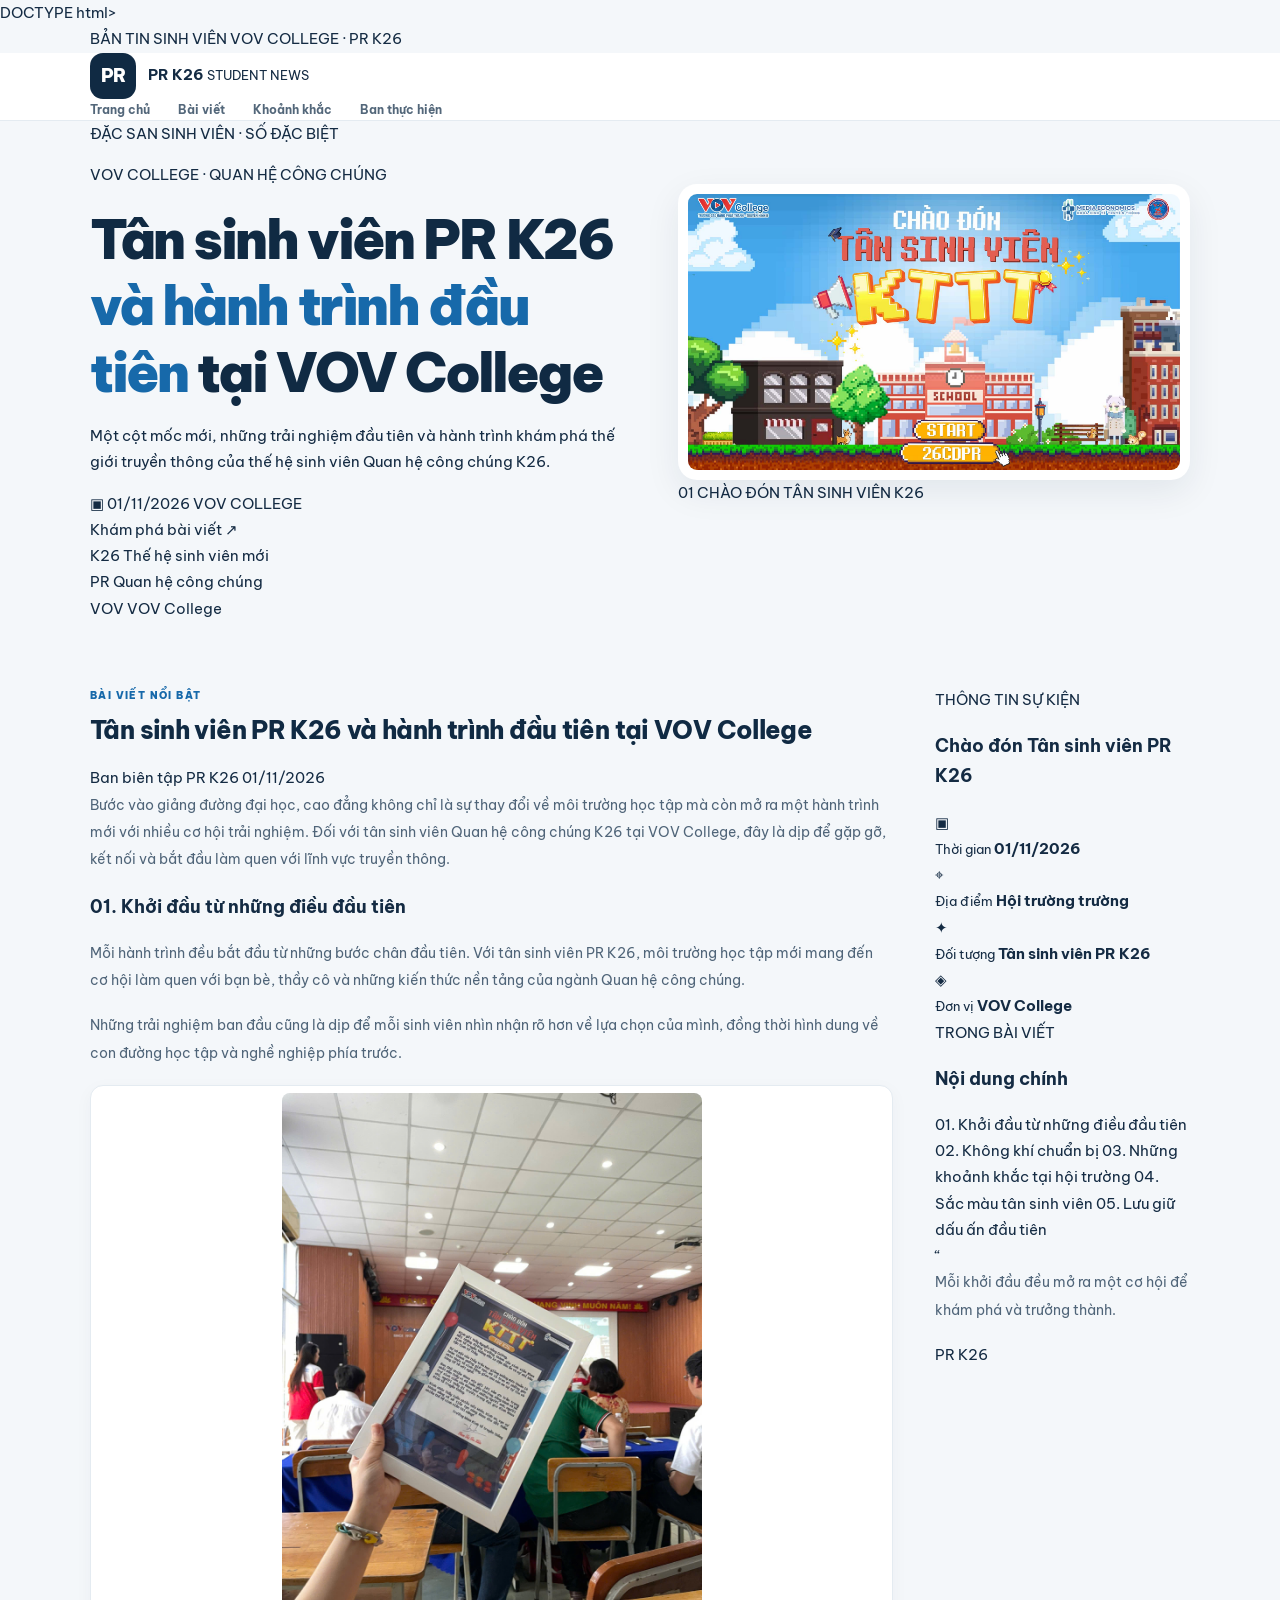
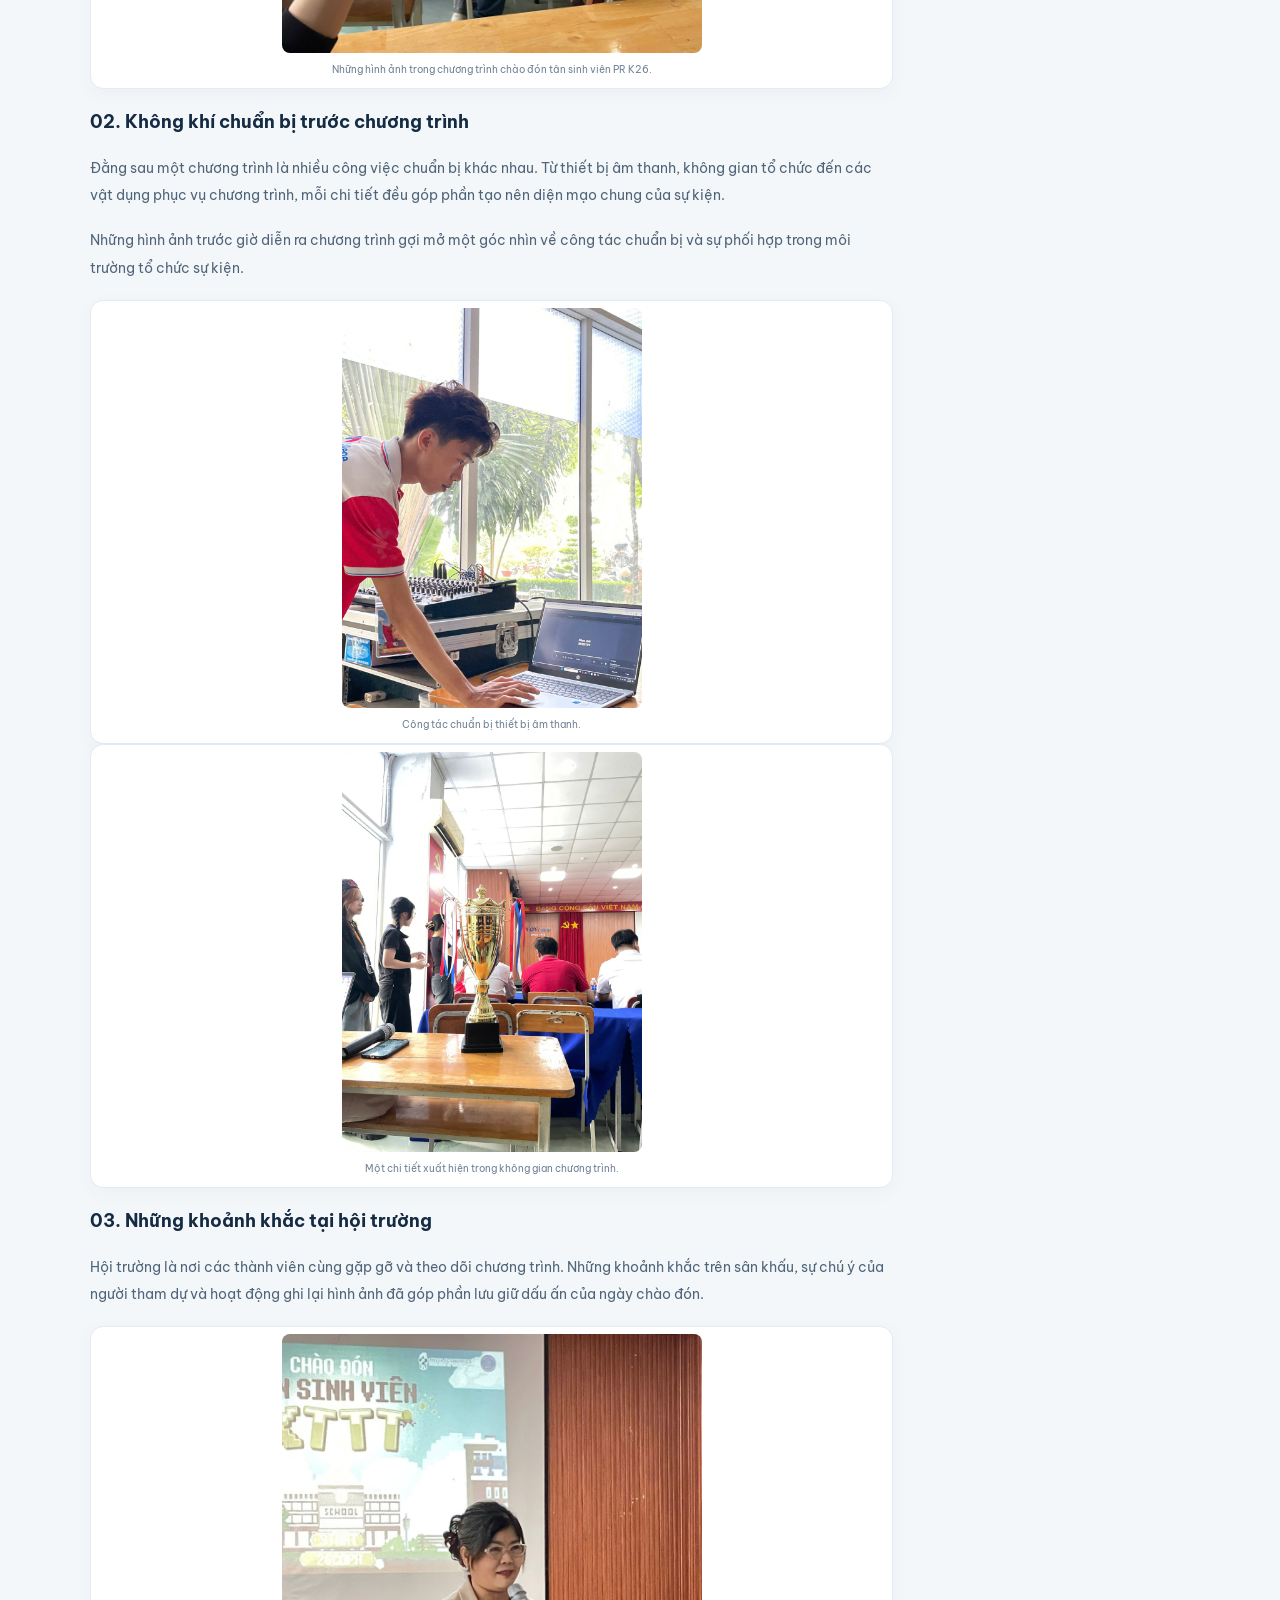
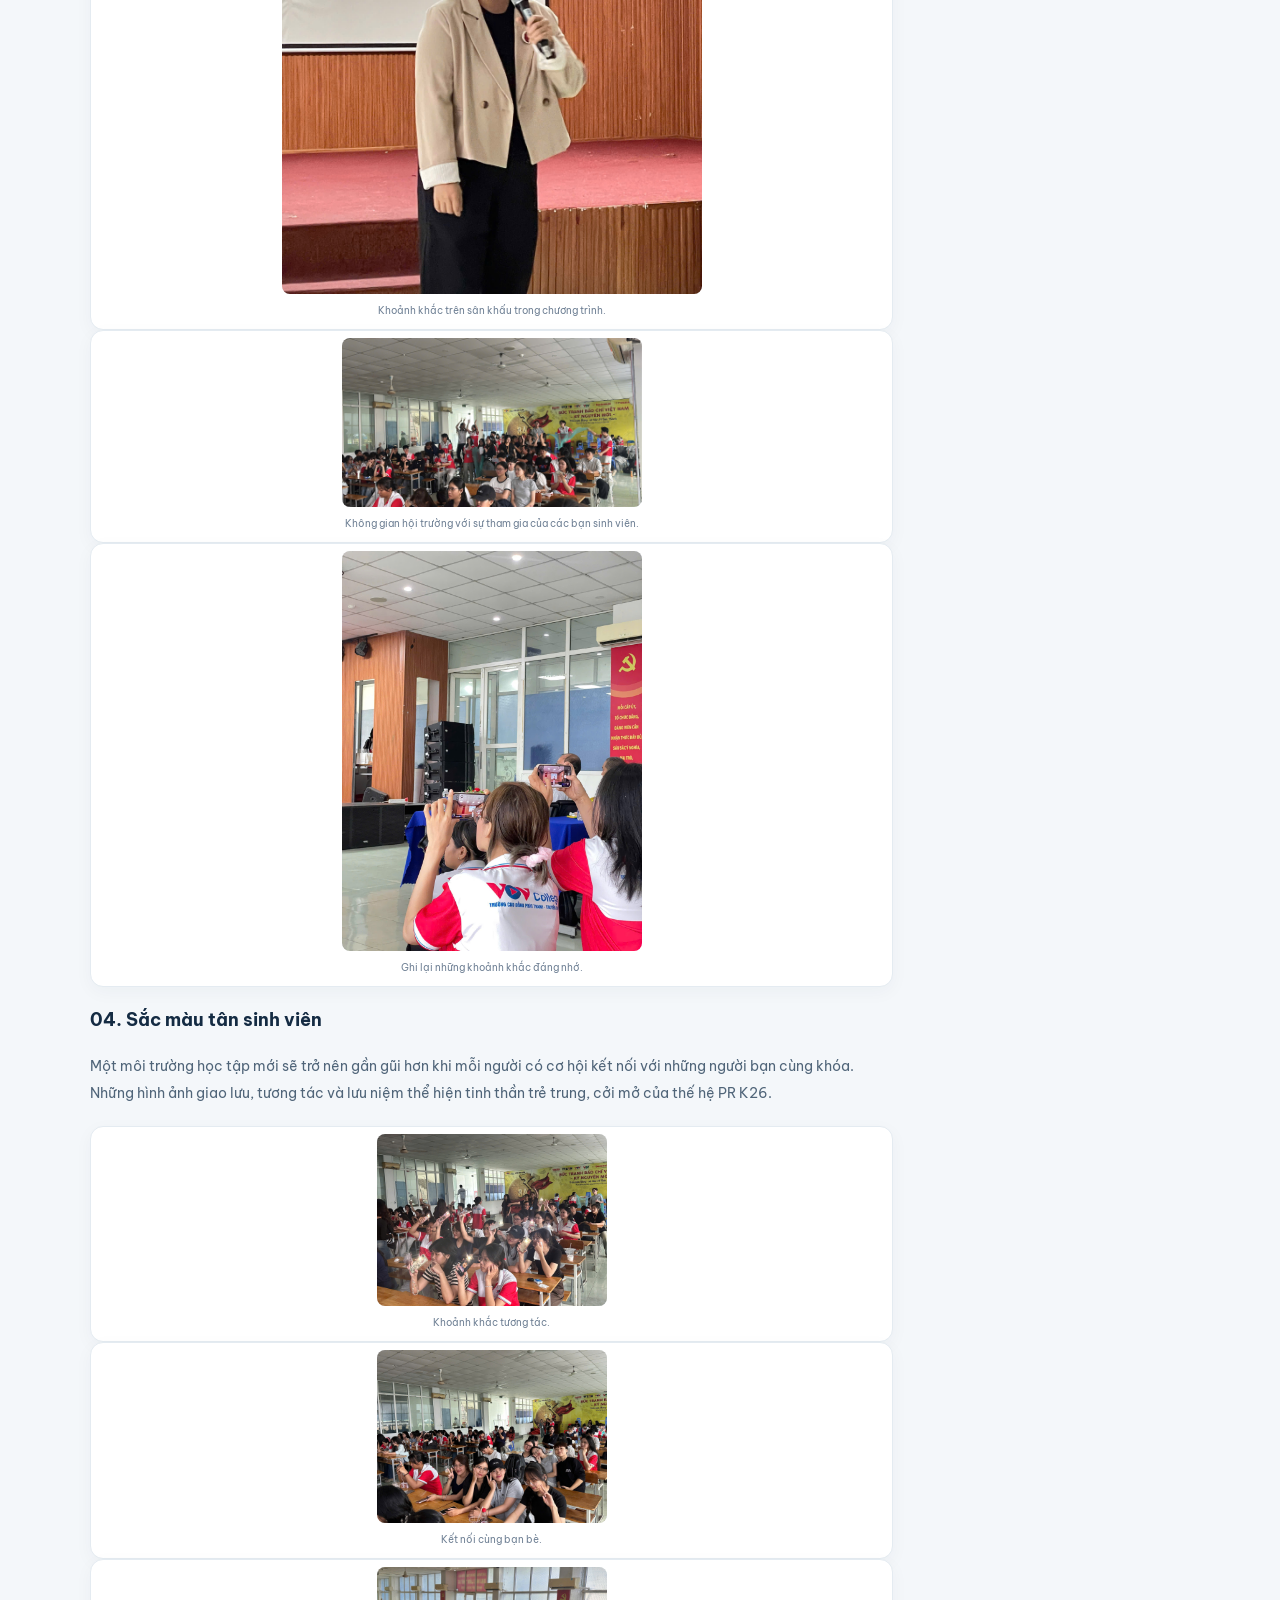
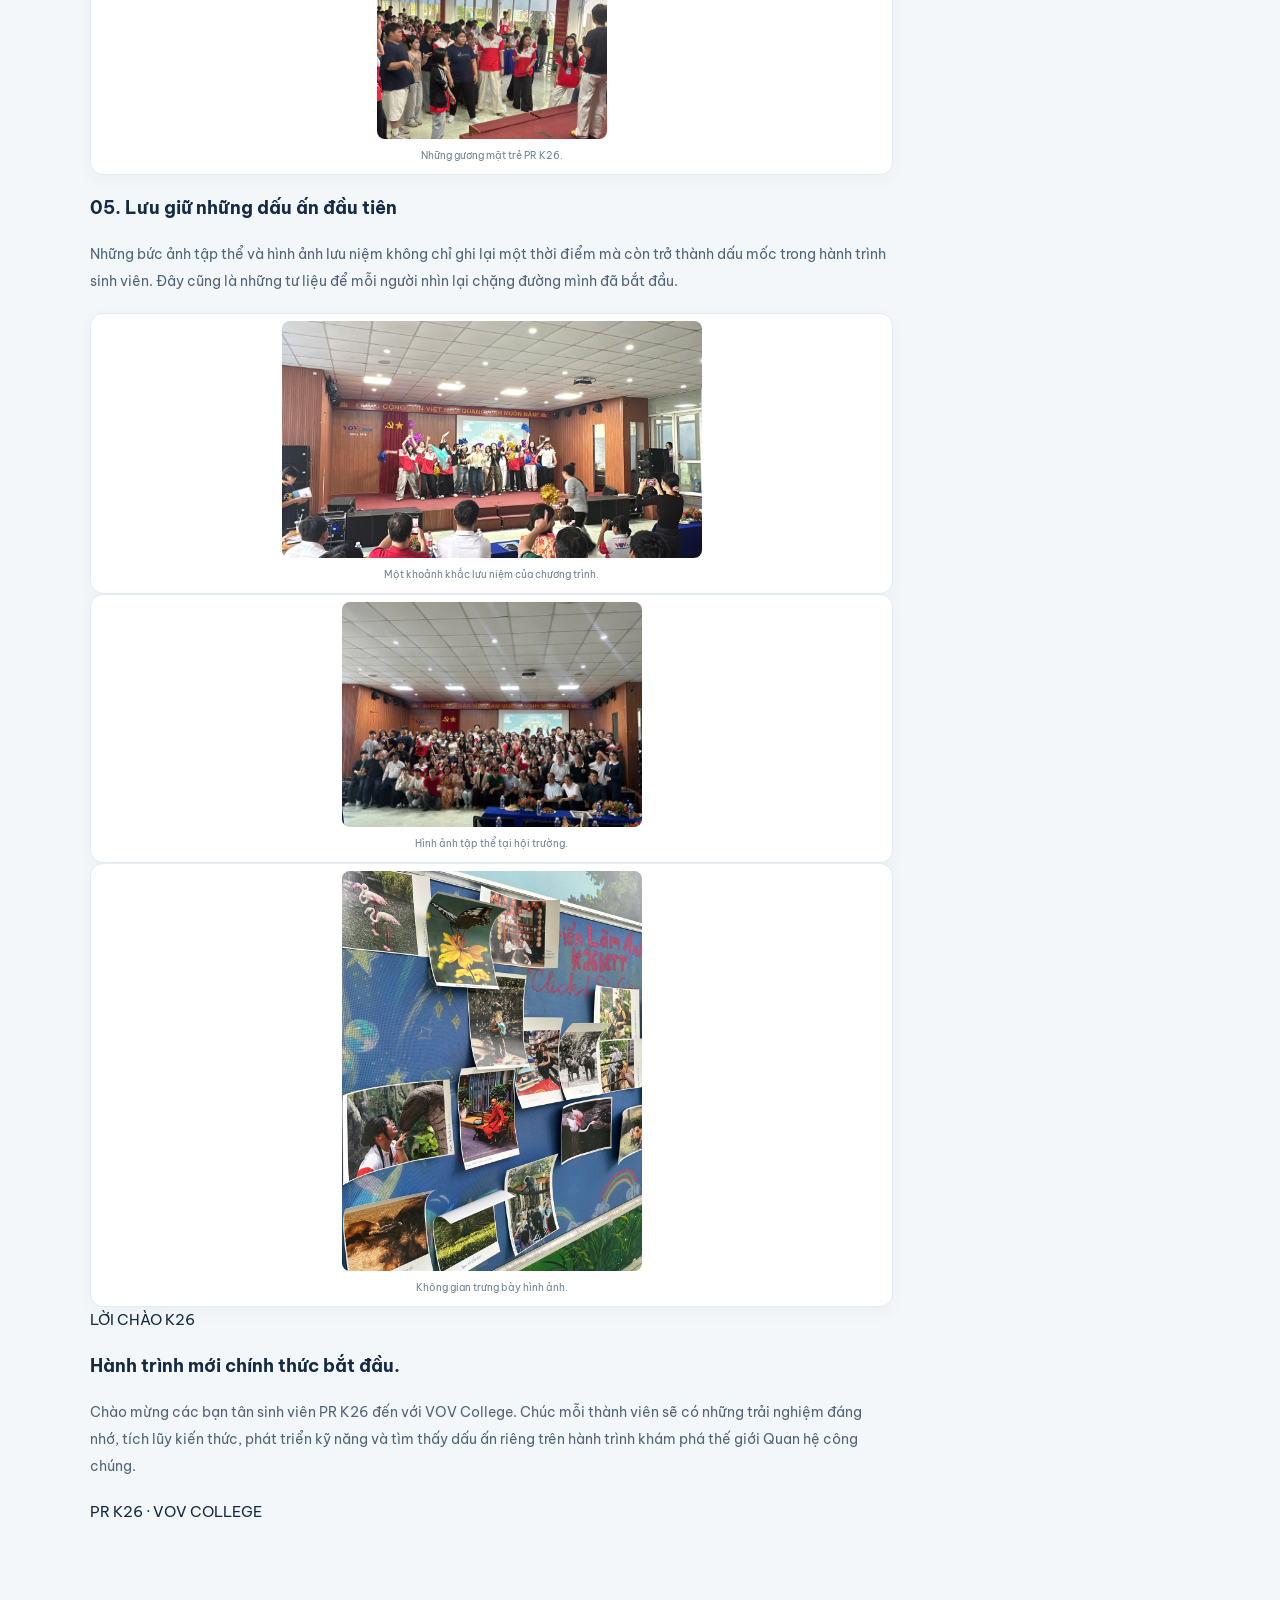
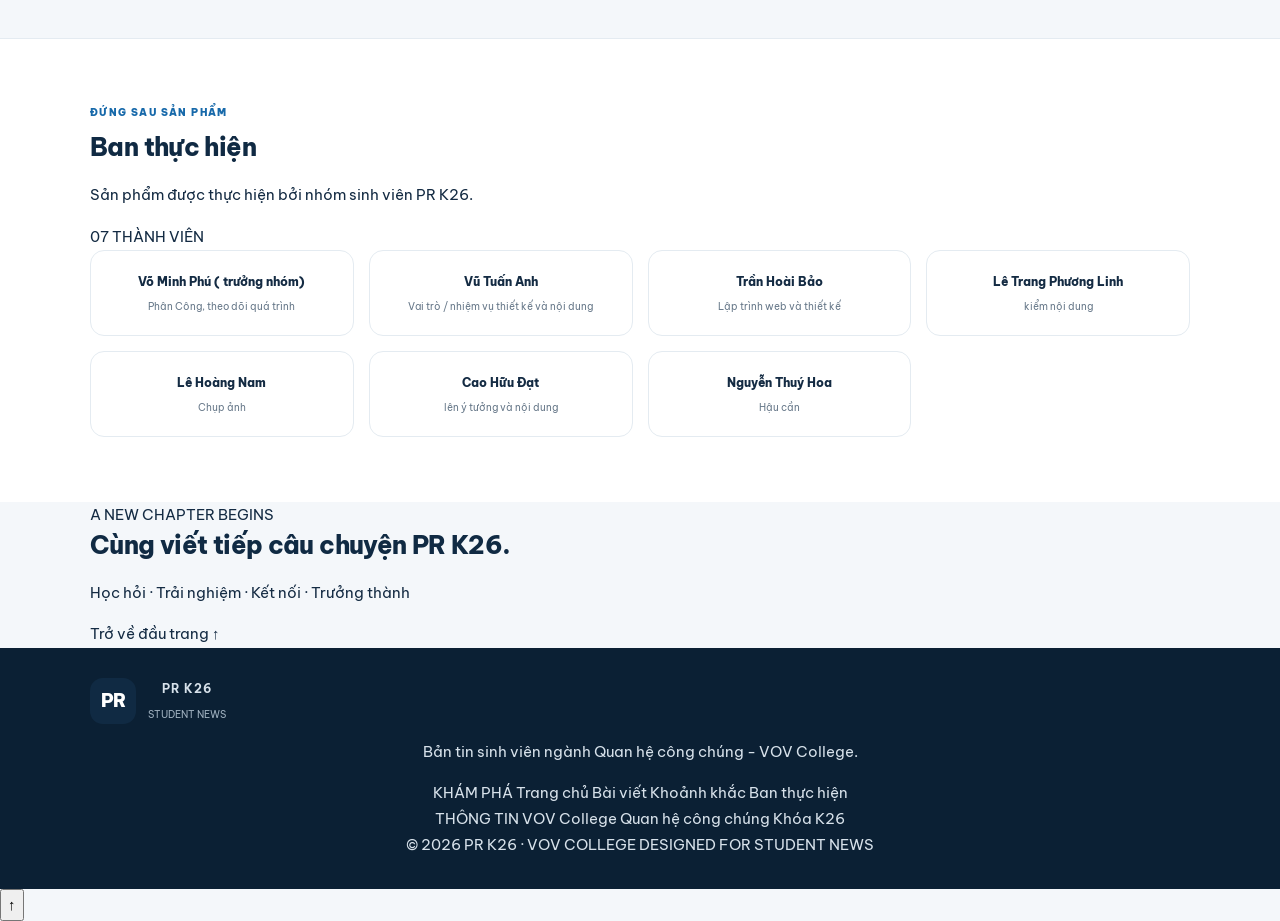
==== commit fa9dbf3e: "Update print statement from 'Hello' to 'Goodbye'" ====
--- a/index.html
+++ b/index.html
@@ -882,9 +882,9 @@
 
                     <div class="team-card">
 
-                        <span class="team-number">01</span>
-
-                        <div class="team-avatar">01</div>
+                        <span class="team-number"></span>
+
+                        <div class="team-avatar"></div>
 
                         <h3> Võ Minh Phú ( trưởng nhóm) </h3>
 
@@ -894,9 +894,9 @@
 
                     <div class="team-card">
 
-                        <span class="team-number">02</span>
-
-                        <div class="team-avatar">02</div>
+                        <span class="team-number"></span>
+
+                        <div class="team-avatar"></div>
 
                         <h3> Vũ Tuấn Anh </h3>
 
@@ -906,9 +906,9 @@
 
                     <div class="team-card">
 
-                        <span class="team-number">03</span>
-
-                        <div class="team-avatar">03</div>
+                        <span class="team-number"></span>
+
+                        <div class="team-avatar"></div>
 
                         <h3>Trần Hoài Bảo </h3>
 
@@ -918,9 +918,9 @@
 
                     <div class="team-card">
 
-                        <span class="team-number">04</span>
-
-                        <div class="team-avatar">04</div>
+                        <span class="team-number"></span>
+
+                        <div class="team-avatar"></div>
 
                         <h3> Lê Trang Phương Linh </h3>
 
@@ -930,9 +930,9 @@
 
                     <div class="team-card">
 
-                        <span class="team-number">05</span>
-
-                        <div class="team-avatar">05</div>
+                        <span class="team-number"></span>
+
+                        <div class="team-avatar"></div>
 
                         <h3> Lê Hoàng Nam </h3>
 
@@ -942,9 +942,9 @@
 
                     <div class="team-card">
 
-                        <span class="team-number">06</span>
-
-                        <div class="team-avatar">06</div>
+                        <span class="team-number"></span>
+
+                        <div class="team-avatar"></div>
 
                         <h3> Cao Hữu Đạt </h3>
 
@@ -954,9 +954,9 @@
 
                     <div class="team-card">
 
-                        <span class="team-number">07</span>
-
-                        <div class="team-avatar">07</div>
+                        <span class="team-number"></span>
+
+                        <div class="team-avatar"></div>
 
                         <h3>Nguyễn Thuý Hoa</h3>
 
--- a/style.css
+++ b/style.css
@@ -846,119 +846,52 @@
 transition-duration: .01ms !important;
 }
 }
-/* =========================================
-19. FIX KÍCH THƯỚC ẢNH TRONG BÀI VIẾT
-========================================= */
-
-/* Ảnh đơn: 01, 05, 10... */
+/* THU NHỎ ẢNH 01–12 */
+.article-figure {
+    display: flex;
+    flex-direction: column;
+    align-items: center;
+}
+
 .article-figure img {
-    width: 100%;
+    display: block;
+    width: 60%;
+    max-width: 420px;
     height: auto;
-    max-height: 360px;
+    max-height: 240px;
     aspect-ratio: auto;
     object-fit: contain;
-    background: #f1f2f4;
-}
-
-/* Ảnh đôi */
+    margin: 0 auto;
+}
+
+/* ẢNH ĐÔI */
 .image-pair .article-figure img {
-    width: 100%;
-    height: auto;
-    max-height: 250px;
-    aspect-ratio: auto;
-    object-fit: contain;
-}
-
-/* Ảnh ba */
+    width: 70%;
+    max-width: 300px;
+    max-height: 190px;
+}
+
+/* ẢNH BA */
 .image-triple .article-figure img {
-    width: 100%;
-    height: auto;
-    max-height: 230px;
-    aspect-ratio: auto;
-    object-fit: contain;
-}
-
-/* Giữ nguyên ảnh 13 */
-.hero-image {
-    width: 100%;
-    aspect-ratio: 4 / 3;
-    object-fit: cover;
-    max-height: none;
-}
-
-/* =========================================
-20. KHẮC PHỤC MÀU THANH ĐẦU TRANG
-========================================= */
-
-/* Thanh thông tin trên cùng */
-.top-strip {
-    background: #101d35 !important;
-    color: #dce4f0 !important;
-}
-
-.top-strip span {
-    color: #dce4f0 !important;
-}
-
-/* Thanh điều hướng */
-.site-header {
-    background: rgba(255, 255, 255, 0.97) !important;
-    border-bottom: 1px solid #e6e8ec;
-}
-
-/* Logo PR */
-.site-header .brand-mark {
-    background: #101d35 !important;
-    color: #ffffff !important;
-}
-
-/* Tên PR K26 */
-.site-header .brand-text strong {
-    color: #101d35 !important;
-}
-
-/* Dòng STUDENT NEWS */
-.site-header .brand-text small {
-    color: #778195 !important;
-}
-
-/* Các mục menu */
-.site-header .nav-link {
-    color: #596477 !important;
-}
-
-.site-header .nav-link:hover,
-.site-header .nav-link.active {
-    color: #101d35 !important;
-}
-
-/* Nút menu điện thoại */
-.site-header .menu-toggle {
-    background: #ffffff;
-}
-
-.site-header .menu-toggle span {
-    background: #101d35;
-}
-
-/* =========================================
-21. TỐI ƯU HIỂN THỊ TRÊN ĐIỆN THOẠI
-========================================= */
-
+    width: 75%;
+    max-width: 230px;
+    max-height: 170px;
+}
+
+/* MOBILE */
 @media (max-width: 560px) {
     .article-figure img {
-        max-height: 280px;
-    }
-
-    .image-pair .article-figure img {
-        max-height: 190px;
-    }
-
-    .image-triple .article-figure img {
+        width: 85%;
         max-height: 200px;
     }
 
-    .site-header .brand-text strong {
-        font-size: 15px;
+    .image-pair .article-figure img {
+        width: 85%;
+        max-height: 160px;
     }
-}
+
+    .image-triple .article-figure img {
+        width: 90%;
+        max-height: 150px;
+    }
+}
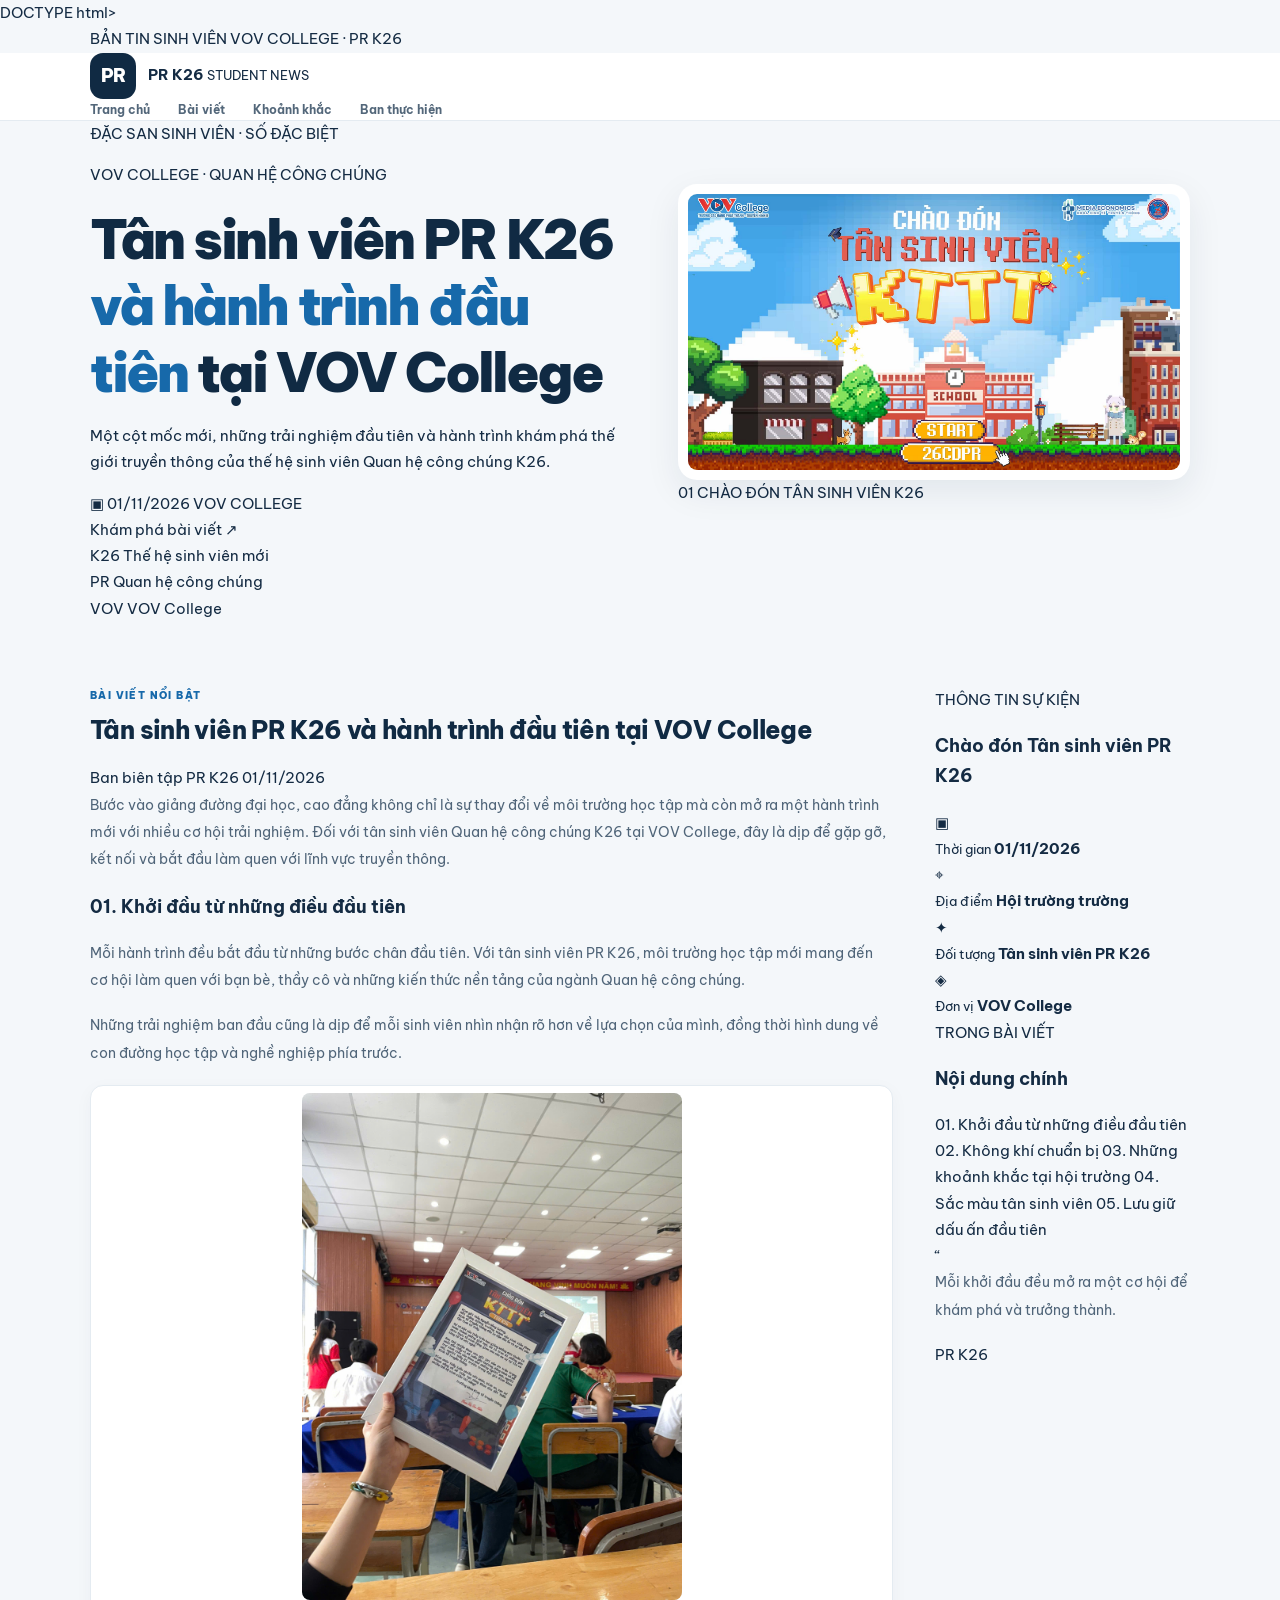
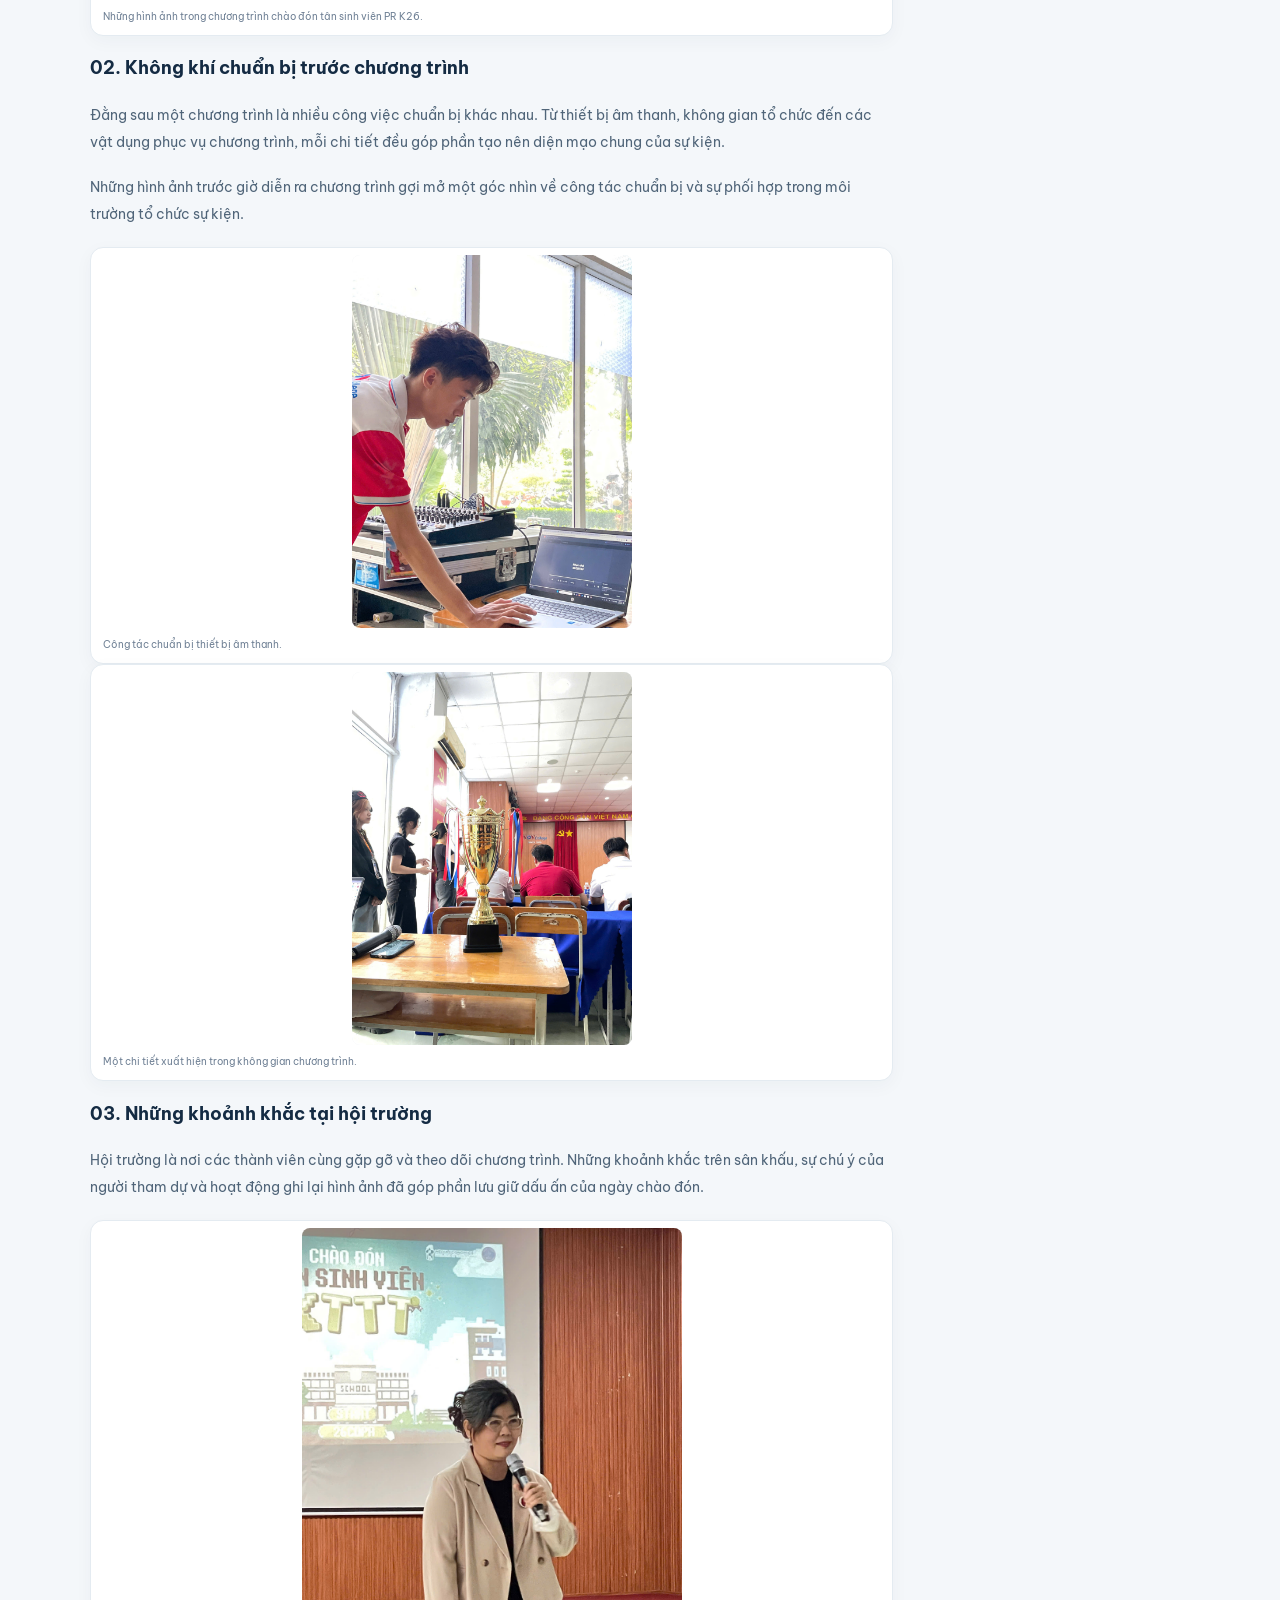
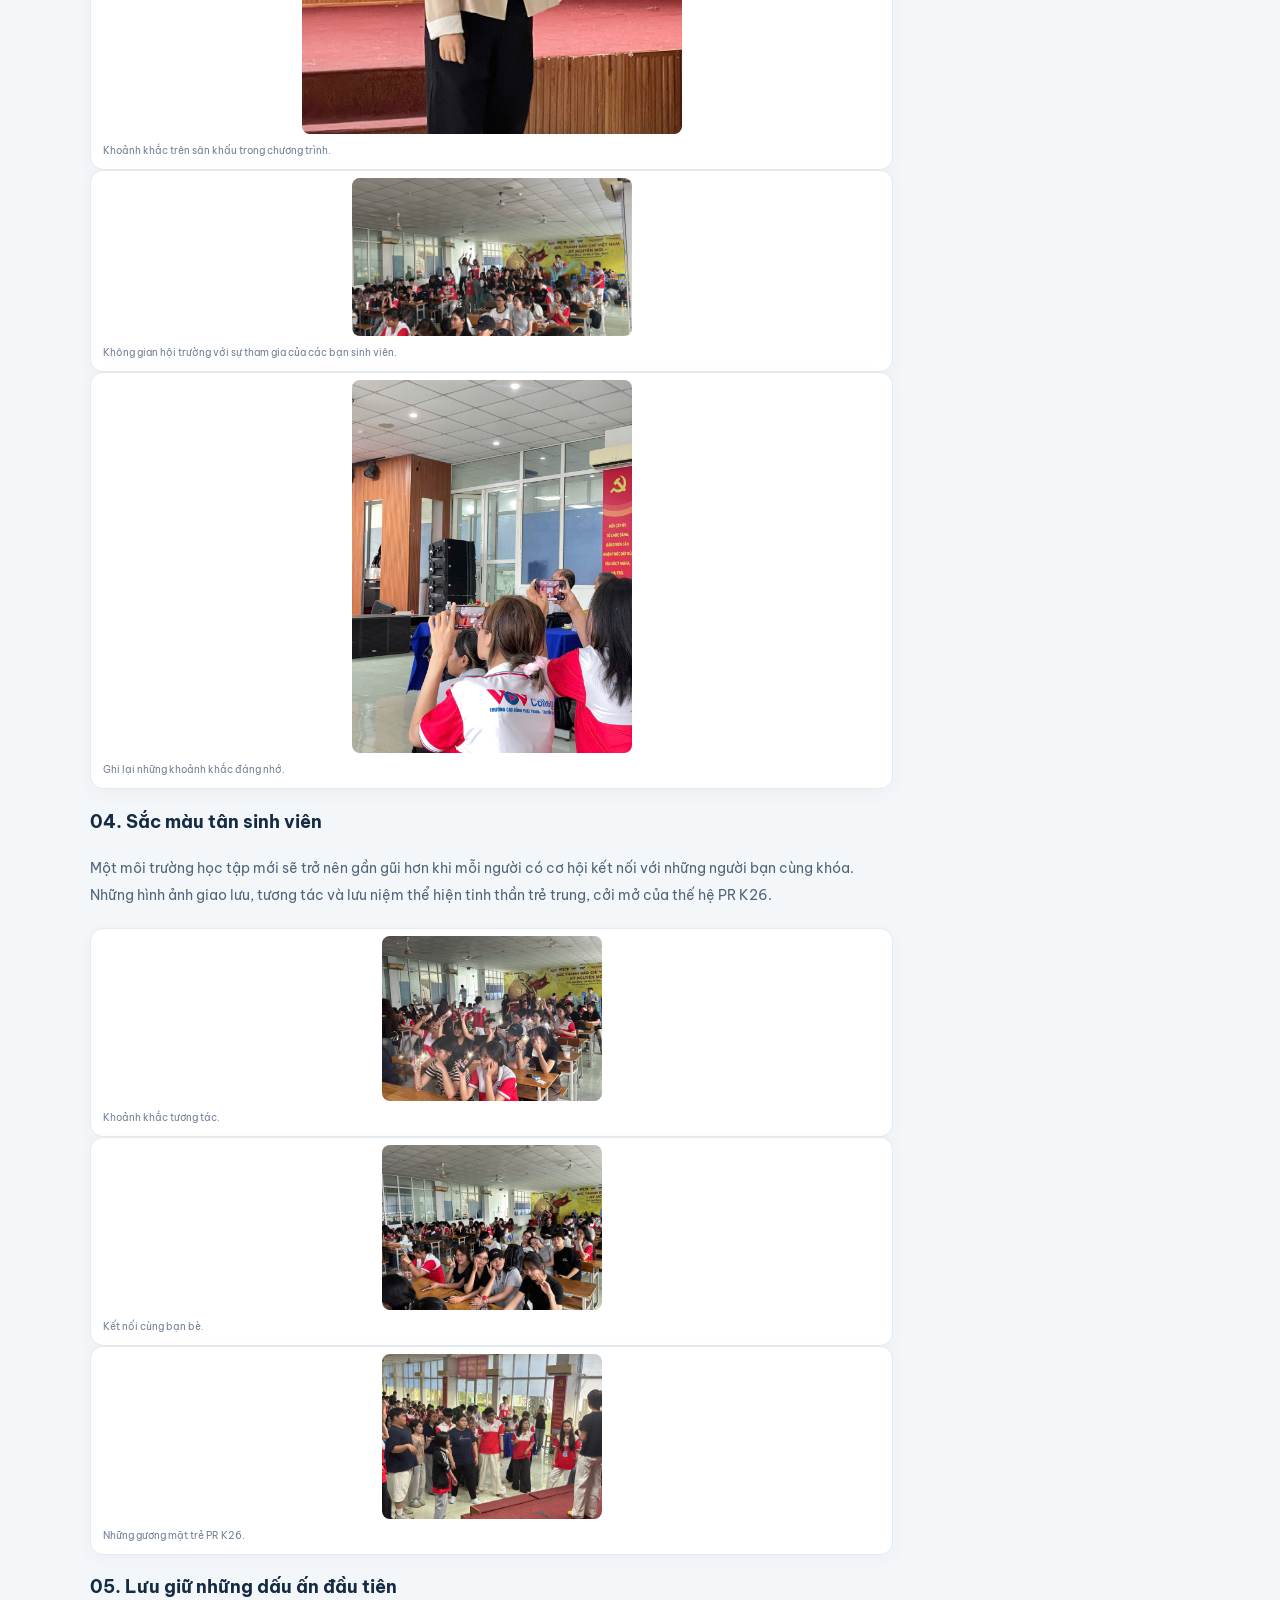
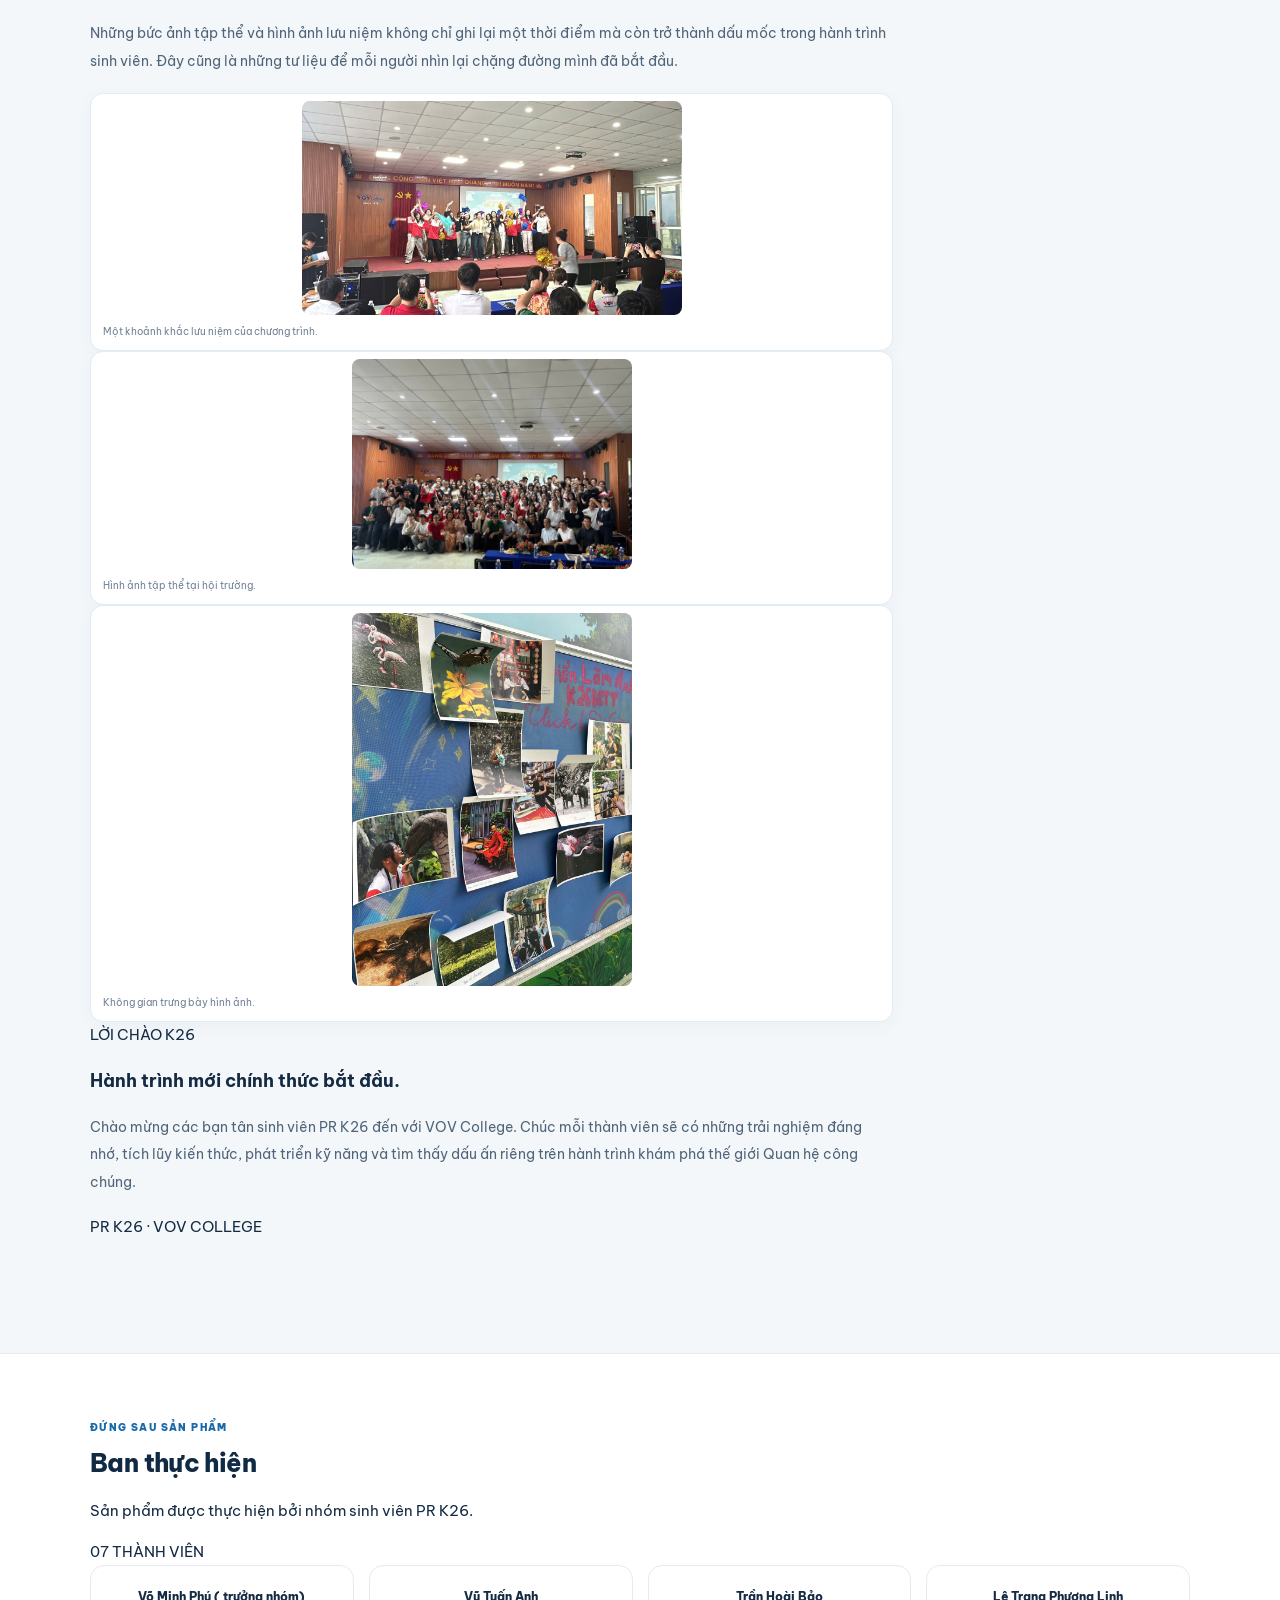
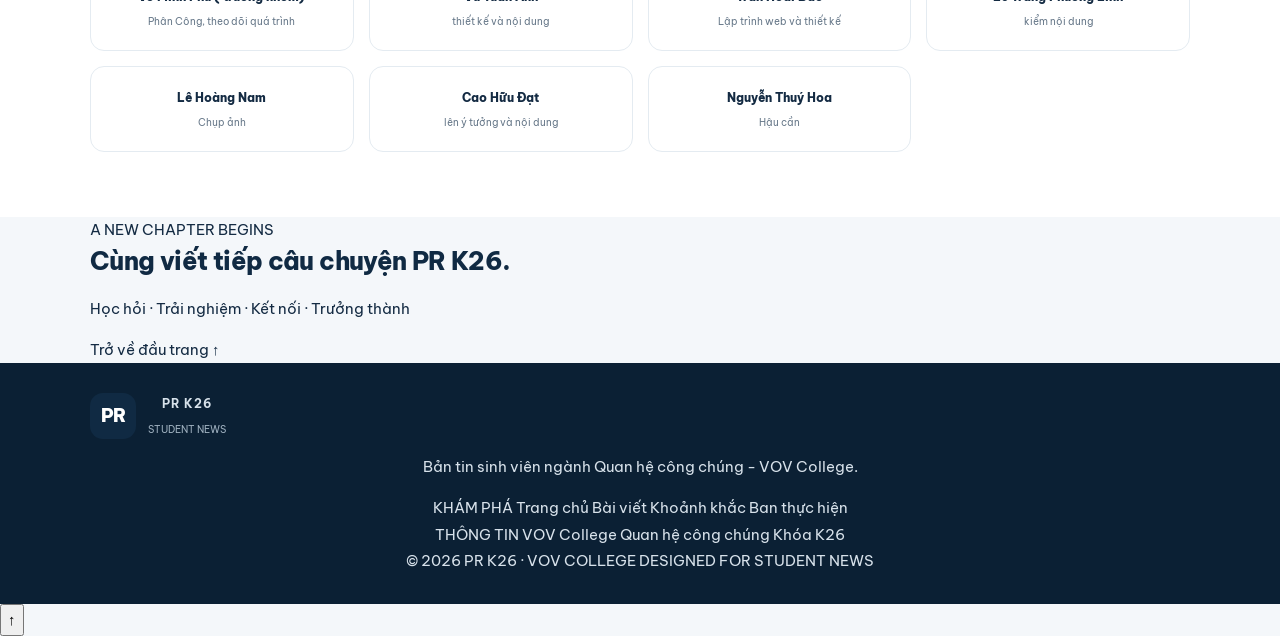
==== commit b0a08333: "Update index.html" ====
--- a/index.html
+++ b/index.html
@@ -900,7 +900,7 @@
 
                         <h3> Vũ Tuấn Anh </h3>
 
-                        <p>Vai trò / nhiệm vụ thiết kế và nội dung  </p>
+                        <p> thiết kế và nội dung  </p>
 
                     </div>
 
--- a/style.css
+++ b/style.css
@@ -846,52 +846,48 @@
 transition-duration: .01ms !important;
 }
 }
-/* THU NHỎ ẢNH 01–12 */
-.article-figure {
-    display: flex;
-    flex-direction: column;
-    align-items: center;
-}
-
+/* THU NHỎ ẢNH TRONG BÀI VIẾT – KHÔNG CẮT ẢNH */
+
+/* Ảnh đơn */
 .article-figure img {
     display: block;
-    width: 60%;
-    max-width: 420px;
+    width: 65%;
+    max-width: 380px;
     height: auto;
-    max-height: 240px;
+    max-height: none;
     aspect-ratio: auto;
     object-fit: contain;
     margin: 0 auto;
 }
 
-/* ẢNH ĐÔI */
+/* Ảnh đôi */
 .image-pair .article-figure img {
-    width: 70%;
-    max-width: 300px;
-    max-height: 190px;
-}
-
-/* ẢNH BA */
+    width: 75%;
+    max-width: 280px;
+    height: auto;
+}
+
+/* Ảnh ba */
 .image-triple .article-figure img {
-    width: 75%;
-    max-width: 230px;
-    max-height: 170px;
-}
-
-/* MOBILE */
+    width: 80%;
+    max-width: 220px;
+    height: auto;
+}
+
+/* Điện thoại */
 @media (max-width: 560px) {
     .article-figure img {
         width: 85%;
-        max-height: 200px;
+        max-width: 300px;
     }
 
     .image-pair .article-figure img {
         width: 85%;
-        max-height: 160px;
+        max-width: 230px;
     }
 
     .image-triple .article-figure img {
         width: 90%;
-        max-height: 150px;
+        max-width: 190px;
     }
 }
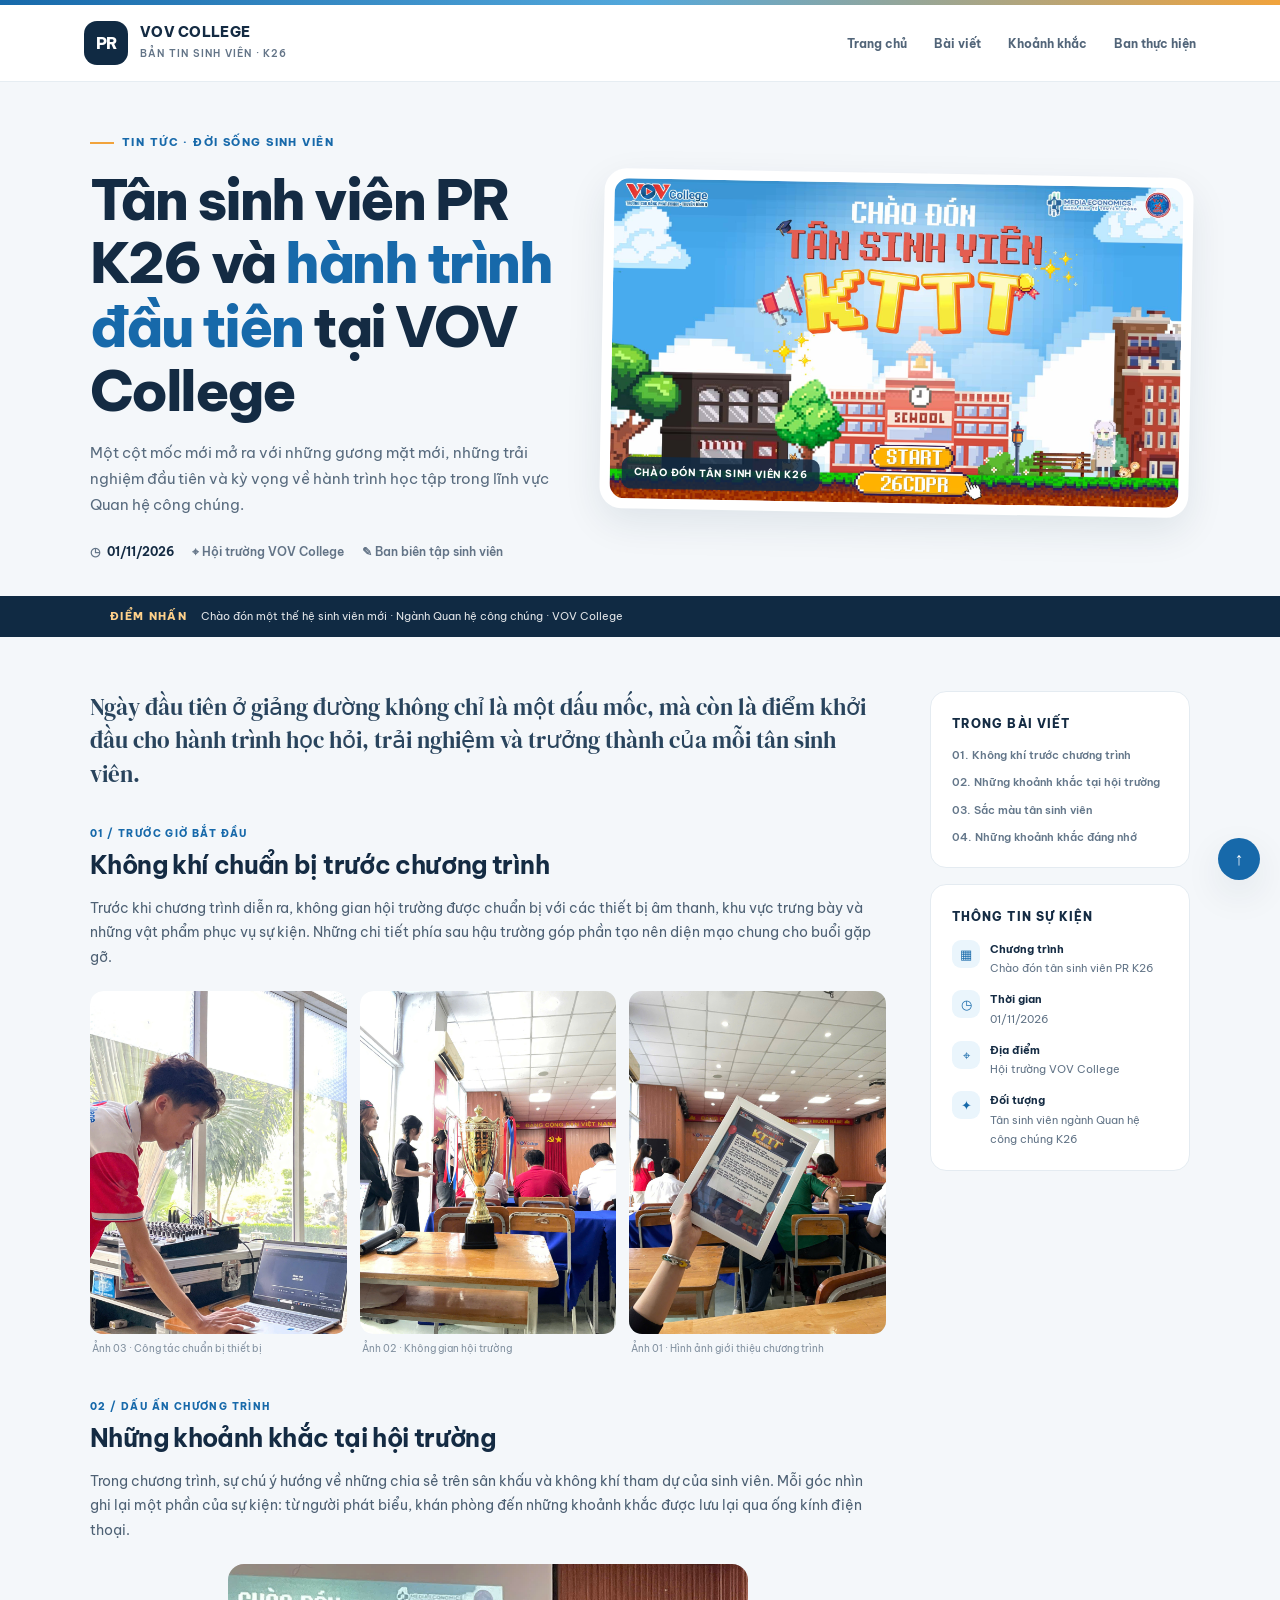
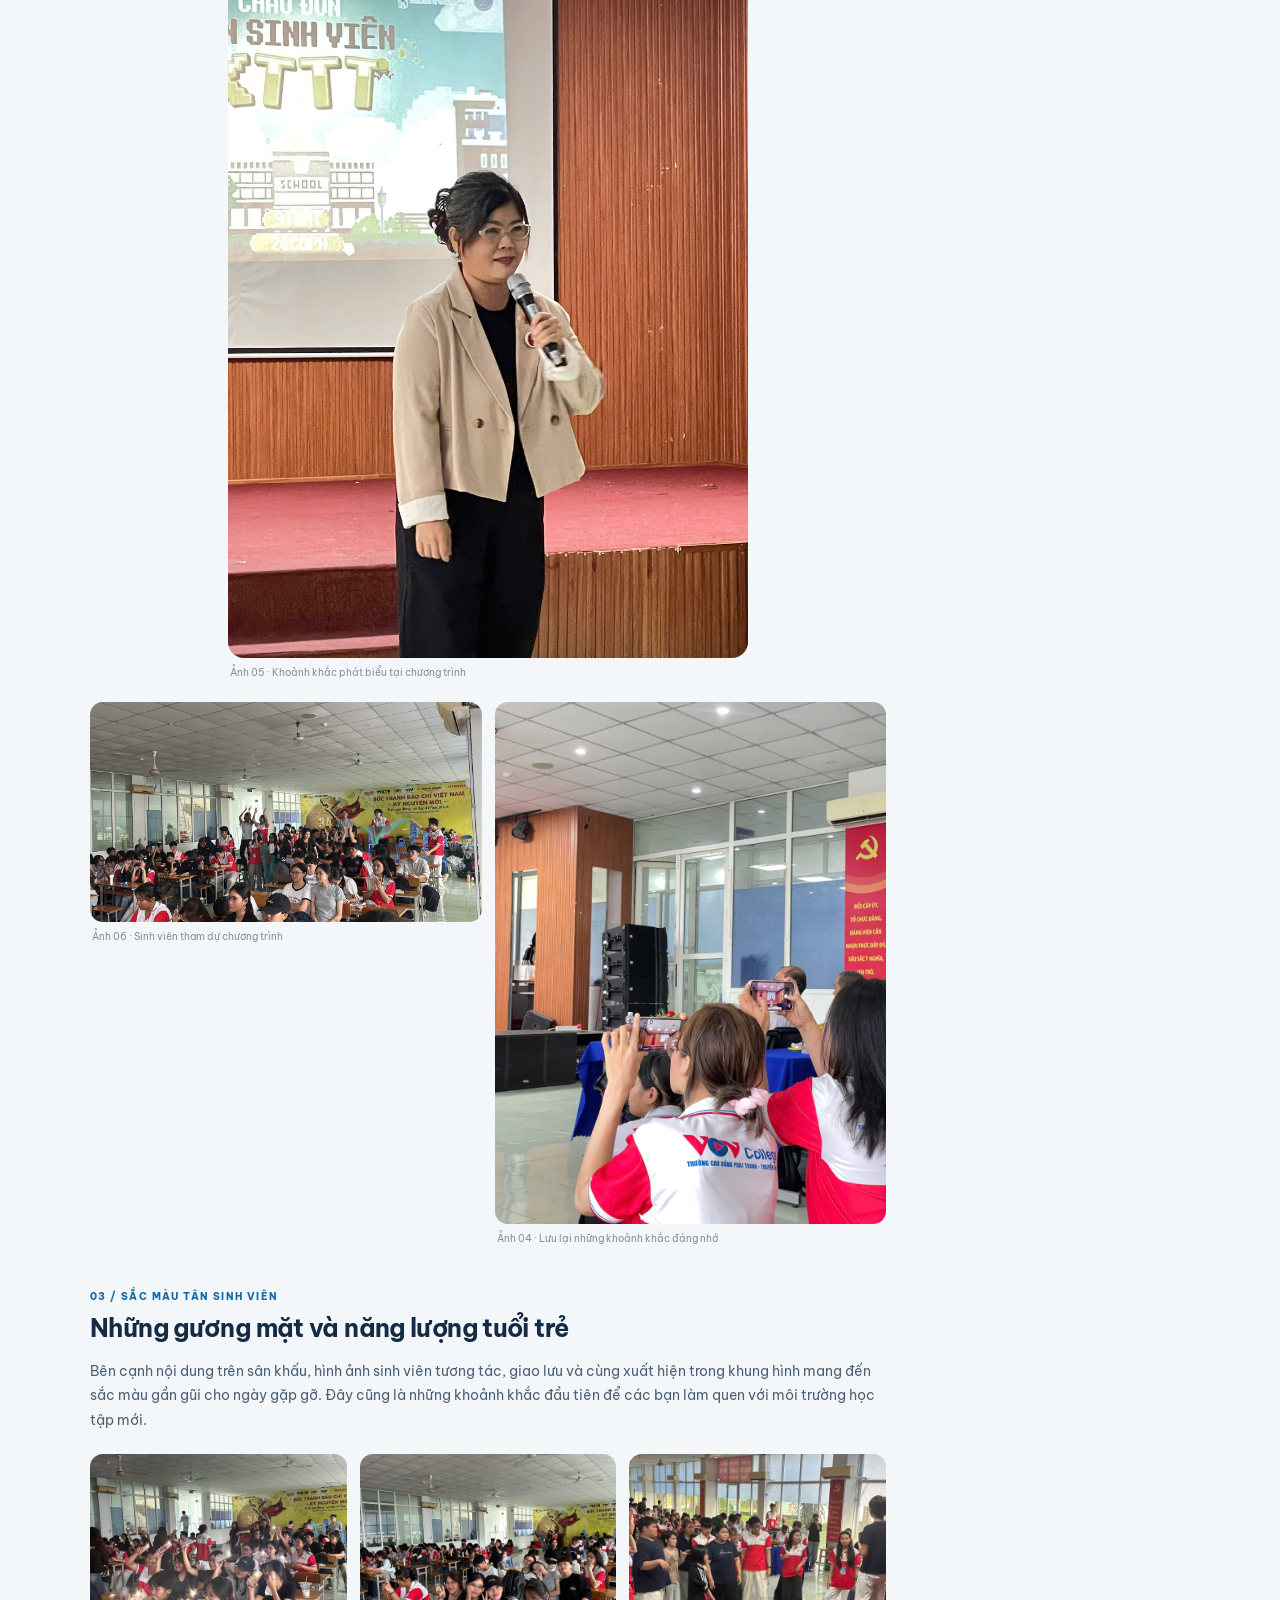
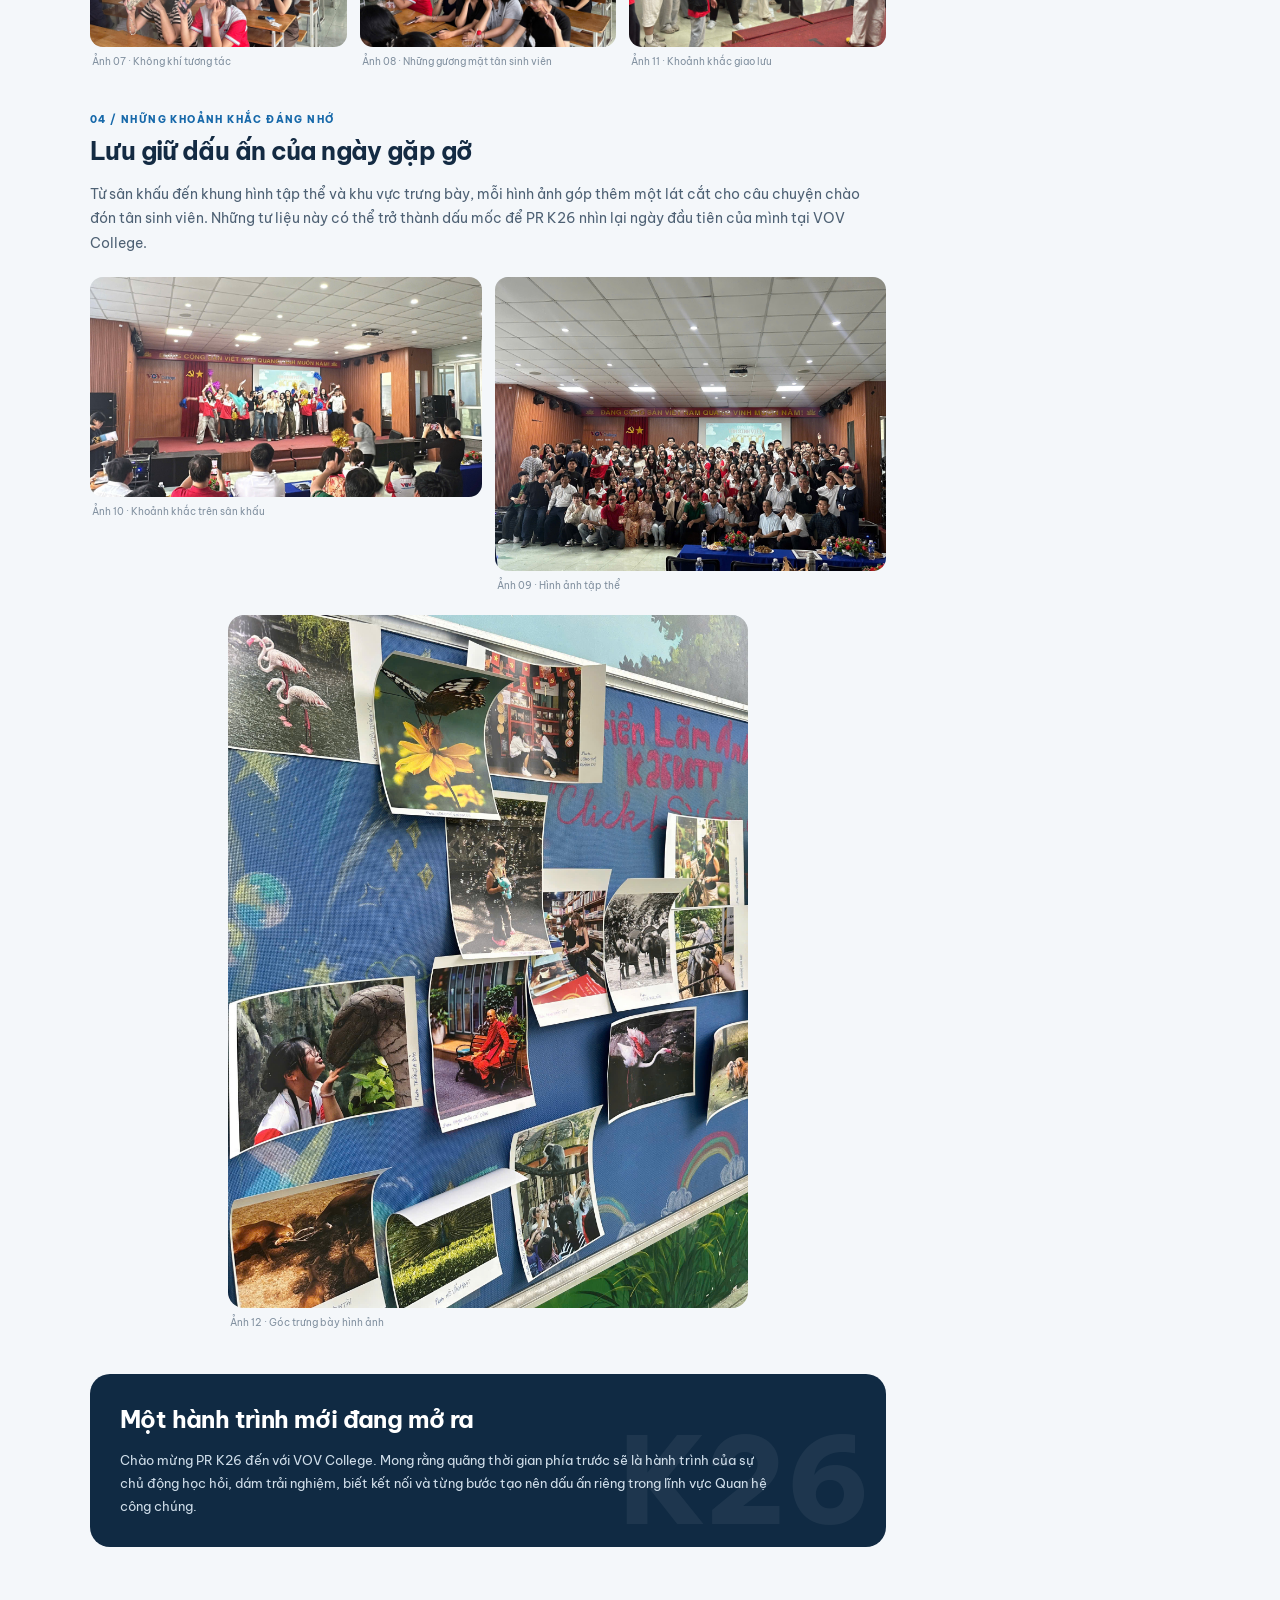
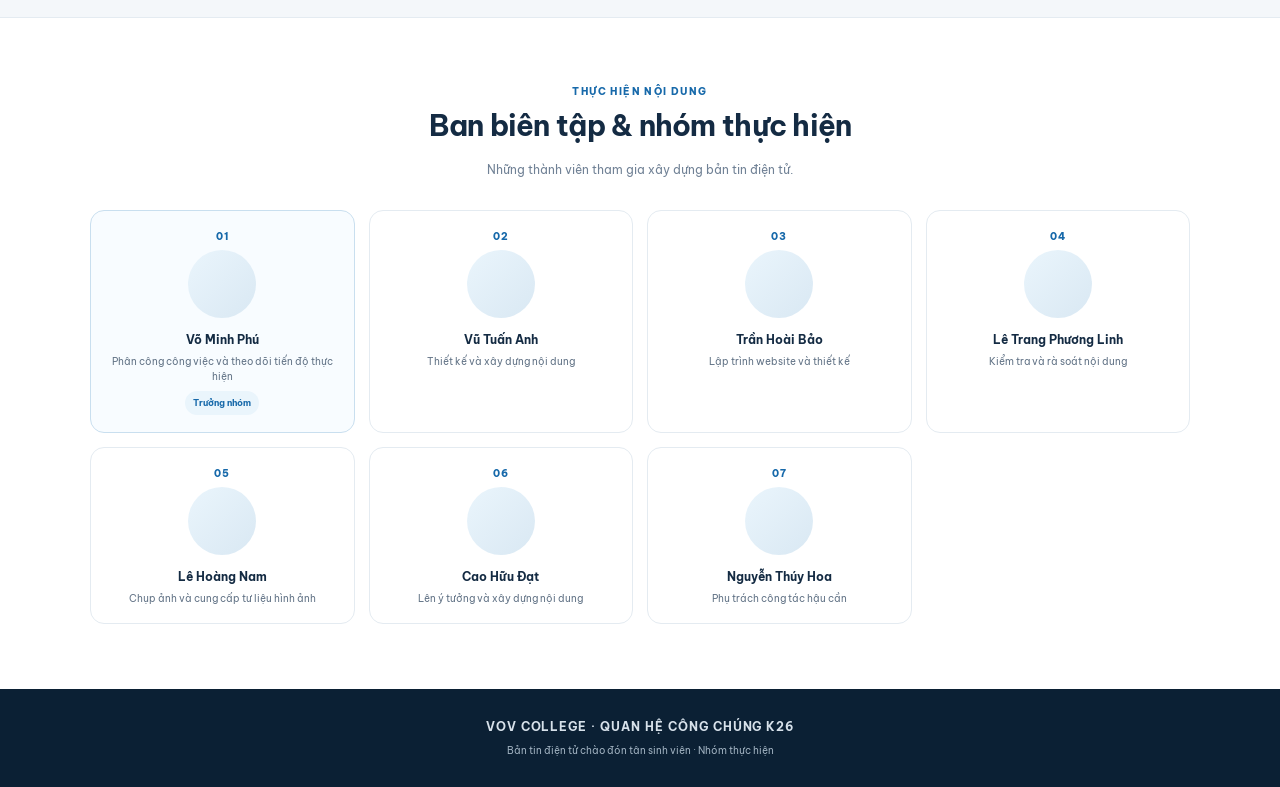
==== commit d59e7851: "Add files via upload" ====
--- a/index.html
+++ b/index.html
@@ -1,1099 +1,398 @@
-DOCTYPE html>
-
-<html lang="vi">
-
-<head>
-
-    <meta charset="UTF-8">
-
-    <meta name="viewport" content="width=device-width, initial-scale=1.0">
-
-    <meta name="description" content="Bản tin điện tử PR K26 - VOV College. Cùng nhìn lại những khoảnh khắc và dấu ấn trong hành trình đầu tiên của tân sinh viên ngành Quan hệ công chúng.">
-
-    <meta name="theme-color" content="#101d35">
-
-    <title>PR K26 | Bản tin sinh viên VOV College</title>
-
-    <link rel="stylesheet" href="style.css">
-
-    <link rel="preconnect" href="https://fonts.googleapis.com">
-
-    <link rel="preconnect" href="https://fonts.gstatic.com" crossorigin>
-
-    <link href="https://fonts.googleapis.com/css2?family=Be+Vietnam+Pro:wght@400;500;600;700;800&family=Playfair+Display:wght@600;700;800&display=swap" rel="stylesheet">
-
-</head>
-
-<body>
-
-    <!-- THANH THÔNG TIN TRÊN CÙNG -->
-
-    <div class="top-strip">
-
-        <div class="container top-strip-inner">
-
-            <span>BẢN TIN SINH VIÊN</span>
-
-            <span>VOV COLLEGE · PR K26</span>
-
-        </div>
-
-    </div>
-
-    <!-- HEADER -->
-
-    <header class="site-header" id="top">
-
-        <div class="container header-inner">
-
-            <a href="#home" class="brand" aria-label="Về trang chủ">
-
-                <span class="brand-mark">PR</span>
-
-                <span class="brand-text">
-
-                    <strong>PR K26</strong>
-
-                    <small>STUDENT NEWS</small>
-
-                </span>
-
-            </a>
-
-            <!-- NÚT MENU TRÊN ĐIỆN THOẠI -->
-
-            <button
-
-                class="menu-toggle"
-
-                id="menuToggle"
-
-                type="button"
-
-                aria-label="Mở menu"
-
-                aria-expanded="false"
-
-                aria-controls="navLinks"
-
-            >
-
-                <span></span>
-
-                <span></span>
-
-                <span></span>
-
-            </button>
-
-            <!-- THANH ĐIỀU HƯỚNG -->
-
-            <nav class="nav-links" id="navLinks" aria-label="Điều hướng chính">
-
-                <a href="#home" class="nav-link active">Trang chủ</a>
-
-                <a href="#article" class="nav-link">Bài viết</a>
-
-                <a href="#moments" class="nav-link">Khoảnh khắc</a>
-
-                <a href="#team" class="nav-link">Ban thực hiện</a>
-
-            </nav>
-
-        </div>
-
-    </header>
-
-    <main>
-
-        <!-- HERO / TRANG CHỦ -->
-
-        <section class="hero-section" id="home">
-
-            <div class="container">
-
-                <div class="hero-label">
-
-                    <span class="label-dot"></span>
-
-                    ĐẶC SAN SINH VIÊN · SỐ ĐẶC BIỆT
-
-                </div>
-
-                <div class="hero-grid">
-
-                    <div class="hero-content">
-
-                        <p class="hero-eyebrow">VOV COLLEGE · QUAN HỆ CÔNG CHÚNG</p>
-
-                        <h1>
-
-                            Tân sinh viên PR K26
-
-                            <span>và hành trình đầu tiên</span>
-
-                            tại VOV College
-
-                        </h1>
-
-                        <p class="hero-description">
-
-                            Một cột mốc mới, những trải nghiệm đầu tiên và
-
-                            hành trình khám phá thế giới truyền thông của
-
-                            thế hệ sinh viên Quan hệ công chúng K26.
-
-                        </p>
-
-                        <div class="hero-meta">
-
-                            <span>
-
-                                <span class="meta-icon">▣</span>
-
-                                01/11/2026
-
-                            </span>
-
-                            <span class="meta-divider"></span>
-
-                            <span>VOV COLLEGE</span>
-
-                        </div>
-
-                        <a href="#article" class="primary-button">
-
-                            Khám phá bài viết
-
-                            <span>↗</span>
-
-                        </a>
-
-                    </div>
-
-                    <div class="hero-image-wrap">
-
-                        <div class="hero-image-frame">
-
-                            <img
-
-                                src="images/anh-13.jpg"
-
-                                alt="Poster chào đón tân sinh viên K26"
-
-                                class="hero-image"
-
-                            >
-
-                        </div>
-
-                        <div class="hero-image-caption">
-
-                            <span>01</span>
-
-                            <span>CHÀO ĐÓN TÂN SINH VIÊN K26</span>
-
-                        </div>
-
-                    </div>
-
-                </div>
-
-            </div>
-
-        </section>
-
-        <!-- DẢI THÔNG TIN -->
-
-        <section class="info-band">
-
-            <div class="container info-band-inner">
-
-                <div class="info-item">
-
-                    <span class="info-number">K26</span>
-
-                    <span class="info-text">Thế hệ sinh viên mới</span>
-
-                </div>
-
-                <div class="info-item">
-
-                    <span class="info-number">PR</span>
-
-                    <span class="info-text">Quan hệ công chúng</span>
-
-                </div>
-
-                <div class="info-item">
-
-                    <span class="info-number">VOV</span>
-
-                    <span class="info-text">VOV College</span>
-
-                </div>
-
-            </div>
-
-        </section>
-
-        <!-- NỘI DUNG BÀI VIẾT -->
-
-        <section class="article-section section-padding" id="article">
-
-            <div class="container article-layout">
-
-                <article class="main-article">
-
-                    <div class="section-kicker">
-
-                        <span class="kicker-line"></span>
-
-                        BÀI VIẾT NỔI BẬT
-
-                    </div>
-
-                    <h2 class="article-title">
-
-                        Tân sinh viên PR K26 và hành trình đầu tiên tại VOV College
-
-                    </h2>
-
-                    <div class="article-byline">
-
-                        <span>Ban biên tập PR K26</span>
-
-                        <span class="byline-dot"></span>
-
-                        <span>01/11/2026</span>
-
-                    </div>
-
-                    <p class="article-lead">
-
-                        Bước vào giảng đường đại học, cao đẳng không chỉ là
-
-                        sự thay đổi về môi trường học tập mà còn mở ra một
-
-                        hành trình mới với nhiều cơ hội trải nghiệm. Đối với
-
-                        tân sinh viên Quan hệ công chúng K26 tại VOV College,
-
-                        đây là dịp để gặp gỡ, kết nối và bắt đầu làm quen
-
-                        với lĩnh vực truyền thông.
-
-                    </p>
-
-                    <div class="article-divider"></div>
-
-                    <!-- PHẦN 1 -->
-
-                    <section class="article-block">
-
-                        <h3>01. Khởi đầu từ những điều đầu tiên</h3>
-
-                        <p>
-
-                            Mỗi hành trình đều bắt đầu từ những bước chân
-
-                            đầu tiên. Với tân sinh viên PR K26, môi trường
-
-                            học tập mới mang đến cơ hội làm quen với bạn bè,
-
-                            thầy cô và những kiến thức nền tảng của ngành
-
-                            Quan hệ công chúng.
-
-                        </p>
-
-                        <p>
-
-                            Những trải nghiệm ban đầu cũng là dịp để mỗi
-
-                            sinh viên nhìn nhận rõ hơn về lựa chọn của mình,
-
-                            đồng thời hình dung về con đường học tập và
-
-                            nghề nghiệp phía trước.
-
-                        </p>
-
-                        <figure class="article-figure">
-
-                            <img
-
-                                src="images/anh-01.jpg"
-
-                                alt="Hình ảnh giới thiệu chương trình"
-
-                                loading="lazy"
-
-                            >
-
-                            <figcaption>
-
-                                Những hình ảnh trong chương trình chào đón
-
-                                tân sinh viên PR K26.
-
-                            </figcaption>
-
-                        </figure>
-
-                    </section>
-
-                    <!-- PHẦN 2 -->
-
-                    <section class="article-block">
-
-                        <h3>02. Không khí chuẩn bị trước chương trình</h3>
-
-                        <p>
-
-                            Đằng sau một chương trình là nhiều công việc
-
-                            chuẩn bị khác nhau. Từ thiết bị âm thanh, không
-
-                            gian tổ chức đến các vật dụng phục vụ chương
-
-                            trình, mỗi chi tiết đều góp phần tạo nên diện
-
-                            mạo chung của sự kiện.
-
-                        </p>
-
-                        <p>
-
-                            Những hình ảnh trước giờ diễn ra chương trình
-
-                            gợi mở một góc nhìn về công tác chuẩn bị và sự
-
-                            phối hợp trong môi trường tổ chức sự kiện.
-
-                        </p>
-
-                        <div class="image-pair">
-
-                            <figure class="article-figure">
-
-                                <img
-
-                                    src="images/anh-03.jpg"
-
-                                    alt="Thiết bị âm thanh được chuẩn bị"
-
-                                    loading="lazy"
-
-                                >
-
-                                <figcaption>
-
-                                    Công tác chuẩn bị thiết bị âm thanh.
-
-                                </figcaption>
-
-                            </figure>
-
-                            <figure class="article-figure">
-
-                                <img
-
-                                    src="images/anh-02.jpg"
-
-                                    alt="Chiếc cúp được đặt trên bàn"
-
-                                    loading="lazy"
-
-                                >
-
-                                <figcaption>
-
-                                    Một chi tiết xuất hiện trong không gian
-
-                                    chương trình.
-
-                                </figcaption>
-
-                            </figure>
-
-                        </div>
-
-                    </section>
-
-                    <!-- PHẦN 3 -->
-
-                    <section class="article-block">
-
-                        <h3>03. Những khoảnh khắc tại hội trường</h3>
-
-                        <p>
-
-                            Hội trường là nơi các thành viên cùng gặp gỡ
-
-                            và theo dõi chương trình. Những khoảnh khắc trên
-
-                            sân khấu, sự chú ý của người tham dự và hoạt
-
-                            động ghi lại hình ảnh đã góp phần lưu giữ dấu
-
-                            ấn của ngày chào đón.
-
-                        </p>
-
-                        <figure class="article-figure">
-
-                            <img
-
-                                src="images/anh-05.jpg"
-
-                                alt="Diễn giả phát biểu trên sân khấu"
-
-                                loading="lazy"
-
-                            >
-
-                            <figcaption>
-
-                                Khoảnh khắc trên sân khấu trong chương trình.
-
-                            </figcaption>
-
-                        </figure>
-
-                        <div class="image-pair">
-
-                            <figure class="article-figure">
-
-                                <img
-
-                                    src="images/anh-06.jpg"
-
-                                    alt="Người tham dự tại hội trường"
-
-                                    loading="lazy"
-
-                                >
-
-                                <figcaption>
-
-                                    Không gian hội trường với sự tham gia
-
-                                    của các bạn sinh viên.
-
-                                </figcaption>
-
-                            </figure>
-
-                            <figure class="article-figure">
-
-                                <img
-
-                                    src="images/anh-04.jpg"
-
-                                    alt="Sinh viên ghi lại hình ảnh chương trình"
-
-                                    loading="lazy"
-
-                                >
-
-                                <figcaption>
-
-                                    Ghi lại những khoảnh khắc đáng nhớ.
-
-                                </figcaption>
-
-                            </figure>
-
-                        </div>
-
-                    </section>
-
-                    <!-- PHẦN 4 -->
-
-                    <section class="article-block" id="moments">
-
-                        <h3>04. Sắc màu tân sinh viên</h3>
-
-                        <p>
-
-                            Một môi trường học tập mới sẽ trở nên gần gũi
-
-                            hơn khi mỗi người có cơ hội kết nối với những
-
-                            người bạn cùng khóa. Những hình ảnh giao lưu,
-
-                            tương tác và lưu niệm thể hiện tinh thần trẻ
-
-                            trung, cởi mở của thế hệ PR K26.
-
-                        </p>
-
-                        <div class="image-triple">
-
-                            <figure class="article-figure">
-
-                                <img
-
-                                    src="images/anh-07.jpg"
-
-                                    alt="Sinh viên tương tác tại hội trường"
-
-                                    loading="lazy"
-
-                                >
-
-                                <figcaption>
-
-                                    Khoảnh khắc tương tác.
-
-                                </figcaption>
-
-                            </figure>
-
-                            <figure class="article-figure">
-
-                                <img
-
-                                    src="images/anh-08.jpg"
-
-                                    alt="Nhóm sinh viên chụp ảnh lưu niệm"
-
-                                    loading="lazy"
-
-                                >
-
-                                <figcaption>
-
-                                    Kết nối cùng bạn bè.
-
-                                </figcaption>
-
-                            </figure>
-
-                            <figure class="article-figure">
-
-                                <img
-
-                                    src="images/anh-11.jpg"
-
-                                    alt="Các bạn sinh viên cùng đứng giao lưu"
-
-                                    loading="lazy"
-
-                                >
-
-                                <figcaption>
-
-                                    Những gương mặt trẻ PR K26.
-
-                                </figcaption>
-
-                            </figure>
-
-                        </div>
-
-                    </section>
-
-                    <!-- PHẦN 5 -->
-
-                    <section class="article-block">
-
-                        <h3>05. Lưu giữ những dấu ấn đầu tiên</h3>
-
-                        <p>
-
-                            Những bức ảnh tập thể và hình ảnh lưu niệm
-
-                            không chỉ ghi lại một thời điểm mà còn trở
-
-                            thành dấu mốc trong hành trình sinh viên.
-
-                            Đây cũng là những tư liệu để mỗi người nhìn
-
-                            lại chặng đường mình đã bắt đầu.
-
-                        </p>
-
-                        <figure class="article-figure">
-
-                            <img
-
-                                src="images/anh-10.jpg"
-
-                                alt="Tập thể chụp ảnh trên sân khấu"
-
-                                loading="lazy"
-
-                            >
-
-                            <figcaption>
-
-                                Một khoảnh khắc lưu niệm của chương trình.
-
-                            </figcaption>
-
-                        </figure>
-
-                        <div class="image-pair">
-
-                            <figure class="article-figure">
-
-                                <img
-
-                                    src="images/anh-09.jpg"
-
-                                    alt="Ảnh tập thể tại hội trường"
-
-                                    loading="lazy"
-
-                                >
-
-                                <figcaption>
-
-                                    Hình ảnh tập thể tại hội trường.
-
-                                </figcaption>
-
-                            </figure>
-
-                            <figure class="article-figure">
-
-                                <img
-
-                                    src="images/anh-12.jpg"
-
-                                    alt="Bảng trưng bày hình ảnh"
-
-                                    loading="lazy"
-
-                                >
-
-                                <figcaption>
-
-                                    Không gian trưng bày hình ảnh.
-
-                                </figcaption>
-
-                            </figure>
-
-                        </div>
-
-                    </section>
-
-                    <!-- KẾT BÀI -->
-
-                    <section class="article-ending">
-
-                        <span class="ending-label">LỜI CHÀO K26</span>
-
-                        <h3>Hành trình mới chính thức bắt đầu.</h3>
-
-                        <p>
-
-                            Chào mừng các bạn tân sinh viên PR K26 đến
-
-                            với VOV College. Chúc mỗi thành viên sẽ có
-
-                            những trải nghiệm đáng nhớ, tích lũy kiến
-
-                            thức, phát triển kỹ năng và tìm thấy dấu ấn
-
-                            riêng trên hành trình khám phá thế giới
-
-                            Quan hệ công chúng.
-
-                        </p>
-
-                        <div class="ending-signature">
-
-                            PR K26 · VOV COLLEGE
-
-                        </div>
-
-                    </section>
-
-                </article>
-
-                <!-- CỘT THÔNG TIN BÊN PHẢI -->
-
-                <aside class="article-sidebar">
-
-                    <div class="sidebar-card">
-
-                        <span class="sidebar-label">THÔNG TIN SỰ KIỆN</span>
-
-                        <h3>Chào đón Tân sinh viên PR K26</h3>
-
-                        <div class="sidebar-info-row">
-
-                            <span class="sidebar-icon">▣</span>
-
-                            <div>
-
-                                <small>Thời gian</small>
-
-                                <strong>01/11/2026</strong>
-
-                            </div>
-
-                        </div>
-
-                        <div class="sidebar-info-row">
-
-                            <span class="sidebar-icon">⌖</span>
-
-                            <div>
-
-                                <small>Địa điểm</small>
-
-                                <strong>Hội trường trường</strong>
-
-                            </div>
-
-                        </div>
-
-                        <div class="sidebar-info-row">
-
-                            <span class="sidebar-icon">✦</span>
-
-                            <div>
-
-                                <small>Đối tượng</small>
-
-                                <strong>Tân sinh viên PR K26</strong>
-
-                            </div>
-
-                        </div>
-
-                        <div class="sidebar-info-row">
-
-                            <span class="sidebar-icon">◈</span>
-
-                            <div>
-
-                                <small>Đơn vị</small>
-
-                                <strong>VOV College</strong>
-
-                            </div>
-
-                        </div>
-
-                    </div>
-
-                    <div class="sidebar-card toc-card">
-
-                        <span class="sidebar-label">TRONG BÀI VIẾT</span>
-
-                        <h3>Nội dung chính</h3>
-
-                        <a href="#article" class="toc-link">
-
-                            01. Khởi đầu từ những điều đầu tiên
-
-                        </a>
-
-                        <a href="#article" class="toc-link">
-
-                            02. Không khí chuẩn bị
-
-                        </a>
-
-                        <a href="#article" class="toc-link">
-
-                            03. Những khoảnh khắc tại hội trường
-
-                        </a>
-
-                        <a href="#moments" class="toc-link">
-
-                            04. Sắc màu tân sinh viên
-
-                        </a>
-
-                        <a href="#moments" class="toc-link">
-
-                            05. Lưu giữ dấu ấn đầu tiên
-
-                        </a>
-
-                    </div>
-
-                    <div class="sidebar-quote">
-
-                        <span class="quote-mark">“</span>
-
-                        <p>
-
-                            Mỗi khởi đầu đều mở ra một cơ hội
-
-                            để khám phá và trưởng thành.
-
-                        </p>
-
-                        <span class="quote-credit">PR K26</span>
-
-                    </div>
-
-                </aside>
-
-            </div>
-
-        </section>
-
-        <!-- KHU VỰC BAN THỰC HIỆN -->
-
-        <section class="team-section section-padding" id="team">
-
-            <div class="container">
-
-                <div class="section-kicker">
-
-                    <span class="kicker-line"></span>
-
-                    ĐỨNG SAU SẢN PHẨM
-
-                </div>
-
-                <div class="team-heading">
-
-                    <div>
-
-                        <h2>Ban thực hiện</h2>
-
-                        <p>
-
-                            Sản phẩm được thực hiện bởi nhóm sinh viên
-
-                            PR K26.
-
-                        </p>
-
-                    </div>
-
-                    <span class="team-count">07 THÀNH VIÊN</span>
-
-                </div>
-
-                <div class="team-grid">
-
-                    <div class="team-card">
-
-                        <span class="team-number"></span>
-
-                        <div class="team-avatar"></div>
-
-                        <h3> Võ Minh Phú ( trưởng nhóm) </h3>
-
-                        <p> Phân Công, theo dõi quá trình  </p>
-
-                    </div>
-
-                    <div class="team-card">
-
-                        <span class="team-number"></span>
-
-                        <div class="team-avatar"></div>
-
-                        <h3> Vũ Tuấn Anh </h3>
-
-                        <p> thiết kế và nội dung  </p>
-
-                    </div>
-
-                    <div class="team-card">
-
-                        <span class="team-number"></span>
-
-                        <div class="team-avatar"></div>
-
-                        <h3>Trần Hoài Bảo </h3>
-
-                        <p> Lập trình web và thiết kế </p>
-
-                    </div>
-
-                    <div class="team-card">
-
-                        <span class="team-number"></span>
-
-                        <div class="team-avatar"></div>
-
-                        <h3> Lê Trang Phương Linh </h3>
-
-                        <p> kiểm nội dung  </p>
-
-                    </div>
-
-                    <div class="team-card">
-
-                        <span class="team-number"></span>
-
-                        <div class="team-avatar"></div>
-
-                        <h3> Lê Hoàng Nam </h3>
-
-                        <p> Chụp ảnh </p>
-
-                    </div>
-
-                    <div class="team-card">
-
-                        <span class="team-number"></span>
-
-                        <div class="team-avatar"></div>
-
-                        <h3> Cao Hữu Đạt </h3>
-
-                        <p> lên ý tưởng và nội dung </p>
-
-                    </div>
-
-                    <div class="team-card">
-
-                        <span class="team-number"></span>
-
-                        <div class="team-avatar"></div>
-
-                        <h3>Nguyễn Thuý Hoa</h3>
-
-                        <p> Hậu cần </p>
-
-                    </div>
-
-                </div>
-
-            </div>
-
-        </section>
-
-        <!-- LỜI KẾT -->
-
-        <section class="closing-section">
-
-            <div class="container closing-inner">
-
-                <span class="closing-overline">A NEW CHAPTER BEGINS</span>
-
-                <h2>
-
-                    Cùng viết tiếp
-
-                    <span>câu chuyện PR K26.</span>
-
-                </h2>
-
-                <p>
-
-                    Học hỏi · Trải nghiệm · Kết nối · Trưởng thành
-
-                </p>
-
-                <a href="#top" class="closing-button">
-
-                    Trở về đầu trang ↑
-
-                </a>
-
-            </div>
-
-        </section>
-
-    </main>
-
-    <!-- FOOTER -->
-
-    <footer class="site-footer">
-
-        <div class="container footer-main">
-
-            <div class="footer-brand">
-
-                <div class="brand">
-
-                    <span class="brand-mark">PR</span>
-
-                    <span class="brand-text">
-
-                        <strong>PR K26</strong>
-
-                        <small>STUDENT NEWS</small>
-
-                    </span>
-
-                </div>
-
-                <p>
-
-                    Bản tin sinh viên ngành Quan hệ công chúng
-
-                    - VOV College.
-
-                </p>
-
-            </div>
-
-            <div class="footer-links">
-
-                <span class="footer-heading">KHÁM PHÁ</span>
-
-                <a href="#home">Trang chủ</a>
-
-                <a href="#article">Bài viết</a>
-
-                <a href="#moments">Khoảnh khắc</a>
-
-                <a href="#team">Ban thực hiện</a>
-
-            </div>
-
-            <div class="footer-links">
-
-                <span class="footer-heading">THÔNG TIN</span>
-
-                <span>VOV College</span>
-
-                <span>Quan hệ công chúng</span>
-
-                <span>Khóa K26</span>
-
-            </div>
-
-        </div>
-
-        <div class="container footer-bottom">
-
-            <span>© 2026 PR K26 · VOV COLLEGE</span>
-
-            <span>DESIGNED FOR STUDENT NEWS</span>
-
-        </div>
-
-    </footer>
-
-    <!-- NÚT QUAY LÊN ĐẦU TRANG -->
-
-    <button
-
-        class="back-to-top"
-
-        id="backToTop"
-
-        type="button"
-
-        aria-label="Quay lên đầu trang"
-
-    >
-
-        ↑
-
-    </button>
-
-    <script src="script.js"></script>
-
-</body>
-
-</html>
+<!DOCTYPE html>
+<html lang="vi">
+<head>
+  <meta charset="UTF-8">
+  <meta name="viewport" content="width=device-width, initial-scale=1.0">
+  <meta name="theme-color" content="#102a43">
+  <meta name="description" content="Bản tin chào đón tân sinh viên ngành Quan hệ công chúng K26 tại VOV College.">
+  <title>PR K26 | Hành trình đầu tiên tại VOV College</title>
+  <link rel="preconnect" href="https://fonts.googleapis.com">
+  <link rel="preconnect" href="https://fonts.gstatic.com" crossorigin>
+  <link href="https://fonts.googleapis.com/css2?family=Be+Vietnam+Pro:wght@400;500;600;700;800&family=DM+Serif+Display:ital@0;1&display=swap" rel="stylesheet">
+  <style>
+    :root {
+      --ink: #142b43;
+      --muted: #637487;
+      --blue: #1769aa;
+      --blue-dark: #102a43;
+      --sky: #eaf5fc;
+      --orange: #f1a33c;
+      --paper: #ffffff;
+      --line: #e4ebf1;
+      --soft: #f5f8fb;
+      --radius: 18px;
+      --shadow: 0 14px 38px rgba(16, 42, 67, .09);
+    }
+    * { box-sizing: border-box; }
+    html { scroll-behavior: smooth; scroll-padding-top: 92px; }
+    body {
+      margin: 0;
+      color: var(--ink);
+      background: #f4f7fa;
+      font-family: "Be Vietnam Pro", sans-serif;
+      line-height: 1.75;
+    }
+    img { display: block; max-width: 100%; }
+    a { color: inherit; text-decoration: none; }
+    .topline { height: 5px; background: linear-gradient(90deg, var(--blue), #53a8dc, var(--orange)); }
+    .site-header {
+      position: sticky; top: 0; z-index: 50;
+      background: rgba(255,255,255,.94);
+      backdrop-filter: blur(14px);
+      border-bottom: 1px solid rgba(228,235,241,.9);
+    }
+    .nav-wrap {
+      max-width: 1160px; margin: auto; padding: 12px 24px;
+      min-height: 76px; display: flex; align-items: center; justify-content: space-between; gap: 24px;
+    }
+    .brand { display: flex; align-items: center; gap: 12px; min-width: 0; }
+    .brand-mark {
+      width: 44px; height: 44px; flex: 0 0 44px; display: grid; place-items: center;
+      border-radius: 13px; color: white; background: var(--blue-dark);
+      font-weight: 800; letter-spacing: -1px;
+    }
+    .brand-name { font-weight: 800; font-size: 14px; line-height: 1.25; letter-spacing: .02em; }
+    .brand-sub { display: block; color: var(--muted); font-size: 10px; font-weight: 600; letter-spacing: .12em; text-transform: uppercase; margin-top: 3px; }
+    .nav-links { display: flex; align-items: center; gap: 27px; }
+    .nav-links a { color: #526579; font-size: 12px; font-weight: 700; transition: color .2s; }
+    .nav-links a:hover { color: var(--blue); }
+    .menu-toggle {
+      display: none; border: 1px solid var(--line); background: white; color: var(--ink);
+      width: 42px; height: 42px; border-radius: 12px; font-size: 21px; cursor: pointer;
+    }
+    .container { width: min(1100px, calc(100% - 40px)); margin: auto; }
+    .hero { padding: 42px 0 34px; }
+    .hero-grid { display: grid; grid-template-columns: .9fr 1.1fr; gap: 30px; align-items: center; }
+    .eyebrow {
+      display: inline-flex; align-items: center; gap: 8px; color: var(--blue);
+      font-size: 11px; font-weight: 800; text-transform: uppercase; letter-spacing: .13em;
+    }
+    .eyebrow:before { content: ""; width: 24px; height: 2px; background: var(--orange); }
+    h1 {
+      margin: 15px 0 17px; max-width: 650px;
+      font-size: clamp(34px, 5vw, 56px); line-height: 1.14; letter-spacing: -.045em;
+      font-weight: 800;
+    }
+    h1 span { color: var(--blue); }
+    .hero-lead { color: #586b7e; font-size: 15px; max-width: 610px; margin: 0 0 22px; }
+    .meta { display: flex; flex-wrap: wrap; gap: 9px 18px; color: var(--muted); font-size: 12px; font-weight: 600; }
+    .meta span { display: inline-flex; align-items: center; gap: 7px; }
+    .meta b { color: var(--ink); }
+    .hero-image {
+      position: relative; width: 100%; max-width: 620px; justify-self: end;
+      padding: 10px; background: white; border-radius: 22px;
+      box-shadow: var(--shadow); transform: rotate(1deg);
+    }
+    .hero-image img {
+      display: block; width: 100%; height: auto; max-height: none;
+      aspect-ratio: auto; object-fit: contain; border-radius: 15px;
+    }
+    .image-note { position: absolute; left: 22px; bottom: 20px; padding: 7px 12px; border-radius: 9px; background: rgba(16,42,67,.85); color: white; font-size: 10px; font-weight: 700; letter-spacing: .08em; }
+    .ticker { background: var(--blue-dark); color: white; }
+    .ticker-inner { max-width: 1100px; margin: auto; padding: 11px 20px; display: flex; align-items: center; gap: 14px; font-size: 11px; }
+    .ticker-label { color: #ffd18a; font-weight: 800; letter-spacing: .12em; white-space: nowrap; }
+    .ticker-text { opacity: .88; }
+    .article-layout { display: grid; grid-template-columns: minmax(0, 1fr) 260px; gap: 44px; padding: 54px 0 70px; align-items: start; }
+    article { min-width: 0; }
+    .article-intro { font-family: "DM Serif Display", serif; font-size: 23px; line-height: 1.45; color: #29445d; margin: 0 0 34px; }
+    .article-section { margin: 0 0 42px; }
+    .section-kicker { color: var(--blue); font-size: 10px; font-weight: 800; letter-spacing: .14em; text-transform: uppercase; margin-bottom: 7px; }
+    h2 { margin: 0 0 14px; font-size: 25px; line-height: 1.3; letter-spacing: -.025em; }
+    .article-section p { margin: 0 0 15px; color: #4e6174; font-size: 14px; }
+    .photo-grid { display: grid; gap: 13px; margin: 22px 0 10px; }
+    .photo-grid.two { grid-template-columns: repeat(2, minmax(0, 1fr)); }
+    .photo-grid.three { grid-template-columns: repeat(3, minmax(0, 1fr)); }
+    figure { margin: 0; min-width: 0; }
+    figure img { width: 100%; height: auto; max-height: none; object-fit: contain; border-radius: 13px; background: #e7edf2; cursor: zoom-in; }
+    figure.wide img { height: auto; }
+    figcaption { color: #8291a0; font-size: 10px; line-height: 1.5; margin: 7px 2px 0; }
+    .photo-feature { width: 76%; max-width: 520px; margin: 22px auto; }
+    .photo-feature img {
+      display: block; width: 100%; height: auto; max-height: none;
+      aspect-ratio: auto; object-fit: contain; border-radius: 16px; cursor: zoom-in;
+    }
+    .quote-card { margin: 24px 0; padding: 22px 24px; border-left: 4px solid var(--orange); border-radius: 0 14px 14px 0; background: var(--sky); color: #34516c; }
+    .quote-card strong { display: block; font-size: 13px; margin-bottom: 5px; }
+    .quote-card p { margin: 0; font-size: 12px; }
+    .sidebar { position: sticky; top: 105px; }
+    .side-card { background: white; border: 1px solid var(--line); border-radius: 16px; padding: 21px; margin-bottom: 16px; }
+    .side-title { margin: 0 0 13px; font-size: 12px; font-weight: 800; text-transform: uppercase; letter-spacing: .09em; }
+    .toc { display: grid; gap: 11px; }
+    .toc a { color: #64778a; font-size: 11px; font-weight: 600; line-height: 1.5; }
+    .toc a:hover { color: var(--blue); }
+    .event-facts { display: grid; gap: 12px; }
+    .fact { display: flex; gap: 10px; color: #627487; font-size: 11px; }
+    .fact b { display: block; color: var(--ink); font-size: 11px; }
+    .fact-icon { width: 28px; height: 28px; flex: 0 0 28px; display: grid; place-items: center; background: var(--sky); color: var(--blue); border-radius: 9px; font-size: 13px; }
+    .closing {
+      background: var(--blue-dark); color: white; border-radius: 20px; padding: 30px;
+      margin: 44px 0 0; position: relative; overflow: hidden;
+    }
+    .closing:after { content: "K26"; position: absolute; right: 15px; bottom: -38px; color: rgba(255,255,255,.06); font-size: 120px; font-weight: 800; }
+    .closing h2 { color: white; font-size: 24px; position: relative; z-index: 1; }
+    .closing p { color: #d0deea; max-width: 650px; font-size: 13px; margin: 0; position: relative; z-index: 1; }
+    .team-section { padding: 65px 0; background: white; border-top: 1px solid var(--line); }
+    .section-heading { text-align: center; margin-bottom: 30px; }
+    .section-heading .section-kicker { margin-bottom: 6px; }
+    .section-heading h2 { font-size: 29px; }
+    .team-grid { display: grid; grid-template-columns: repeat(4, minmax(0,1fr)); gap: 14px; }
+    .team-card { border: 1px solid var(--line); border-radius: 14px; padding: 17px 13px; background: #fff; text-align: center; }
+    .team-card .avatar { width: 68px; height: 68px; border-radius: 50%; object-fit: cover; margin: 0 auto 11px; background: linear-gradient(135deg, #eaf5fc, #d9e8f3); }
+    .team-card h3 { font-size: 12px; margin: 0 0 4px; }
+    .team-card p { color: var(--muted); font-size: 10px; margin: 0; line-height: 1.5; }
+    .team-card .member-number { color: var(--blue); font-size: 10px; font-weight: 800; letter-spacing: .12em; margin-bottom: 5px; }
+    .team-card.leader { border-color: #c9dfef; background: #f8fcff; }
+    .team-card .member-role { display: inline-block; margin-top: 7px; padding: 4px 8px; border-radius: 20px; background: var(--sky); color: var(--blue); font-size: 9px; font-weight: 700; }
+    .image-lightbox { display: none; position: fixed; inset: 0; z-index: 9999; padding: 24px; background: rgba(5, 16, 28, .94); align-items: center; justify-content: center; }
+    .image-lightbox.open { display: flex; }
+    .image-lightbox img { display: block; max-width: 96vw; max-height: 92vh; width: auto; height: auto; object-fit: contain; border-radius: 6px; cursor: default; }
+    .lightbox-close { position: absolute; top: 14px; right: 20px; width: 44px; height: 44px; border: 0; border-radius: 50%; background: rgba(255,255,255,.14); color: white; font-size: 30px; line-height: 1; cursor: pointer; }
+    body.lightbox-open { overflow: hidden; }
+    footer { background: #0b2034; color: #d7e1ea; padding: 27px 20px; text-align: center; }
+    footer strong { display: block; font-size: 12px; letter-spacing: .08em; }
+    footer small { display: block; color: #9fb0bf; font-size: 10px; margin-top: 5px; }
+    .back-top { position: fixed; right: 20px; bottom: 20px; width: 42px; height: 42px; border: 0; border-radius: 50%; background: var(--blue); color: white; box-shadow: var(--shadow); cursor: pointer; font-size: 18px; }
+    @media (max-width: 800px) {
+      .nav-wrap { min-height: 68px; padding: 10px 18px; }
+      .menu-toggle { display: block; }
+      .nav-links { display: none; position: absolute; top: 68px; left: 0; right: 0; padding: 15px 22px 20px; background: white; border-bottom: 1px solid var(--line); flex-direction: column; align-items: flex-start; gap: 15px; }
+      .nav-links.open { display: flex; }
+      .hero { padding-top: 30px; }
+      .hero-grid { grid-template-columns: 1fr; gap: 24px; }
+      .hero-image { max-width: 620px; width: 100%; margin: auto; justify-self: center; }
+      .article-layout { grid-template-columns: 1fr; gap: 25px; padding-top: 38px; }
+      .sidebar { position: static; display: grid; grid-template-columns: 1fr 1fr; gap: 12px; }
+      .side-card { margin: 0; }
+      .team-grid { grid-template-columns: repeat(2, minmax(0,1fr)); }
+    }
+    @media (max-width: 520px) {
+      .container { width: min(100% - 30px, 1100px); }
+      h1 { font-size: 36px; }
+      .hero-lead { font-size: 13px; }
+      .article-intro { font-size: 20px; }
+      h2 { font-size: 22px; }
+      .photo-grid.three { grid-template-columns: repeat(2, minmax(0,1fr)); }
+      .photo-feature { width: 92%; }
+      figure img, figure.wide img { height: auto; }
+      .image-lightbox { padding: 12px; }
+      .image-lightbox img { max-width: 98vw; max-height: 88vh; }
+      .lightbox-close { top: 8px; right: 10px; }
+      .sidebar { grid-template-columns: 1fr; }
+      .closing { padding: 24px 20px; }
+      .team-section { padding: 48px 0; }
+    }
+  </style>
+</head>
+<body>
+  <div class="topline"></div>
+  <header class="site-header">
+    <div class="nav-wrap">
+      <a class="brand" href="#top" aria-label="Về đầu trang">
+        <div class="brand-mark">PR</div>
+        <div>
+          <div class="brand-name">VOV COLLEGE</div>
+          <span class="brand-sub">Bản tin sinh viên · K26</span>
+        </div>
+      </a>
+      <button class="menu-toggle" id="menuToggle" aria-label="Mở menu" aria-expanded="false">☰</button>
+      <nav class="nav-links" id="navLinks">
+        <a href="#top">Trang chủ</a>
+        <a href="#article">Bài viết</a>
+        <a href="#moments">Khoảnh khắc</a>
+        <a href="#team">Ban thực hiện</a>
+      </nav>
+    </div>
+  </header>
+
+  <main id="top">
+    <section class="hero">
+      <div class="container hero-grid">
+        <div>
+          <div class="eyebrow">Tin tức · Đời sống sinh viên</div>
+          <h1>Tân sinh viên PR K26 và <span>hành trình đầu tiên</span> tại VOV College</h1>
+          <p class="hero-lead">Một cột mốc mới mở ra với những gương mặt mới, những trải nghiệm đầu tiên và kỳ vọng về hành trình học tập trong lĩnh vực Quan hệ công chúng.</p>
+          <div class="meta">
+            <span>◷ <b>01/11/2026</b></span>
+            <span>⌖ Hội trường VOV College</span>
+            <span>✎ Ban biên tập sinh viên</span>
+          </div>
+        </div>
+        <div class="hero-image">
+          <img src="images/anh-13.jpg" alt="Poster chào đón tân sinh viên K26">
+          <div class="image-note">CHÀO ĐÓN TÂN SINH VIÊN K26</div>
+        </div>
+      </div>
+    </section>
+
+    <div class="ticker">
+      <div class="ticker-inner">
+        <span class="ticker-label">ĐIỂM NHẤN</span>
+        <span class="ticker-text">Chào đón một thế hệ sinh viên mới · Ngành Quan hệ công chúng · VOV College</span>
+      </div>
+    </div>
+
+    <div class="container article-layout" id="article">
+      <article>
+        <p class="article-intro">Ngày đầu tiên ở giảng đường không chỉ là một dấu mốc, mà còn là điểm khởi đầu cho hành trình học hỏi, trải nghiệm và trưởng thành của mỗi tân sinh viên.</p>
+
+        <section class="article-section" id="preparation">
+          <div class="section-kicker">01 / Trước giờ bắt đầu</div>
+          <h2>Không khí chuẩn bị trước chương trình</h2>
+          <p>Trước khi chương trình diễn ra, không gian hội trường được chuẩn bị với các thiết bị âm thanh, khu vực trưng bày và những vật phẩm phục vụ sự kiện. Những chi tiết phía sau hậu trường góp phần tạo nên diện mạo chung cho buổi gặp gỡ.</p>
+          <div class="photo-grid three">
+            <figure><img src="images/anh-03.jpg" alt="Thiết bị âm thanh được chuẩn bị"><figcaption>Ảnh 03 · Công tác chuẩn bị thiết bị</figcaption></figure>
+            <figure><img src="images/anh-02.jpg" alt="Chiếc cúp được đặt trên bàn"><figcaption>Ảnh 02 · Không gian hội trường</figcaption></figure>
+            <figure><img src="images/anh-01.jpg" alt="Sinh viên cầm bảng giới thiệu chương trình"><figcaption>Ảnh 01 · Hình ảnh giới thiệu chương trình</figcaption></figure>
+          </div>
+        </section>
+
+        <section class="article-section" id="program">
+          <div class="section-kicker">02 / Dấu ấn chương trình</div>
+          <h2>Những khoảnh khắc tại hội trường</h2>
+          <p>Trong chương trình, sự chú ý hướng về những chia sẻ trên sân khấu và không khí tham dự của sinh viên. Mỗi góc nhìn ghi lại một phần của sự kiện: từ người phát biểu, khán phòng đến những khoảnh khắc được lưu lại qua ống kính điện thoại.</p>
+          <figure class="photo-feature wide">
+            <img src="images/anh-05.jpg" alt="Diễn giả phát biểu tại hội trường">
+            <figcaption>Ảnh 05 · Khoảnh khắc phát biểu tại chương trình</figcaption>
+          </figure>
+          <div class="photo-grid two">
+            <figure><img src="images/anh-06.jpg" alt="Toàn cảnh sinh viên tham dự"><figcaption>Ảnh 06 · Sinh viên tham dự chương trình</figcaption></figure>
+            <figure><img src="images/anh-04.jpg" alt="Sinh viên ghi lại chương trình bằng điện thoại"><figcaption>Ảnh 04 · Lưu lại những khoảnh khắc đáng nhớ</figcaption></figure>
+          </div>
+        </section>
+
+        <section class="article-section" id="students">
+          <div class="section-kicker">03 / Sắc màu tân sinh viên</div>
+          <h2>Những gương mặt và năng lượng tuổi trẻ</h2>
+          <p>Bên cạnh nội dung trên sân khấu, hình ảnh sinh viên tương tác, giao lưu và cùng xuất hiện trong khung hình mang đến sắc màu gần gũi cho ngày gặp gỡ. Đây cũng là những khoảnh khắc đầu tiên để các bạn làm quen với môi trường học tập mới.</p>
+          <div class="photo-grid three">
+            <figure><img src="images/anh-07.jpg" alt="Sinh viên tương tác trong hội trường"><figcaption>Ảnh 07 · Không khí tương tác</figcaption></figure>
+            <figure><img src="images/anh-08.jpg" alt="Nhóm sinh viên tạo dáng"><figcaption>Ảnh 08 · Những gương mặt tân sinh viên</figcaption></figure>
+            <figure><img src="images/anh-11.jpg" alt="Sinh viên đứng giao lưu"><figcaption>Ảnh 11 · Khoảnh khắc giao lưu</figcaption></figure>
+          </div>
+        </section>
+
+        <section class="article-section" id="moments">
+          <div class="section-kicker">04 / Những khoảnh khắc đáng nhớ</div>
+          <h2>Lưu giữ dấu ấn của ngày gặp gỡ</h2>
+          <p>Từ sân khấu đến khung hình tập thể và khu vực trưng bày, mỗi hình ảnh góp thêm một lát cắt cho câu chuyện chào đón tân sinh viên. Những tư liệu này có thể trở thành dấu mốc để PR K26 nhìn lại ngày đầu tiên của mình tại VOV College.</p>
+          <div class="photo-grid two">
+            <figure><img src="images/anh-10.jpg" alt="Nhóm người xuất hiện trên sân khấu"><figcaption>Ảnh 10 · Khoảnh khắc trên sân khấu</figcaption></figure>
+            <figure><img src="images/anh-09.jpg" alt="Ảnh tập thể tại hội trường"><figcaption>Ảnh 09 · Hình ảnh tập thể</figcaption></figure>
+          </div>
+          <figure class="photo-feature">
+            <img src="images/anh-12.jpg" alt="Bảng trưng bày hình ảnh">
+            <figcaption>Ảnh 12 · Góc trưng bày hình ảnh</figcaption>
+          </figure>
+        </section>
+
+        <div class="closing">
+          <h2>Một hành trình mới đang mở ra</h2>
+          <p>Chào mừng PR K26 đến với VOV College. Mong rằng quãng thời gian phía trước sẽ là hành trình của sự chủ động học hỏi, dám trải nghiệm, biết kết nối và từng bước tạo nên dấu ấn riêng trong lĩnh vực Quan hệ công chúng.</p>
+        </div>
+      </article>
+
+      <aside class="sidebar">
+        <div class="side-card">
+          <h3 class="side-title">Trong bài viết</h3>
+          <nav class="toc">
+            <a href="#preparation">01. Không khí trước chương trình</a>
+            <a href="#program">02. Những khoảnh khắc tại hội trường</a>
+            <a href="#students">03. Sắc màu tân sinh viên</a>
+            <a href="#moments">04. Những khoảnh khắc đáng nhớ</a>
+          </nav>
+        </div>
+        <div class="side-card">
+          <h3 class="side-title">Thông tin sự kiện</h3>
+          <div class="event-facts">
+            <div class="fact"><span class="fact-icon">▦</span><div><b>Chương trình</b>Chào đón tân sinh viên PR K26</div></div>
+            <div class="fact"><span class="fact-icon">◷</span><div><b>Thời gian</b>01/11/2026</div></div>
+            <div class="fact"><span class="fact-icon">⌖</span><div><b>Địa điểm</b>Hội trường VOV College</div></div>
+            <div class="fact"><span class="fact-icon">✦</span><div><b>Đối tượng</b>Tân sinh viên ngành Quan hệ công chúng K26</div></div>
+          </div>
+        </div>
+      </aside>
+    </div>
+
+    <section class="team-section" id="team">
+      <div class="container">
+        <div class="section-heading">
+          <div class="section-kicker">Thực hiện nội dung</div>
+          <h2>Ban biên tập & nhóm thực hiện</h2>
+          <p style="margin:0;color:#718296;font-size:12px">Những thành viên tham gia xây dựng bản tin điện tử.</p>
+        </div>
+
+        <div class="team-grid">
+          <div class="team-card leader"><div class="member-number">01</div><div class="avatar" aria-hidden="true"></div><h3>Võ Minh Phú</h3><p>Phân công công việc và theo dõi tiến độ thực hiện</p><span class="member-role">Trưởng nhóm</span></div>
+          <div class="team-card"><div class="member-number">02</div><div class="avatar" aria-hidden="true"></div><h3>Vũ Tuấn Anh</h3><p>Thiết kế và xây dựng nội dung</p></div>
+          <div class="team-card"><div class="member-number">03</div><div class="avatar" aria-hidden="true"></div><h3>Trần Hoài Bảo</h3><p>Lập trình website và thiết kế</p></div>
+          <div class="team-card"><div class="member-number">04</div><div class="avatar" aria-hidden="true"></div><h3>Lê Trang Phương Linh</h3><p>Kiểm tra và rà soát nội dung</p></div>
+          <div class="team-card"><div class="member-number">05</div><div class="avatar" aria-hidden="true"></div><h3>Lê Hoàng Nam</h3><p>Chụp ảnh và cung cấp tư liệu hình ảnh</p></div>
+          <div class="team-card"><div class="member-number">06</div><div class="avatar" aria-hidden="true"></div><h3>Cao Hữu Đạt</h3><p>Lên ý tưởng và xây dựng nội dung</p></div>
+          <div class="team-card"><div class="member-number">07</div><div class="avatar" aria-hidden="true"></div><h3>Nguyễn Thúy Hoa</h3><p>Phụ trách công tác hậu cần</p></div>
+        </div>
+      </div>
+    </section>
+  </main>
+
+  <div class="image-lightbox" id="imageLightbox" role="dialog" aria-modal="true" aria-label="Xem ảnh phóng to">
+    <button class="lightbox-close" id="lightboxClose" type="button" aria-label="Đóng ảnh">&times;</button>
+    <img id="lightboxImage" src="" alt="Ảnh phóng to">
+  </div>
+
+  <footer>
+    <strong>VOV COLLEGE · QUAN HỆ CÔNG CHÚNG K26</strong>
+    <small>Bản tin điện tử chào đón tân sinh viên · Nhóm thực hiện</small>
+  </footer>
+  <button class="back-top" id="backTop" aria-label="Lên đầu trang">↑</button>
+
+  <script>
+    const menuToggle = document.getElementById("menuToggle");
+    const navLinks = document.getElementById("navLinks");
+    menuToggle.addEventListener("click", () => {
+      const isOpen = navLinks.classList.toggle("open");
+      menuToggle.setAttribute("aria-expanded", String(isOpen));
+      menuToggle.textContent = isOpen ? "×" : "☰";
+    });
+    navLinks.querySelectorAll("a").forEach(link => {
+      link.addEventListener("click", () => {
+        navLinks.classList.remove("open");
+        menuToggle.setAttribute("aria-expanded", "false");
+        menuToggle.textContent = "☰";
+      });
+    });
+    document.getElementById("backTop").addEventListener("click", () => {
+      window.scrollTo({ top: 0, behavior: "smooth" });
+    });
+
+    // Nhấn vào ảnh trong bài để xem toàn bộ ảnh ở kích thước lớn.
+    const imageLightbox = document.getElementById("imageLightbox");
+    const lightboxImage = document.getElementById("lightboxImage");
+    const lightboxClose = document.getElementById("lightboxClose");
+
+    function closeImageLightbox() {
+      imageLightbox.classList.remove("open");
+      document.body.classList.remove("lightbox-open");
+      lightboxImage.removeAttribute("src");
+    }
+
+    document.querySelectorAll("main img").forEach((image) => {
+      image.addEventListener("click", () => {
+        lightboxImage.src = image.currentSrc || image.src;
+        lightboxImage.alt = image.alt || "Ảnh phóng to";
+        imageLightbox.classList.add("open");
+        document.body.classList.add("lightbox-open");
+      });
+    });
+
+    lightboxClose.addEventListener("click", closeImageLightbox);
+    imageLightbox.addEventListener("click", (event) => {
+      if (event.target === imageLightbox) closeImageLightbox();
+    });
+    document.addEventListener("keydown", (event) => {
+      if (event.key === "Escape" && imageLightbox.classList.contains("open")) {
+        closeImageLightbox();
+      }
+    });
+  </script>
+</body>
+</html>
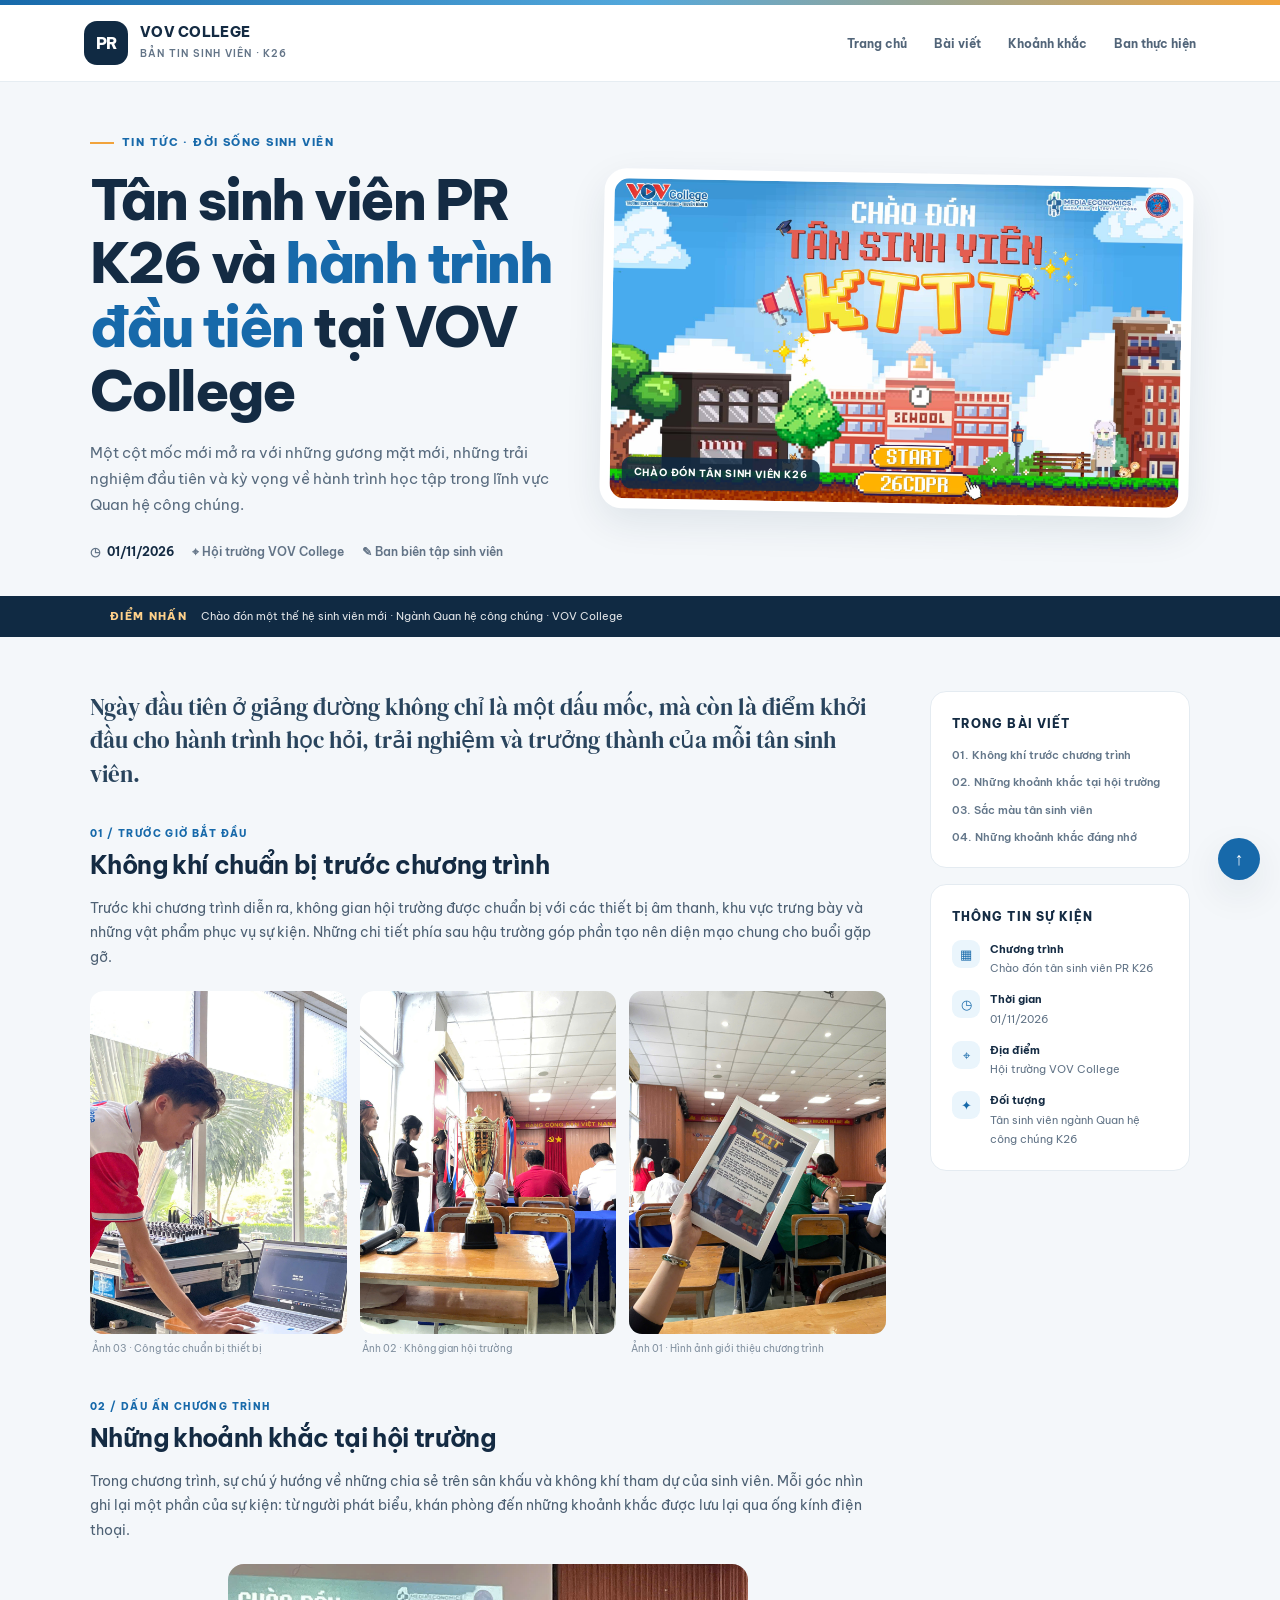
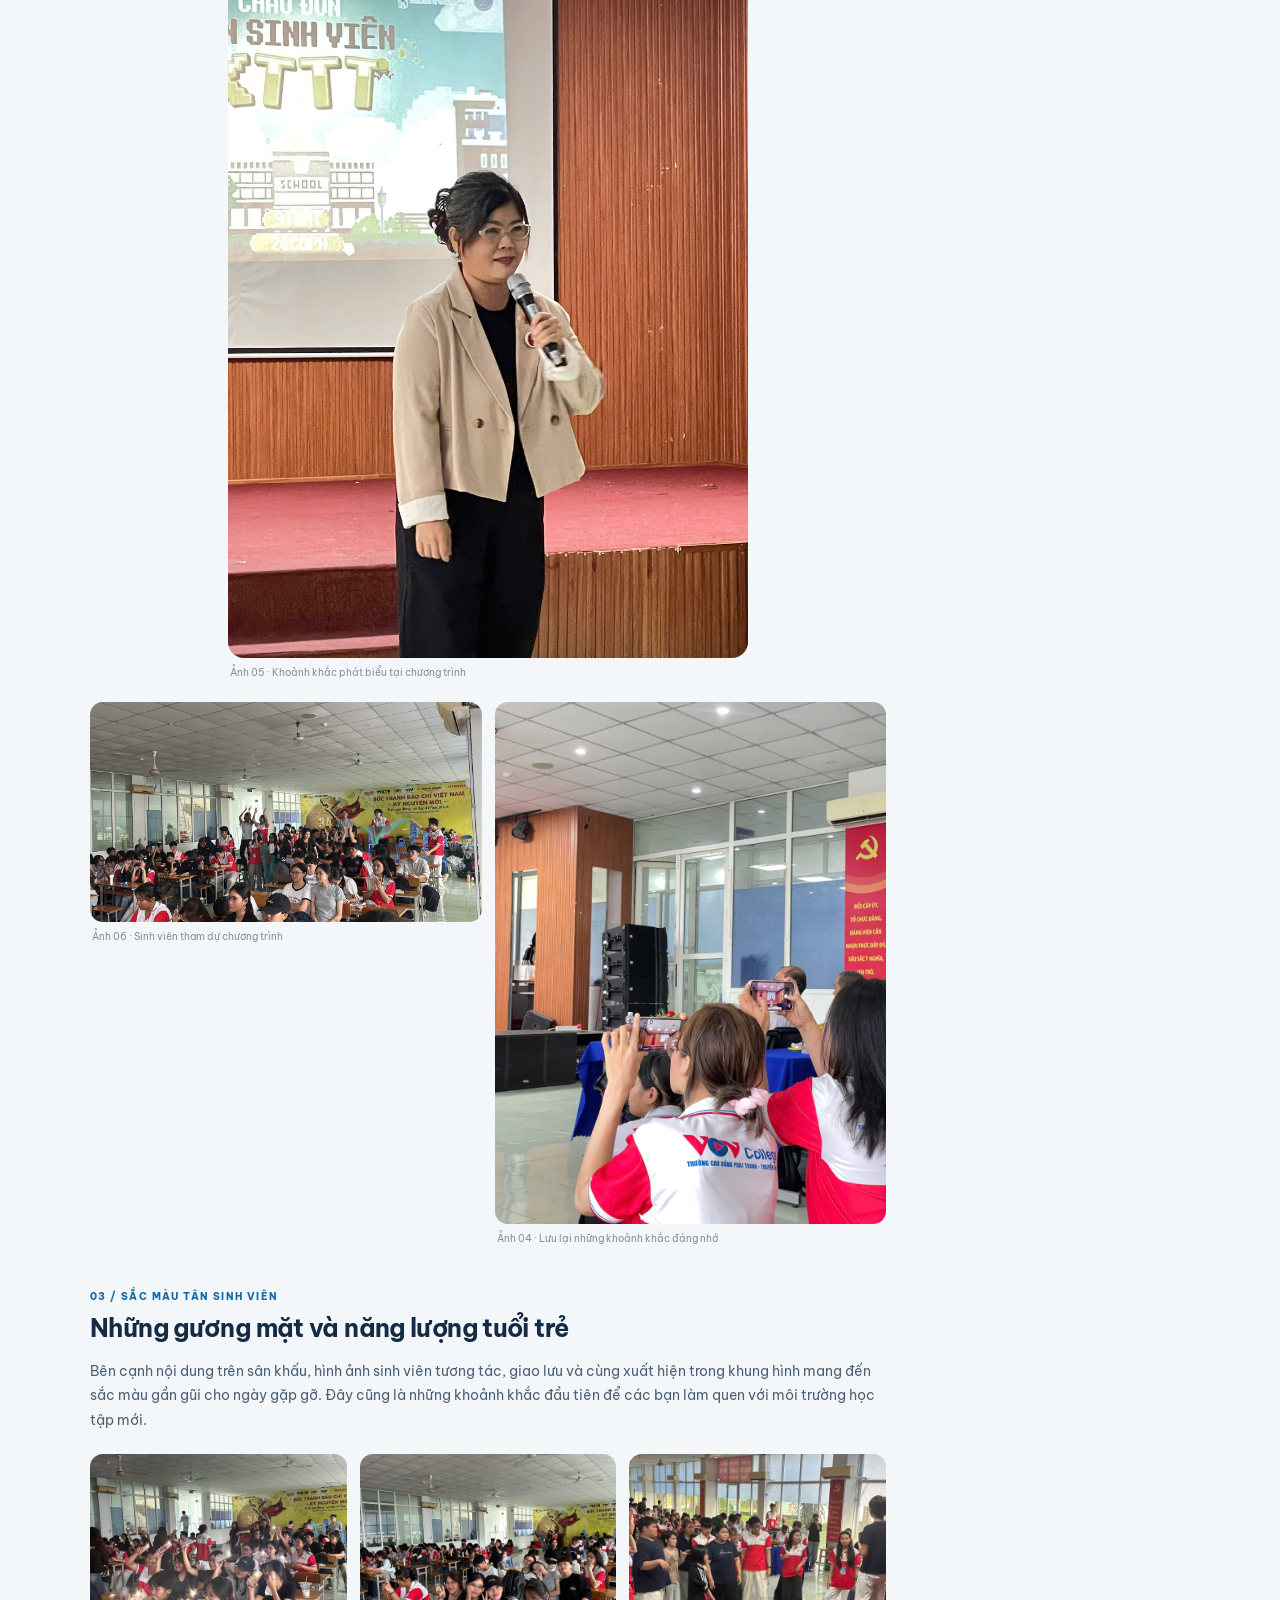
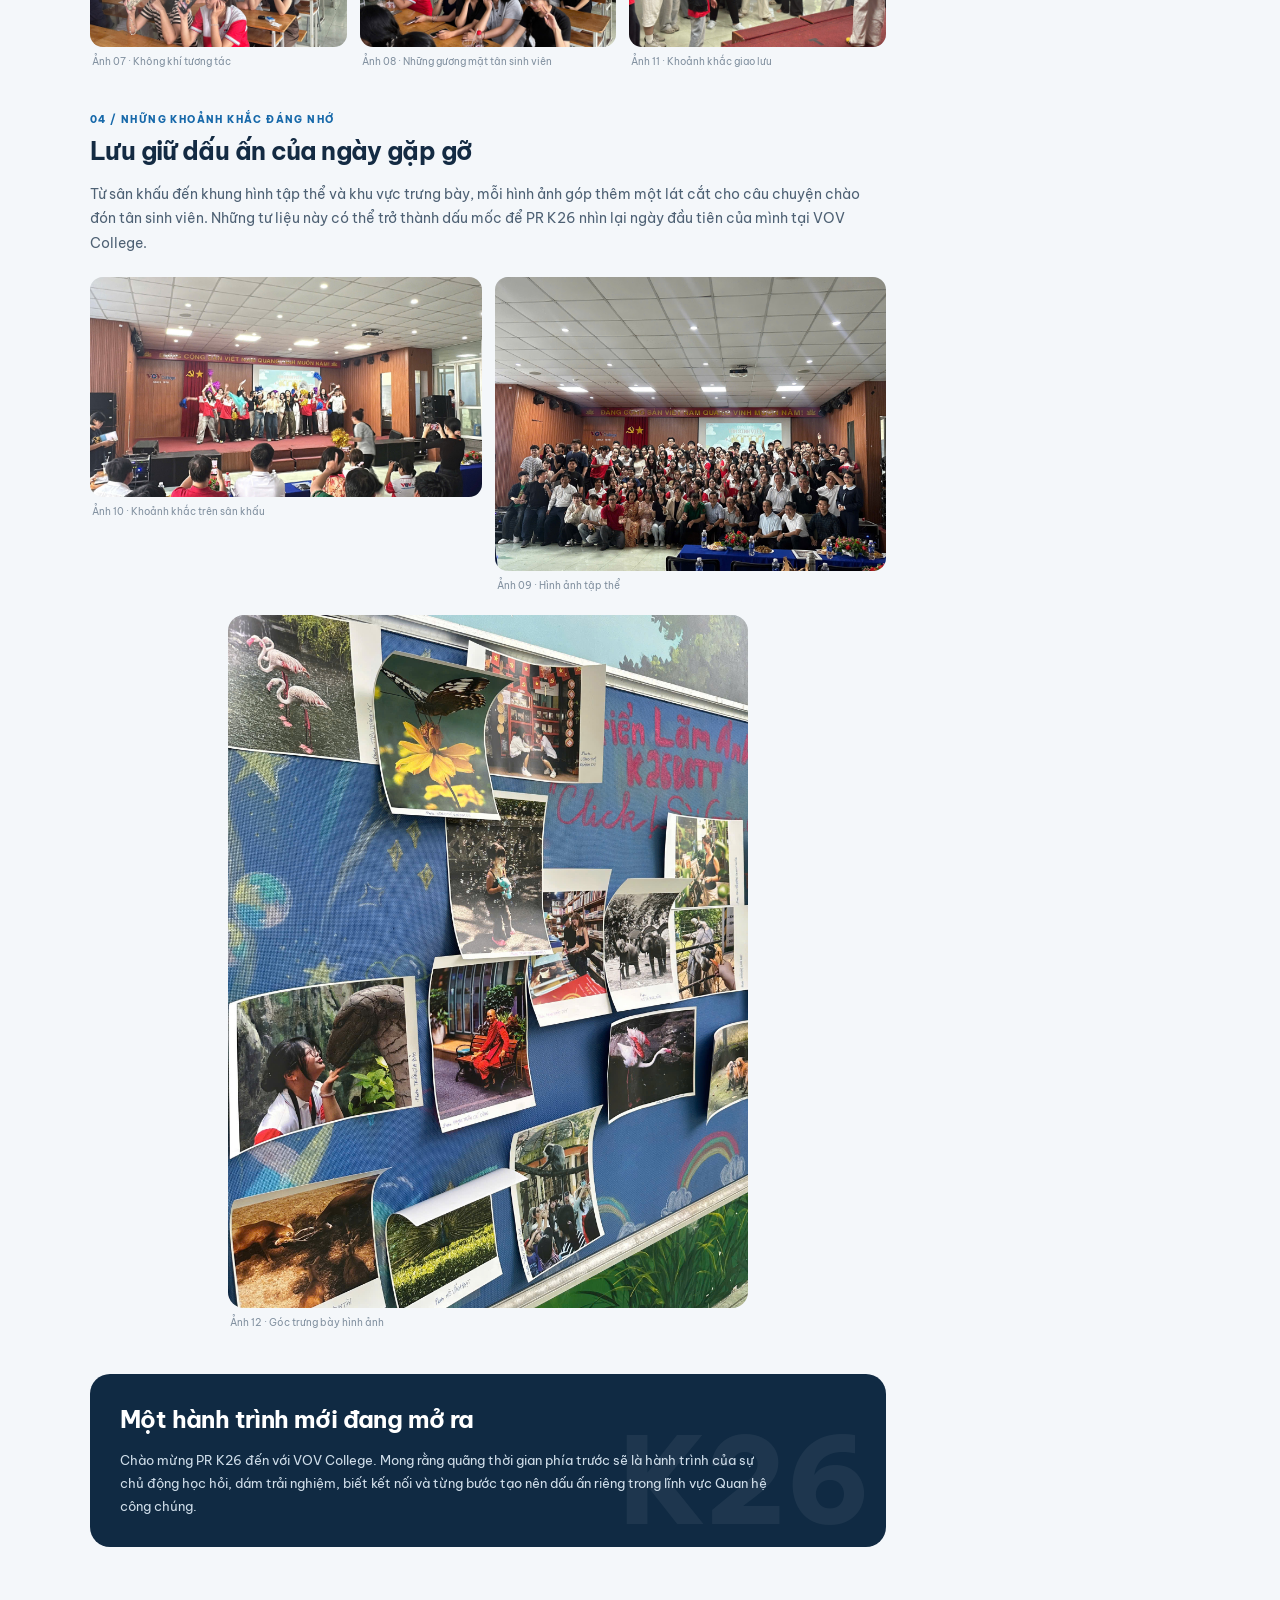
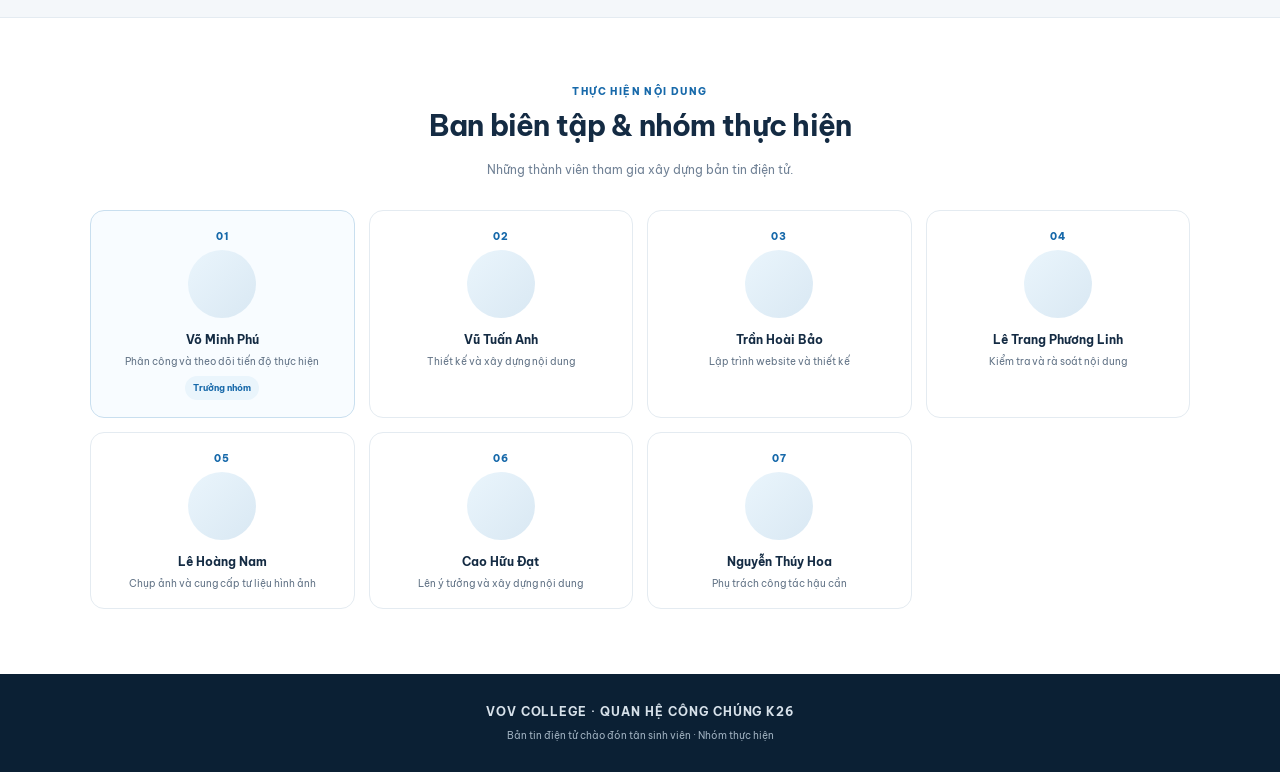
==== commit 6169f025: "Update index.html" ====
--- a/index.html
+++ b/index.html
@@ -322,7 +322,7 @@
         </div>
 
         <div class="team-grid">
-          <div class="team-card leader"><div class="member-number">01</div><div class="avatar" aria-hidden="true"></div><h3>Võ Minh Phú</h3><p>Phân công công việc và theo dõi tiến độ thực hiện</p><span class="member-role">Trưởng nhóm</span></div>
+          <div class="team-card leader"><div class="member-number">01</div><div class="avatar" aria-hidden="true"></div><h3>Võ Minh Phú</h3><p>Phân công và theo dõi tiến độ thực hiện</p><span class="member-role">Trưởng nhóm</span></div>
           <div class="team-card"><div class="member-number">02</div><div class="avatar" aria-hidden="true"></div><h3>Vũ Tuấn Anh</h3><p>Thiết kế và xây dựng nội dung</p></div>
           <div class="team-card"><div class="member-number">03</div><div class="avatar" aria-hidden="true"></div><h3>Trần Hoài Bảo</h3><p>Lập trình website và thiết kế</p></div>
           <div class="team-card"><div class="member-number">04</div><div class="avatar" aria-hidden="true"></div><h3>Lê Trang Phương Linh</h3><p>Kiểm tra và rà soát nội dung</p></div>
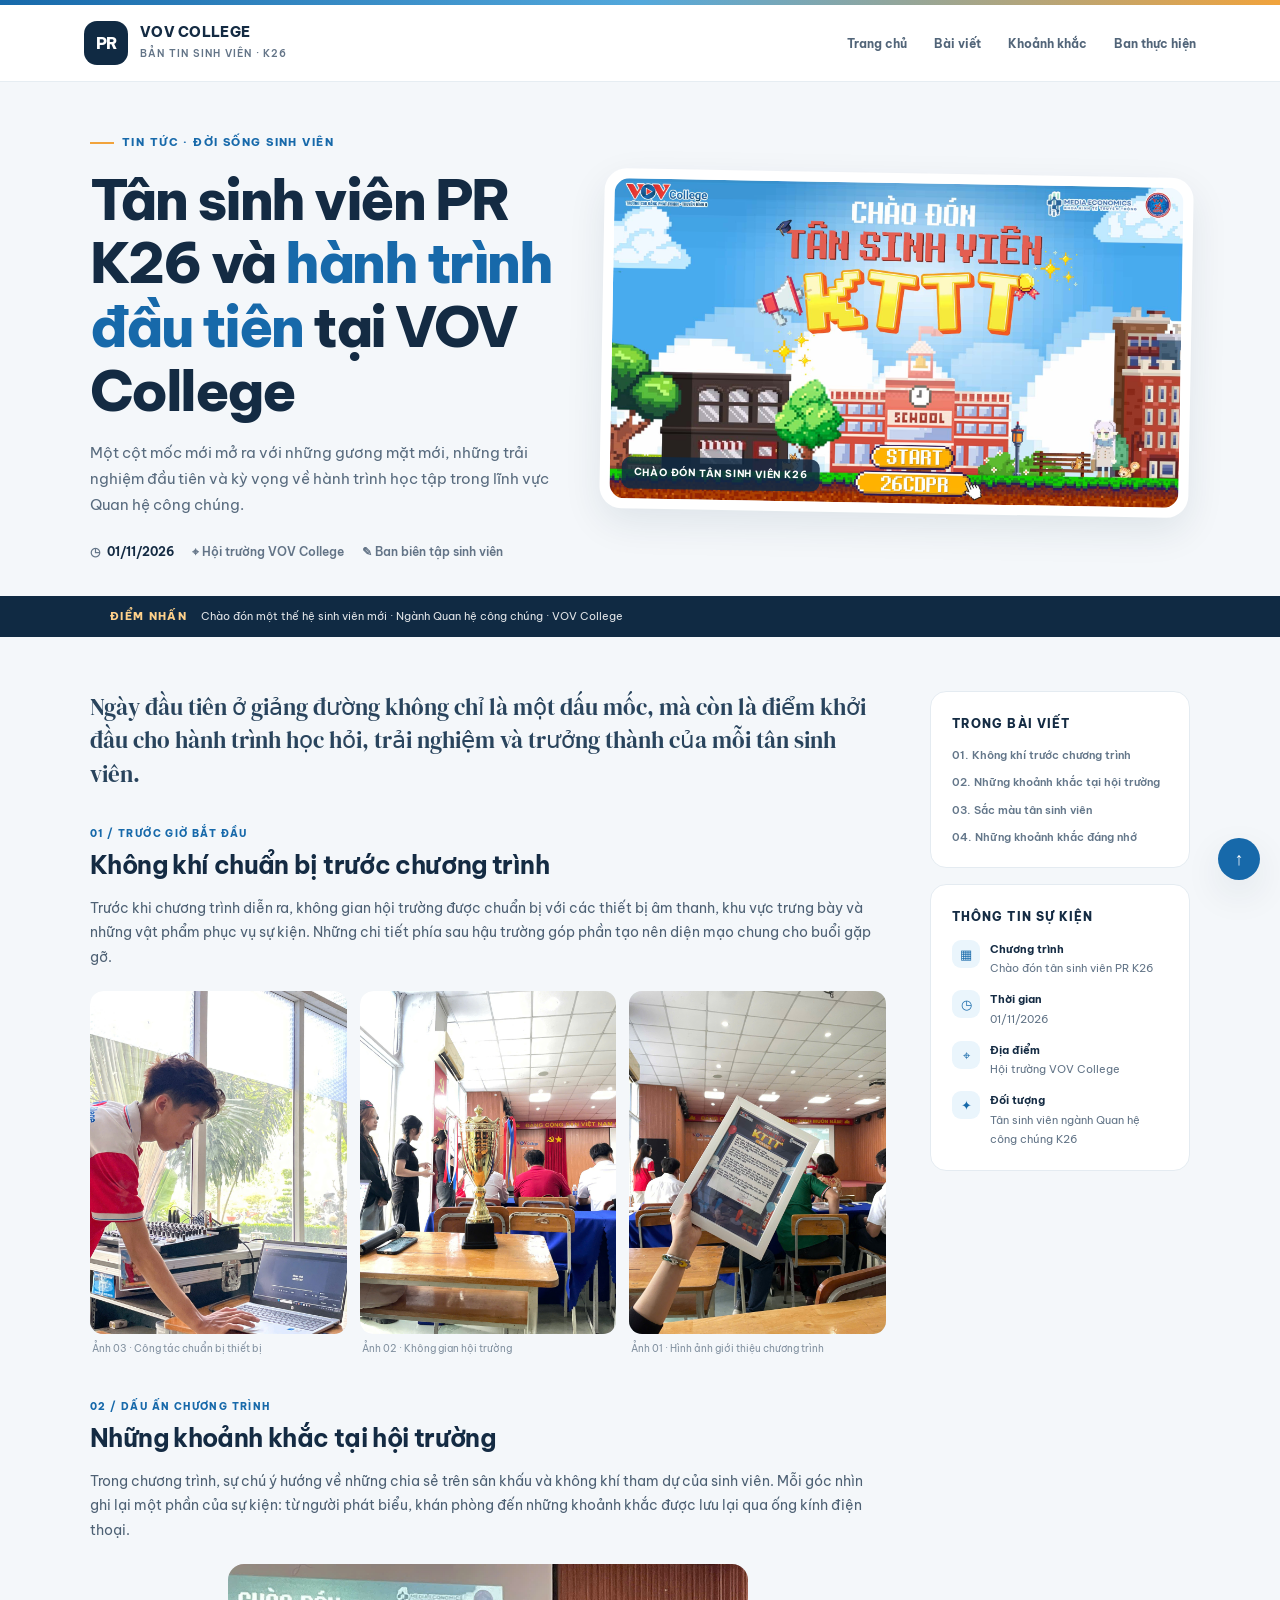
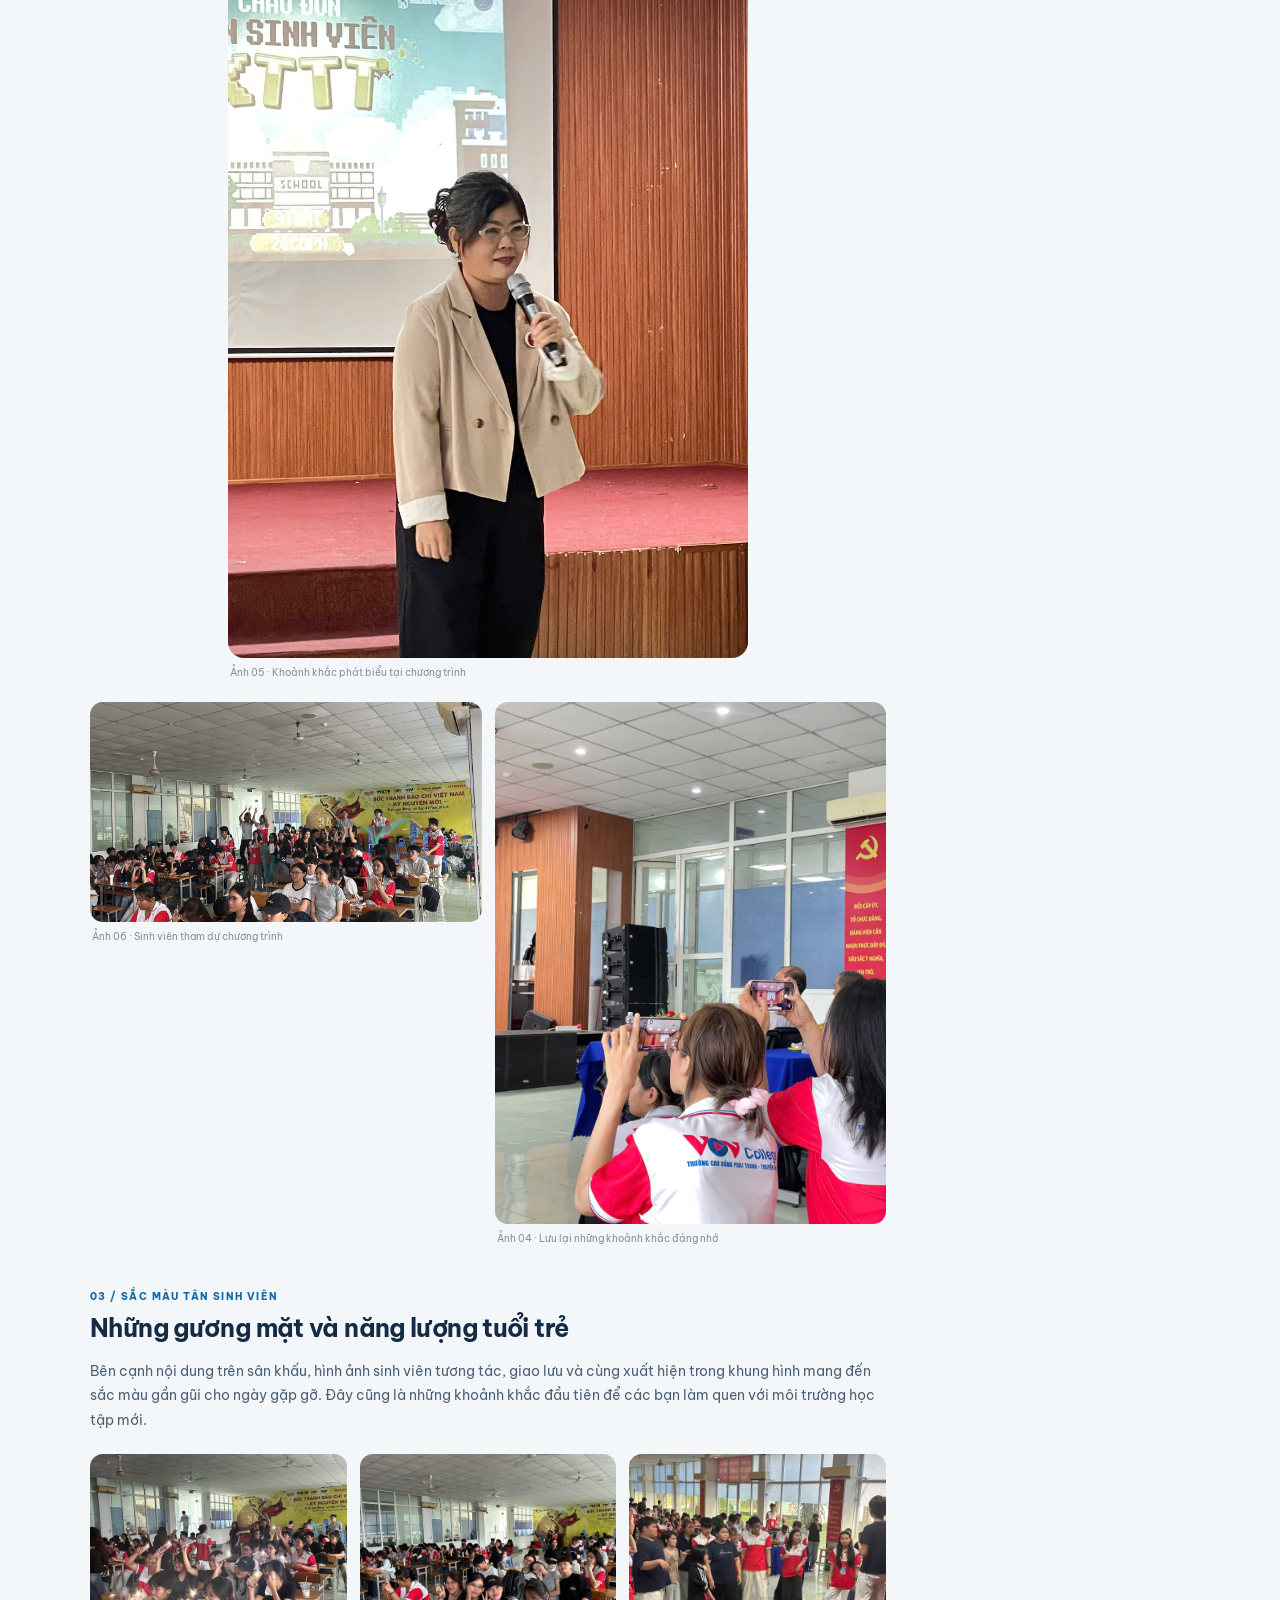
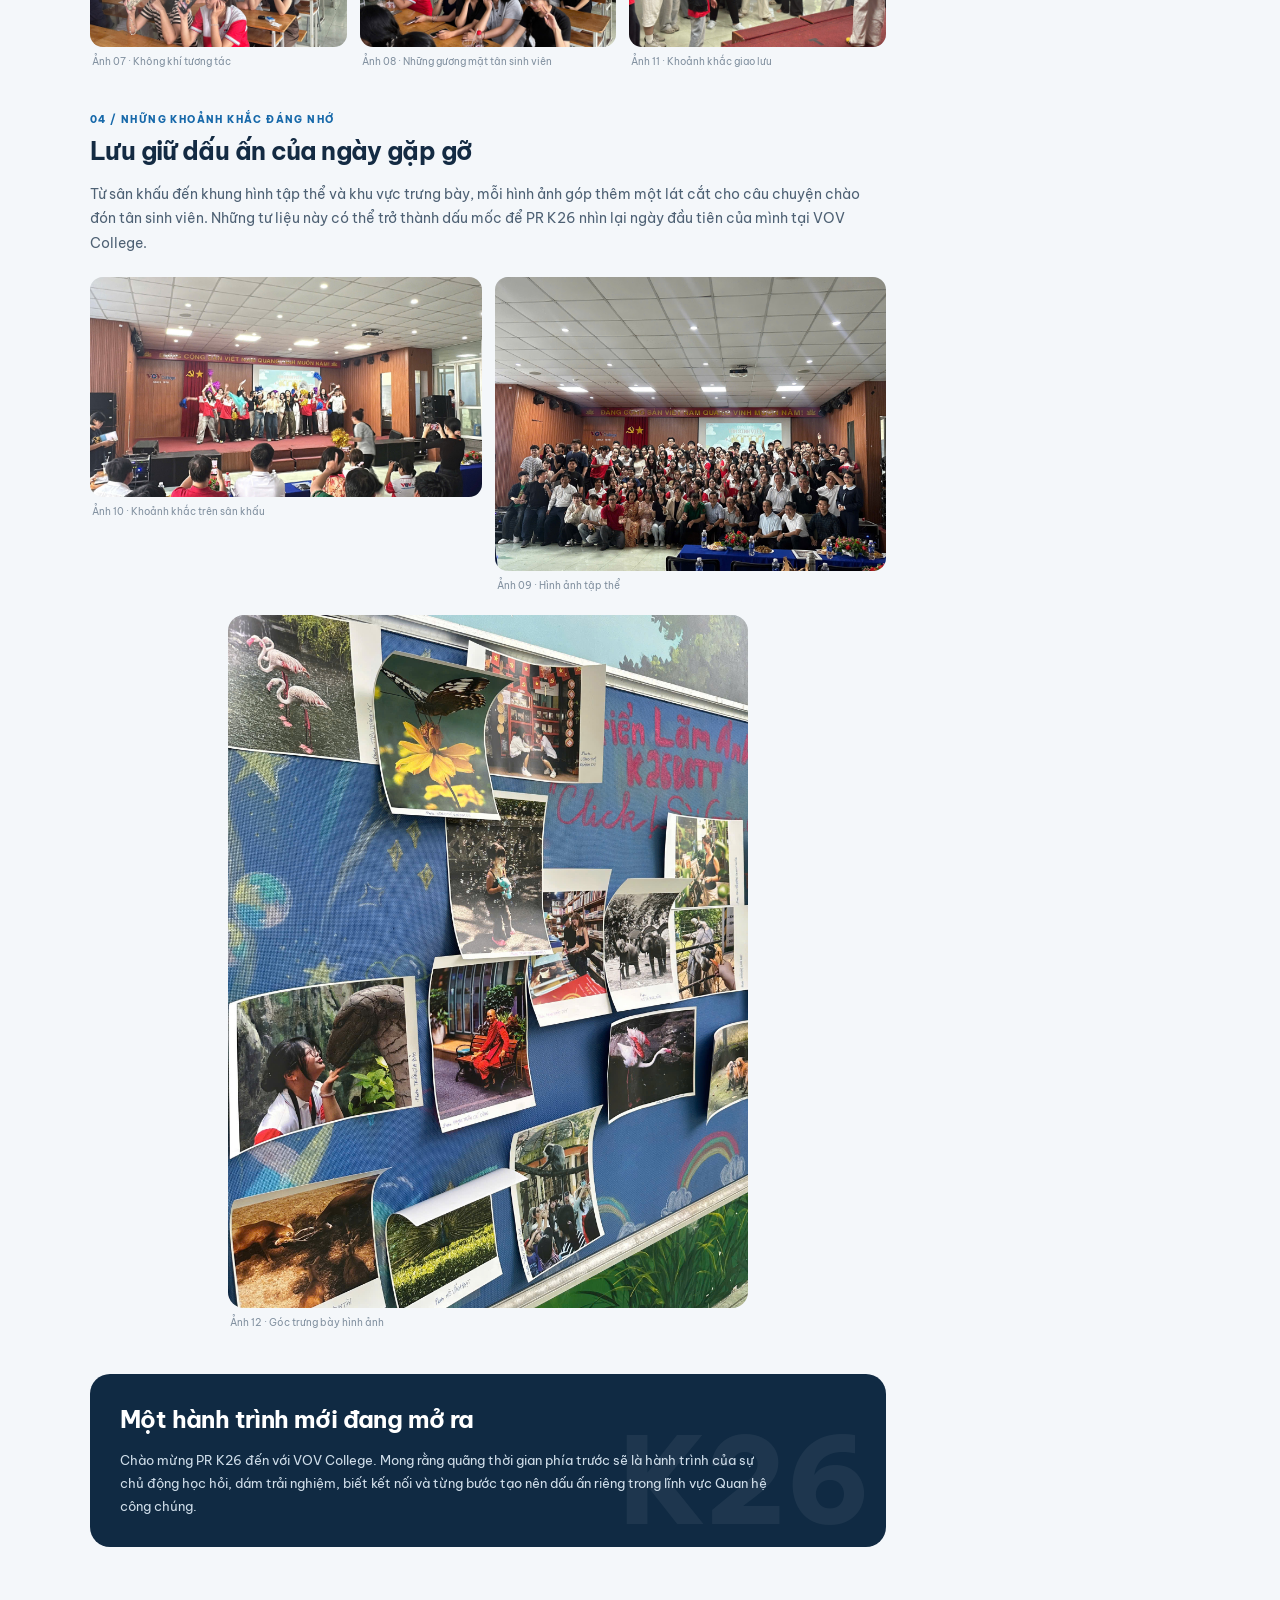
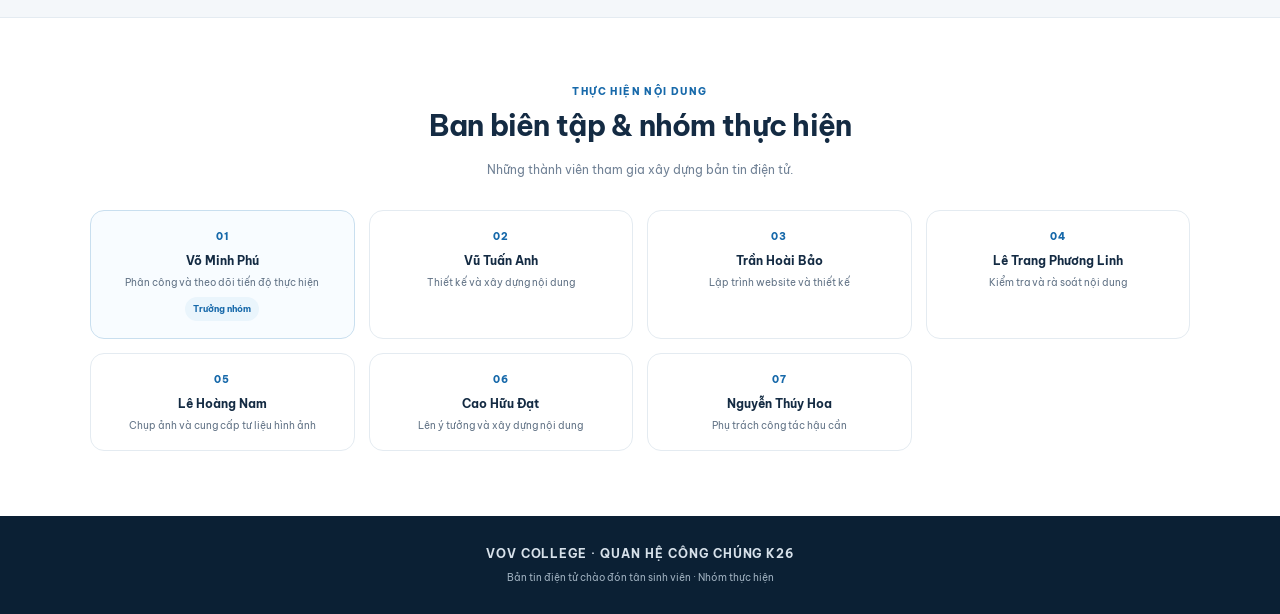
==== commit 83b4ef00: "Update index.html" ====
--- a/index.html
+++ b/index.html
@@ -322,13 +322,13 @@
         </div>
 
         <div class="team-grid">
-          <div class="team-card leader"><div class="member-number">01</div><div class="avatar" aria-hidden="true"></div><h3>Võ Minh Phú</h3><p>Phân công và theo dõi tiến độ thực hiện</p><span class="member-role">Trưởng nhóm</span></div>
-          <div class="team-card"><div class="member-number">02</div><div class="avatar" aria-hidden="true"></div><h3>Vũ Tuấn Anh</h3><p>Thiết kế và xây dựng nội dung</p></div>
-          <div class="team-card"><div class="member-number">03</div><div class="avatar" aria-hidden="true"></div><h3>Trần Hoài Bảo</h3><p>Lập trình website và thiết kế</p></div>
-          <div class="team-card"><div class="member-number">04</div><div class="avatar" aria-hidden="true"></div><h3>Lê Trang Phương Linh</h3><p>Kiểm tra và rà soát nội dung</p></div>
-          <div class="team-card"><div class="member-number">05</div><div class="avatar" aria-hidden="true"></div><h3>Lê Hoàng Nam</h3><p>Chụp ảnh và cung cấp tư liệu hình ảnh</p></div>
-          <div class="team-card"><div class="member-number">06</div><div class="avatar" aria-hidden="true"></div><h3>Cao Hữu Đạt</h3><p>Lên ý tưởng và xây dựng nội dung</p></div>
-          <div class="team-card"><div class="member-number">07</div><div class="avatar" aria-hidden="true"></div><h3>Nguyễn Thúy Hoa</h3><p>Phụ trách công tác hậu cần</p></div>
+          <div class="team-card leader"><div class="member-number">01</div><h3>Võ Minh Phú</h3><p>Phân công và theo dõi tiến độ thực hiện</p><span class="member-role">Trưởng nhóm</span></div>
+          <div class="team-card"><div class="member-number">02</div><h3>Vũ Tuấn Anh</h3><p>Thiết kế và xây dựng nội dung</p></div>
+          <div class="team-card"><div class="member-number">03</div><h3>Trần Hoài Bảo</h3><p>Lập trình website và thiết kế</p></div>
+          <div class="team-card"><div class="member-number">04</div><h3>Lê Trang Phương Linh</h3><p>Kiểm tra và rà soát nội dung</p></div>
+          <div class="team-card"><div class="member-number">05</div><h3>Lê Hoàng Nam</h3><p>Chụp ảnh và cung cấp tư liệu hình ảnh</p></div>
+          <div class="team-card"><div class="member-number">06</div><h3>Cao Hữu Đạt</h3><p>Lên ý tưởng và xây dựng nội dung</p></div>
+          <div class="team-card"><div class="member-number">07</div><h3>Nguyễn Thúy Hoa</h3><p>Phụ trách công tác hậu cần</p></div>
         </div>
       </div>
     </section>
